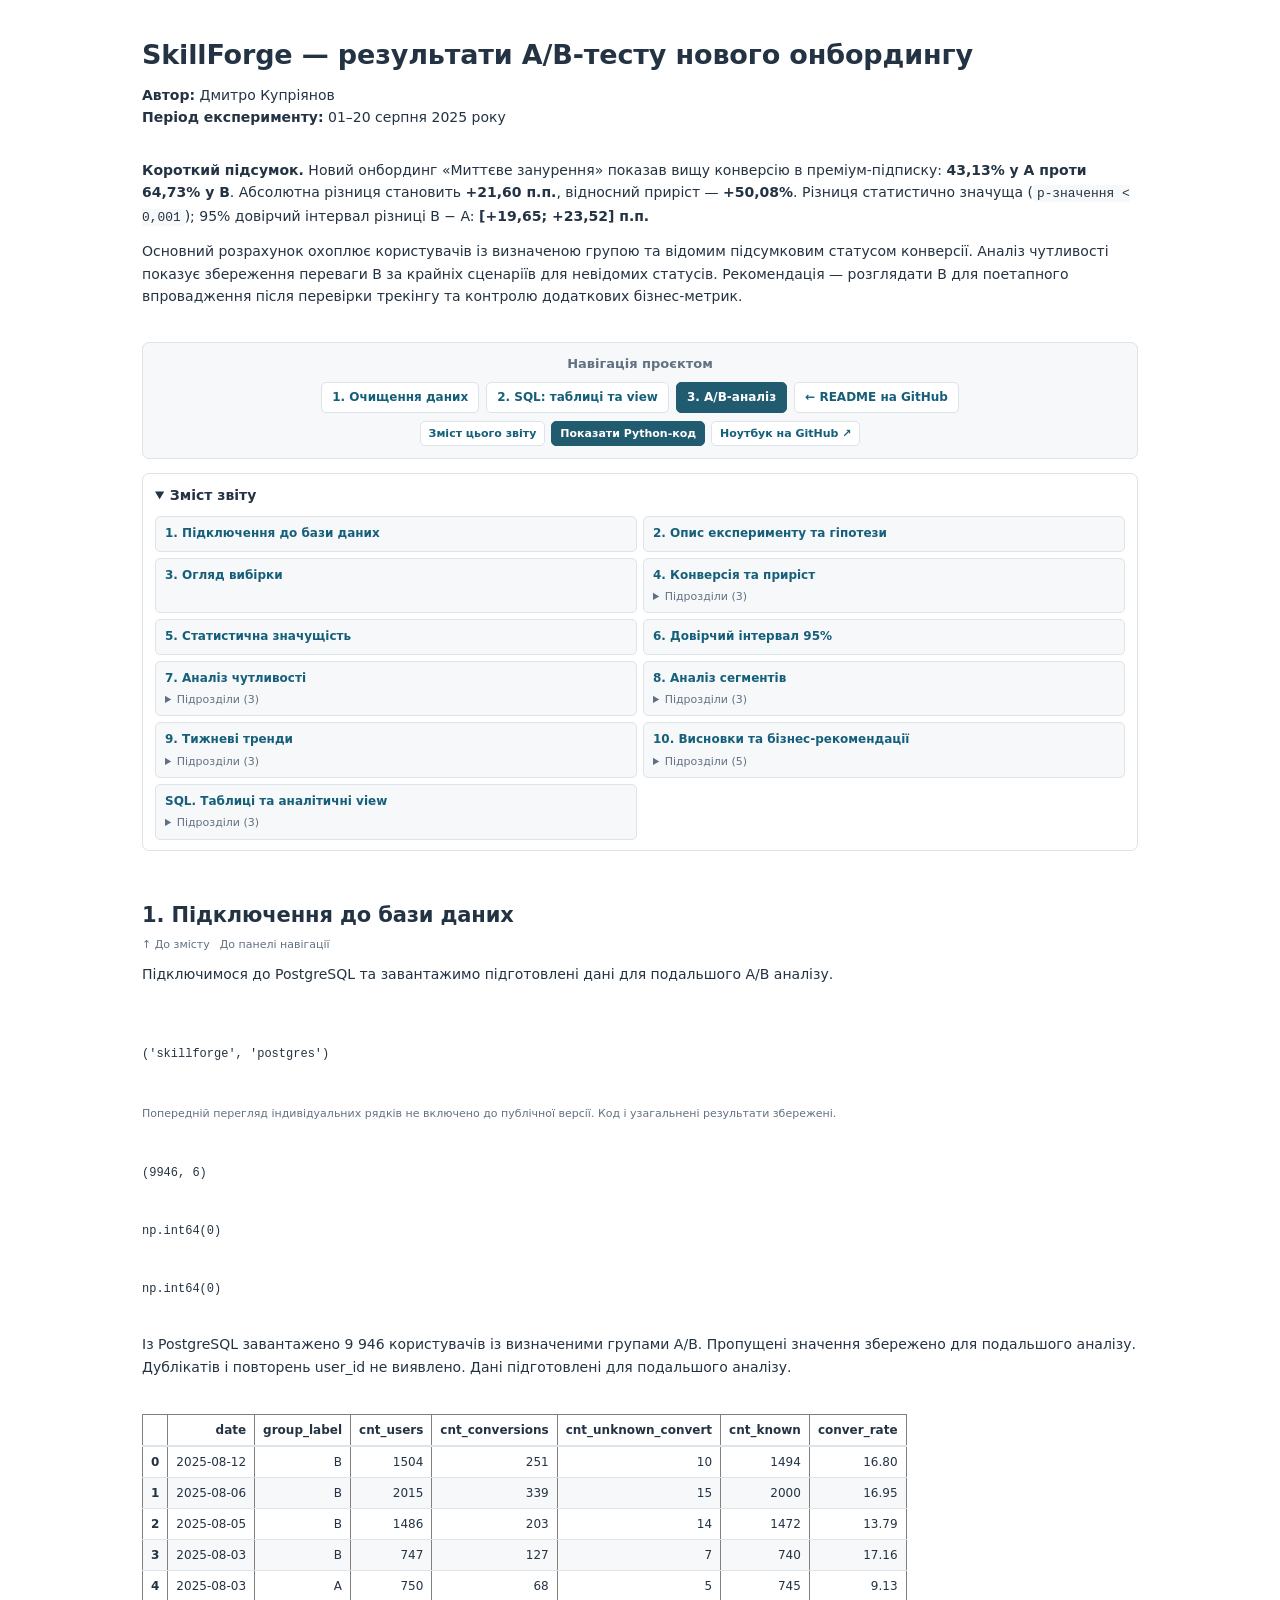
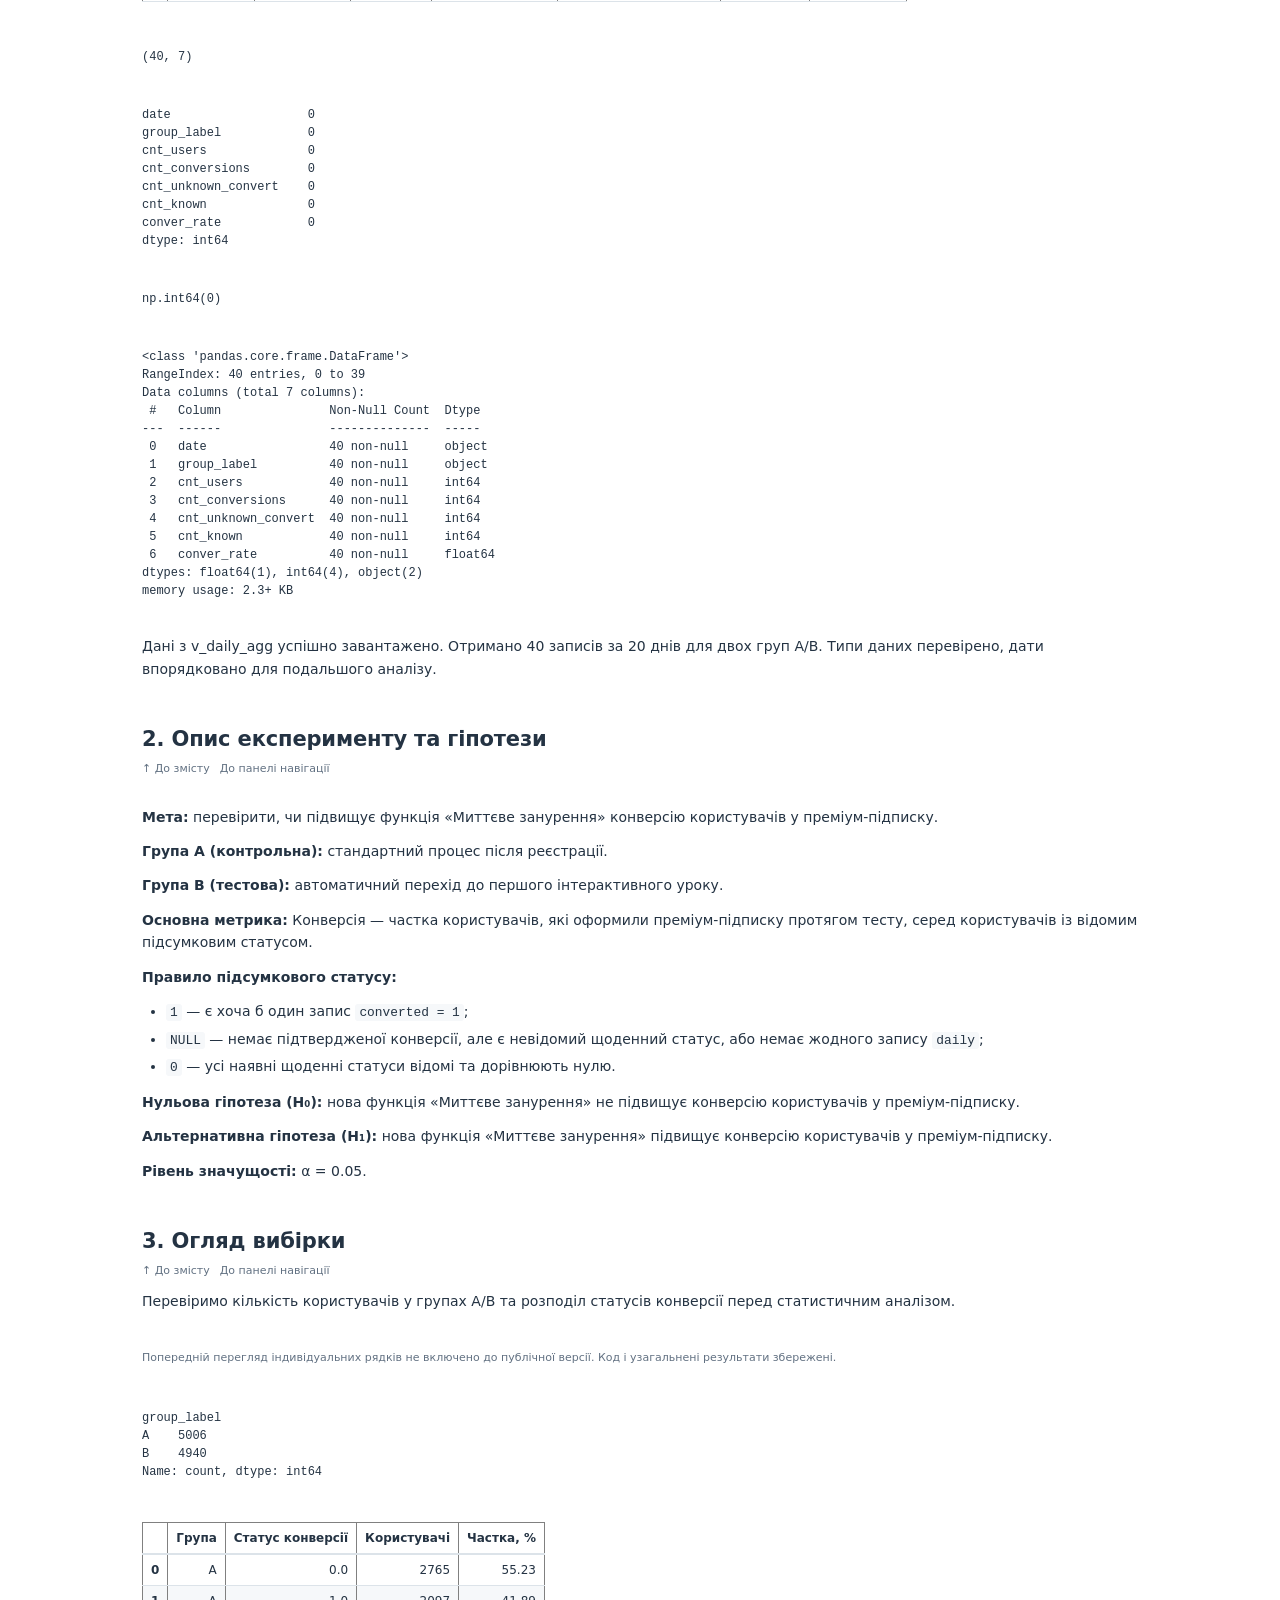
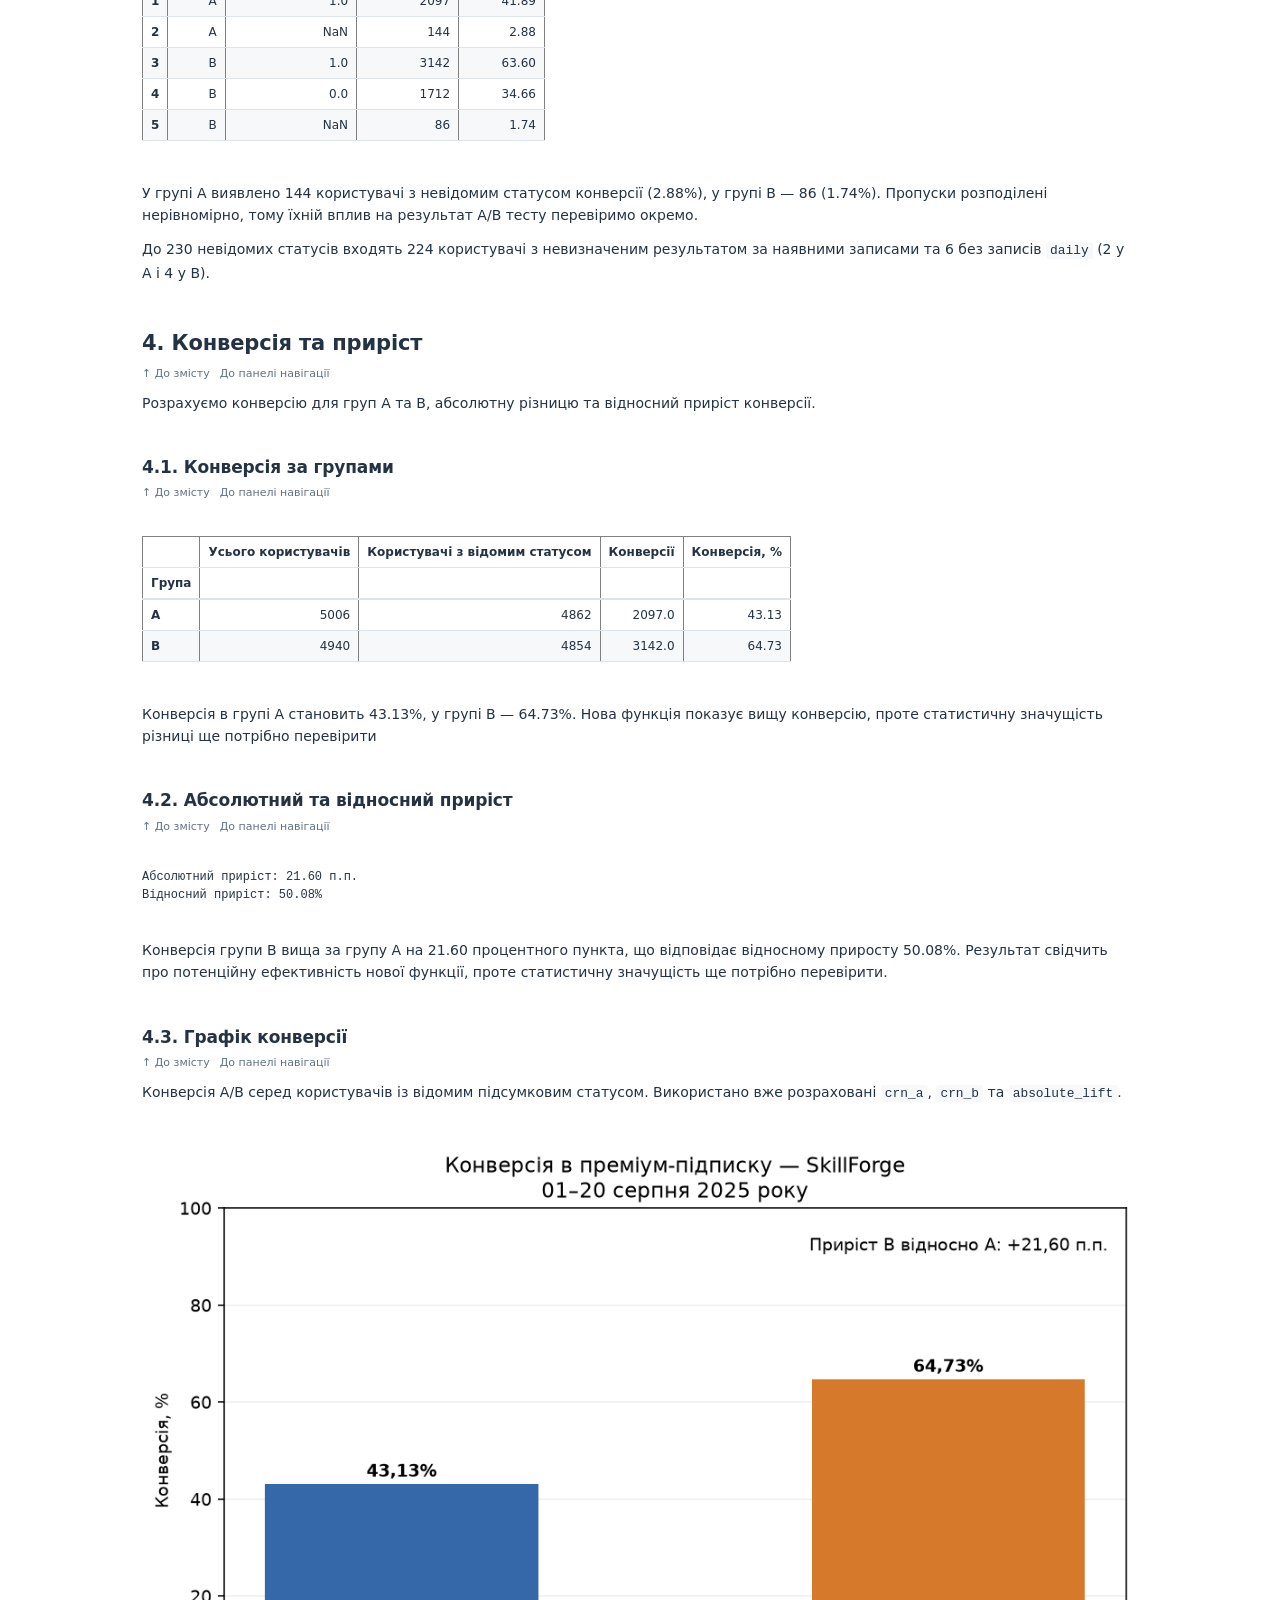
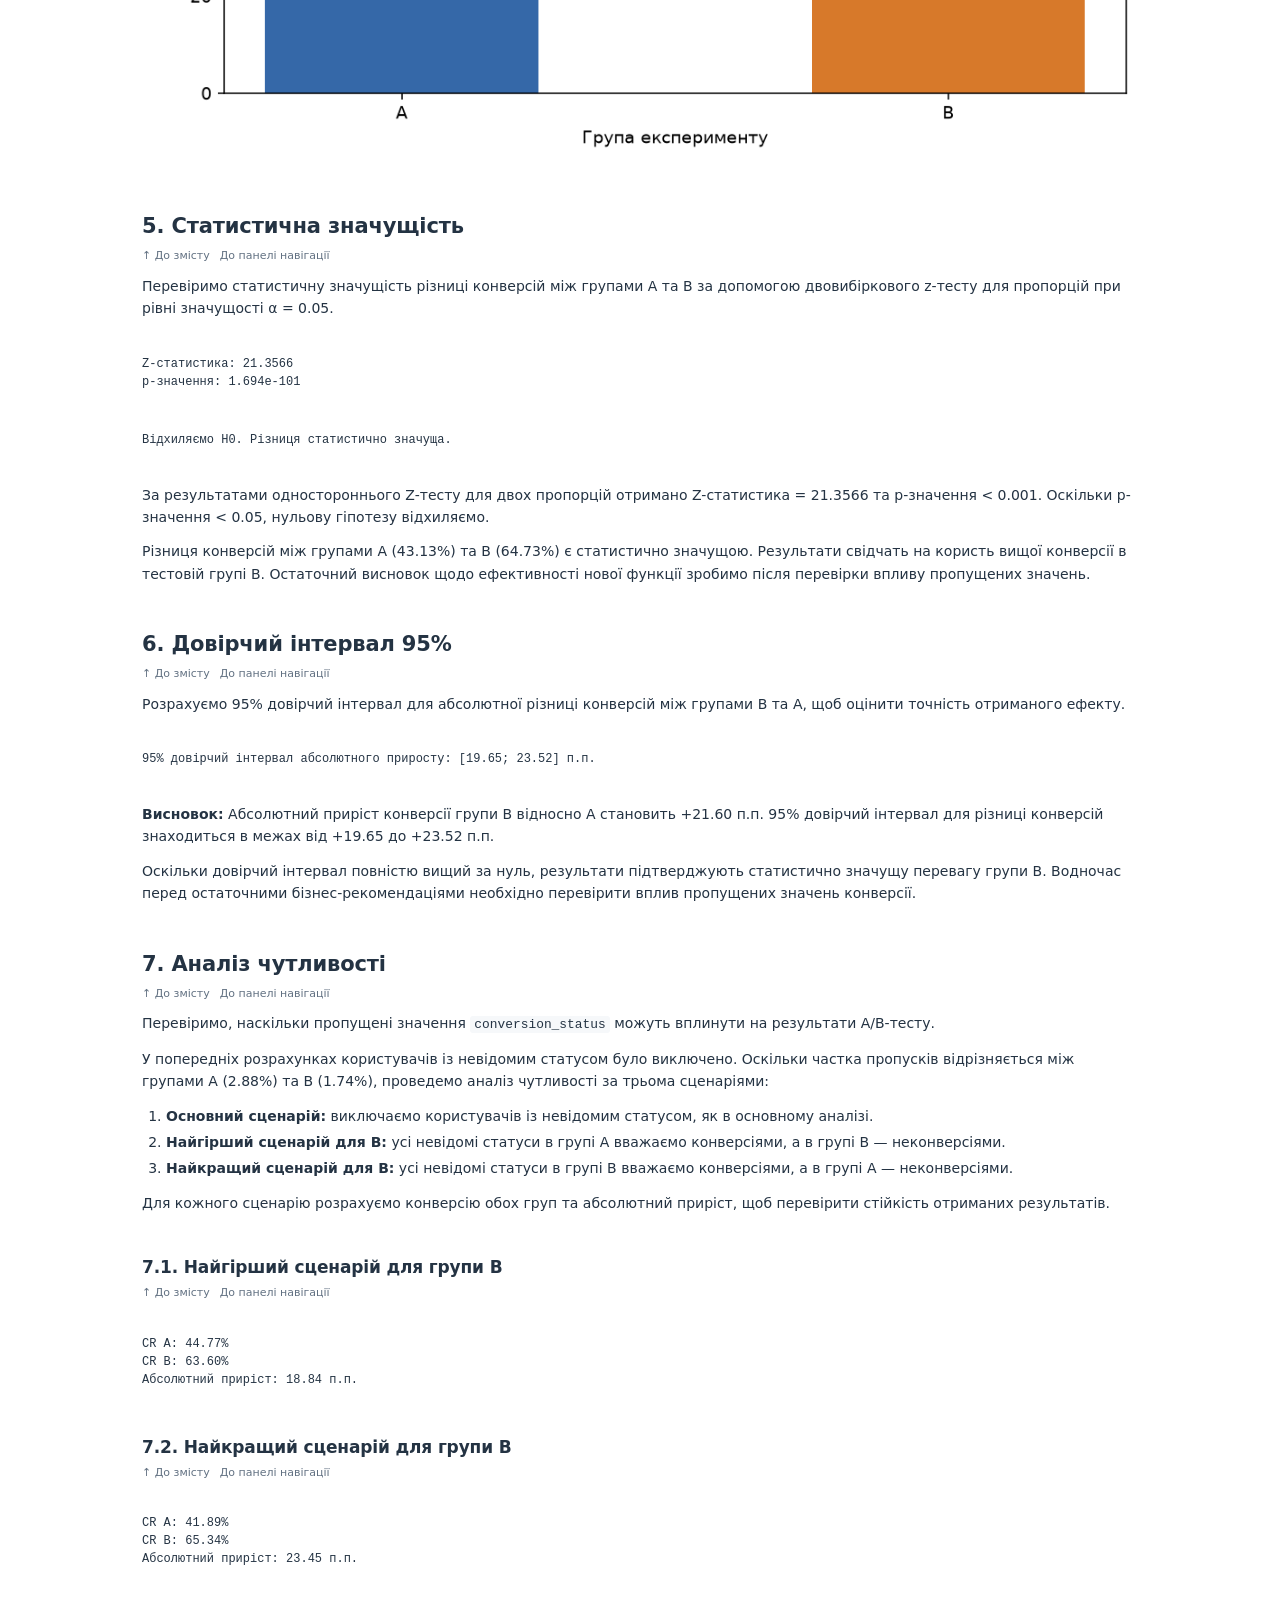
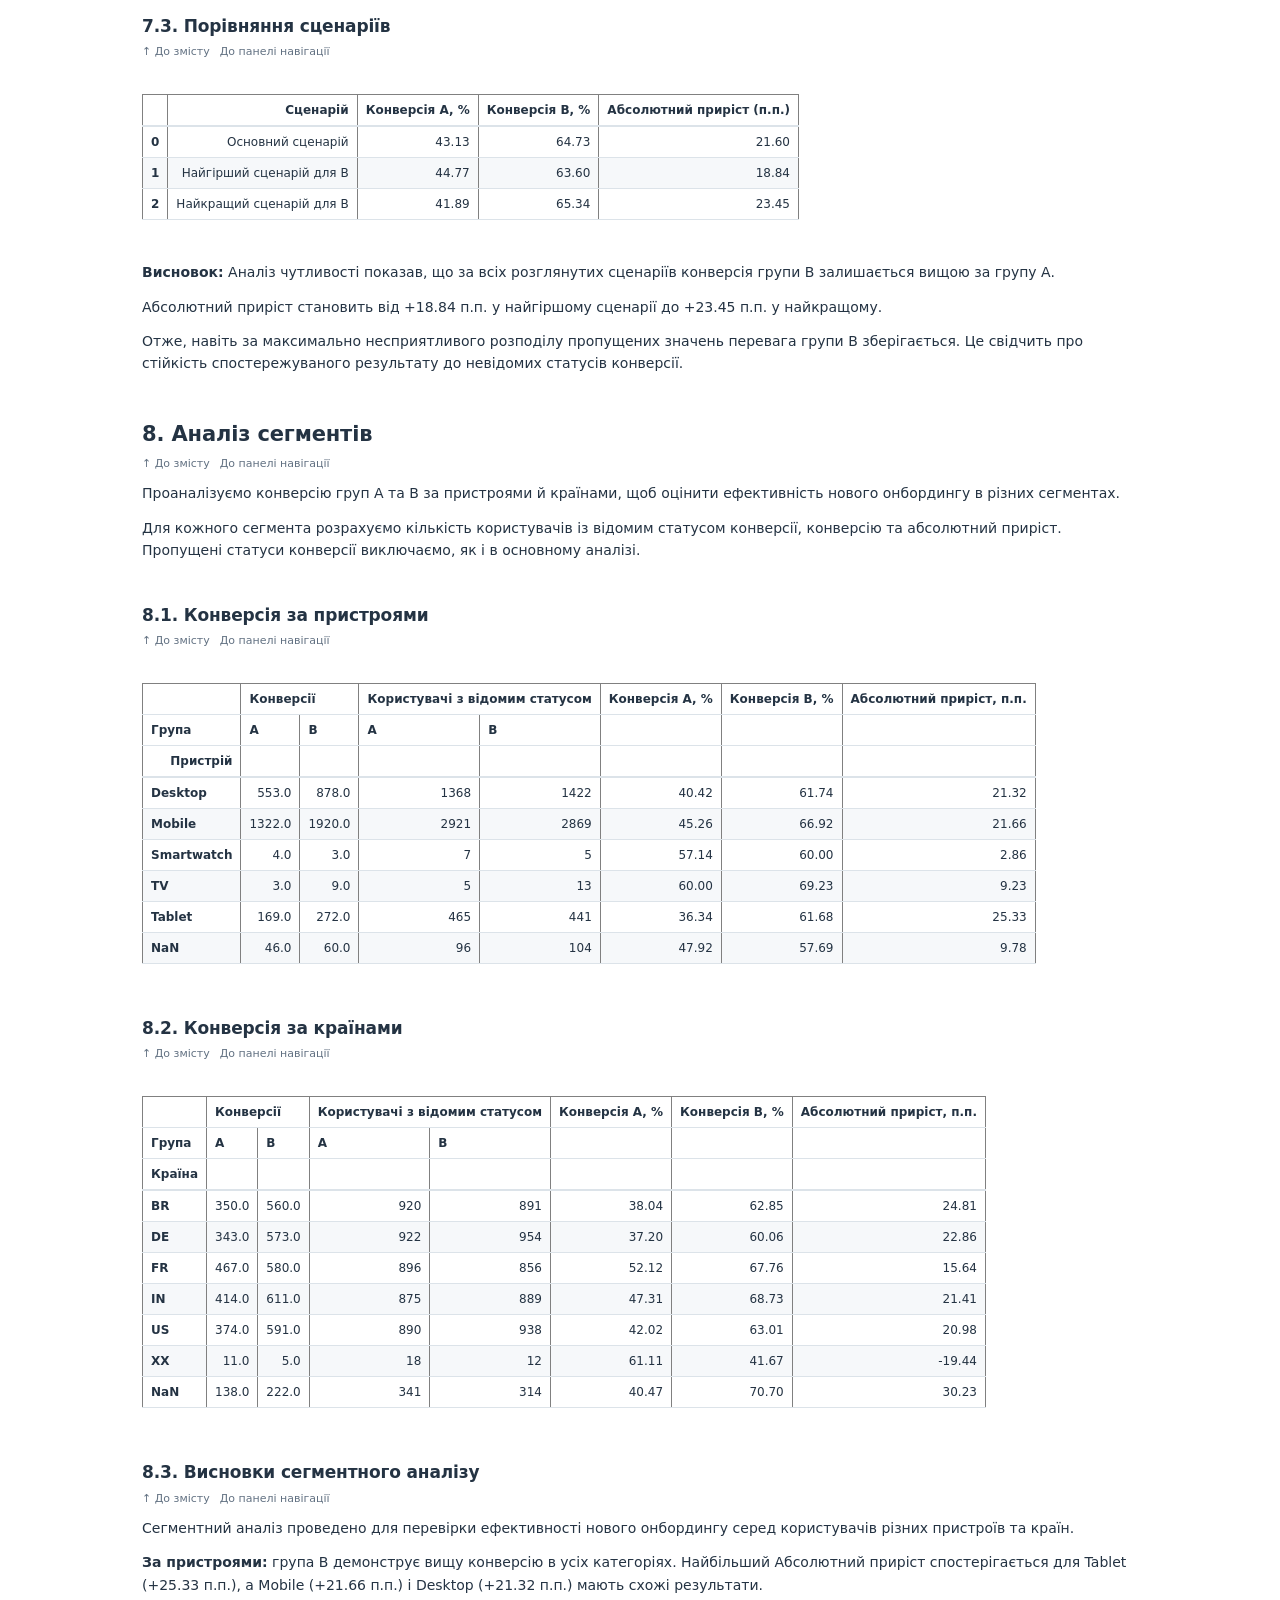
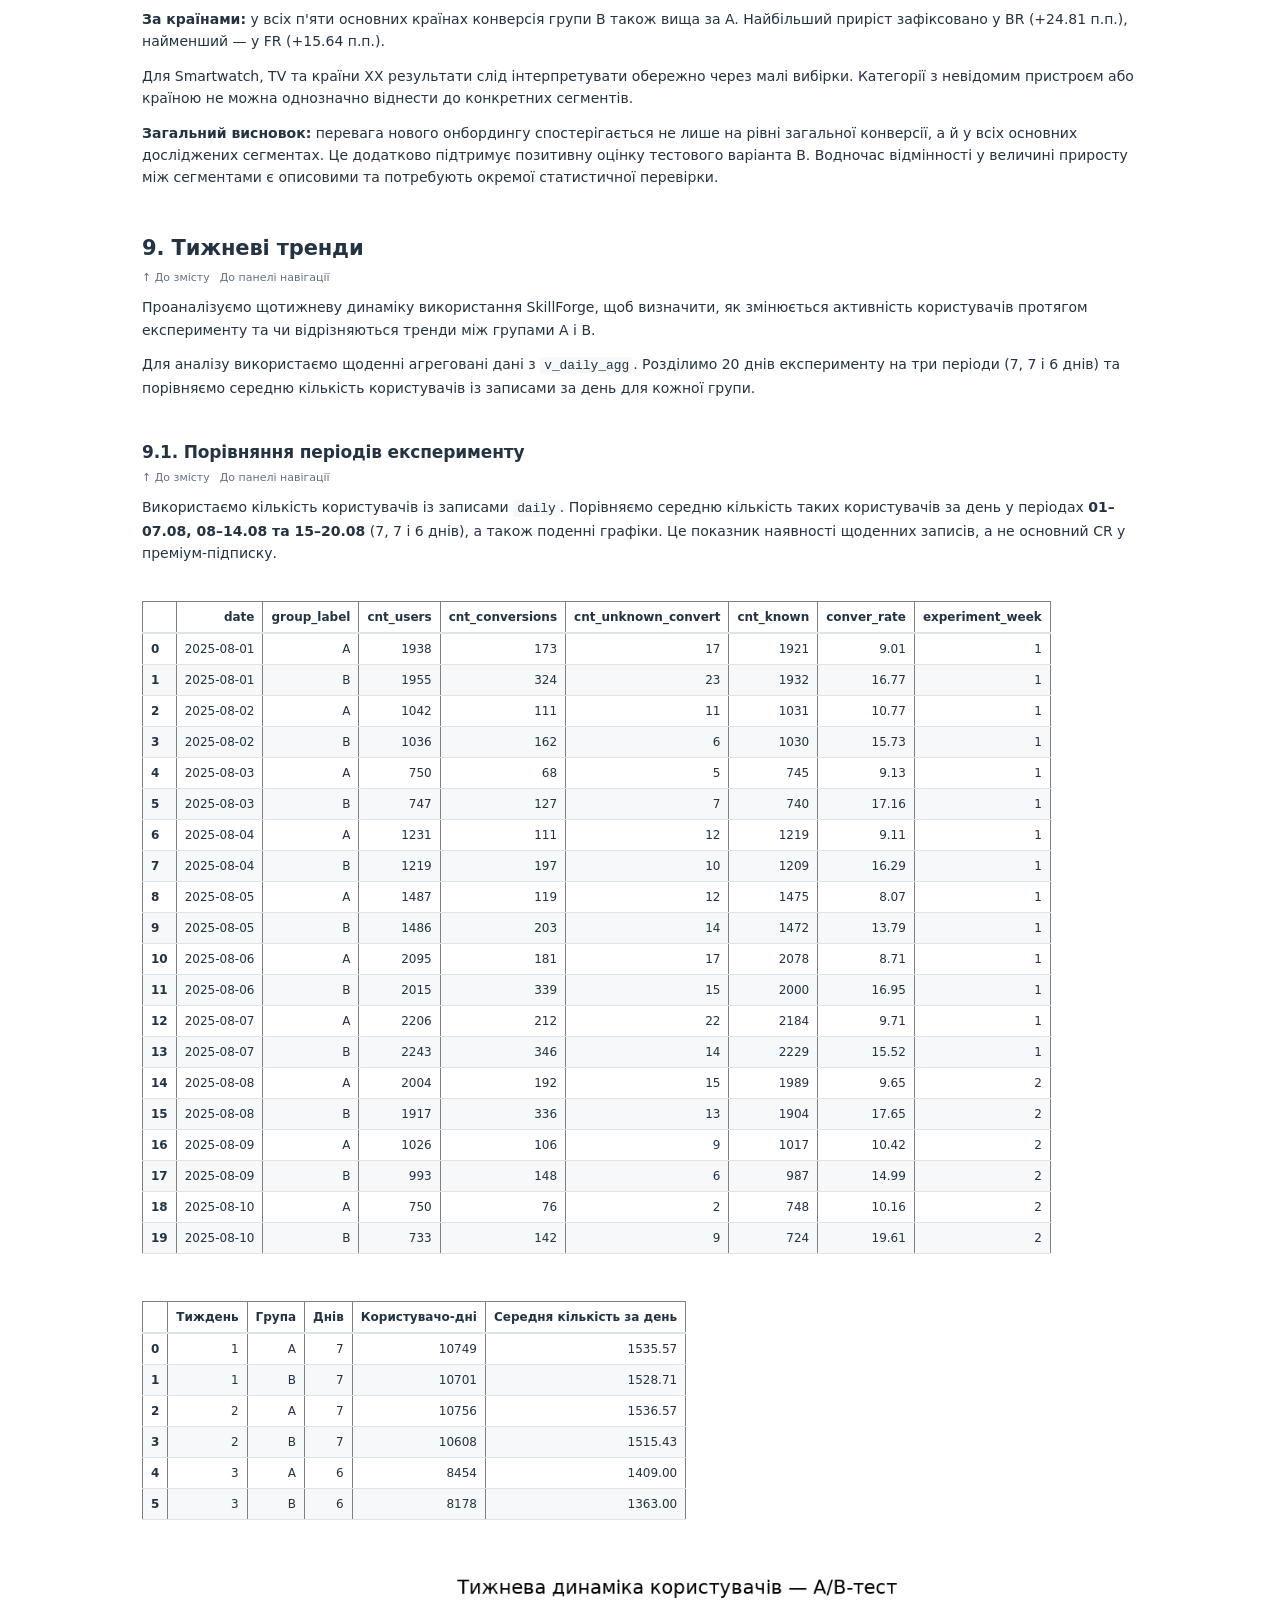
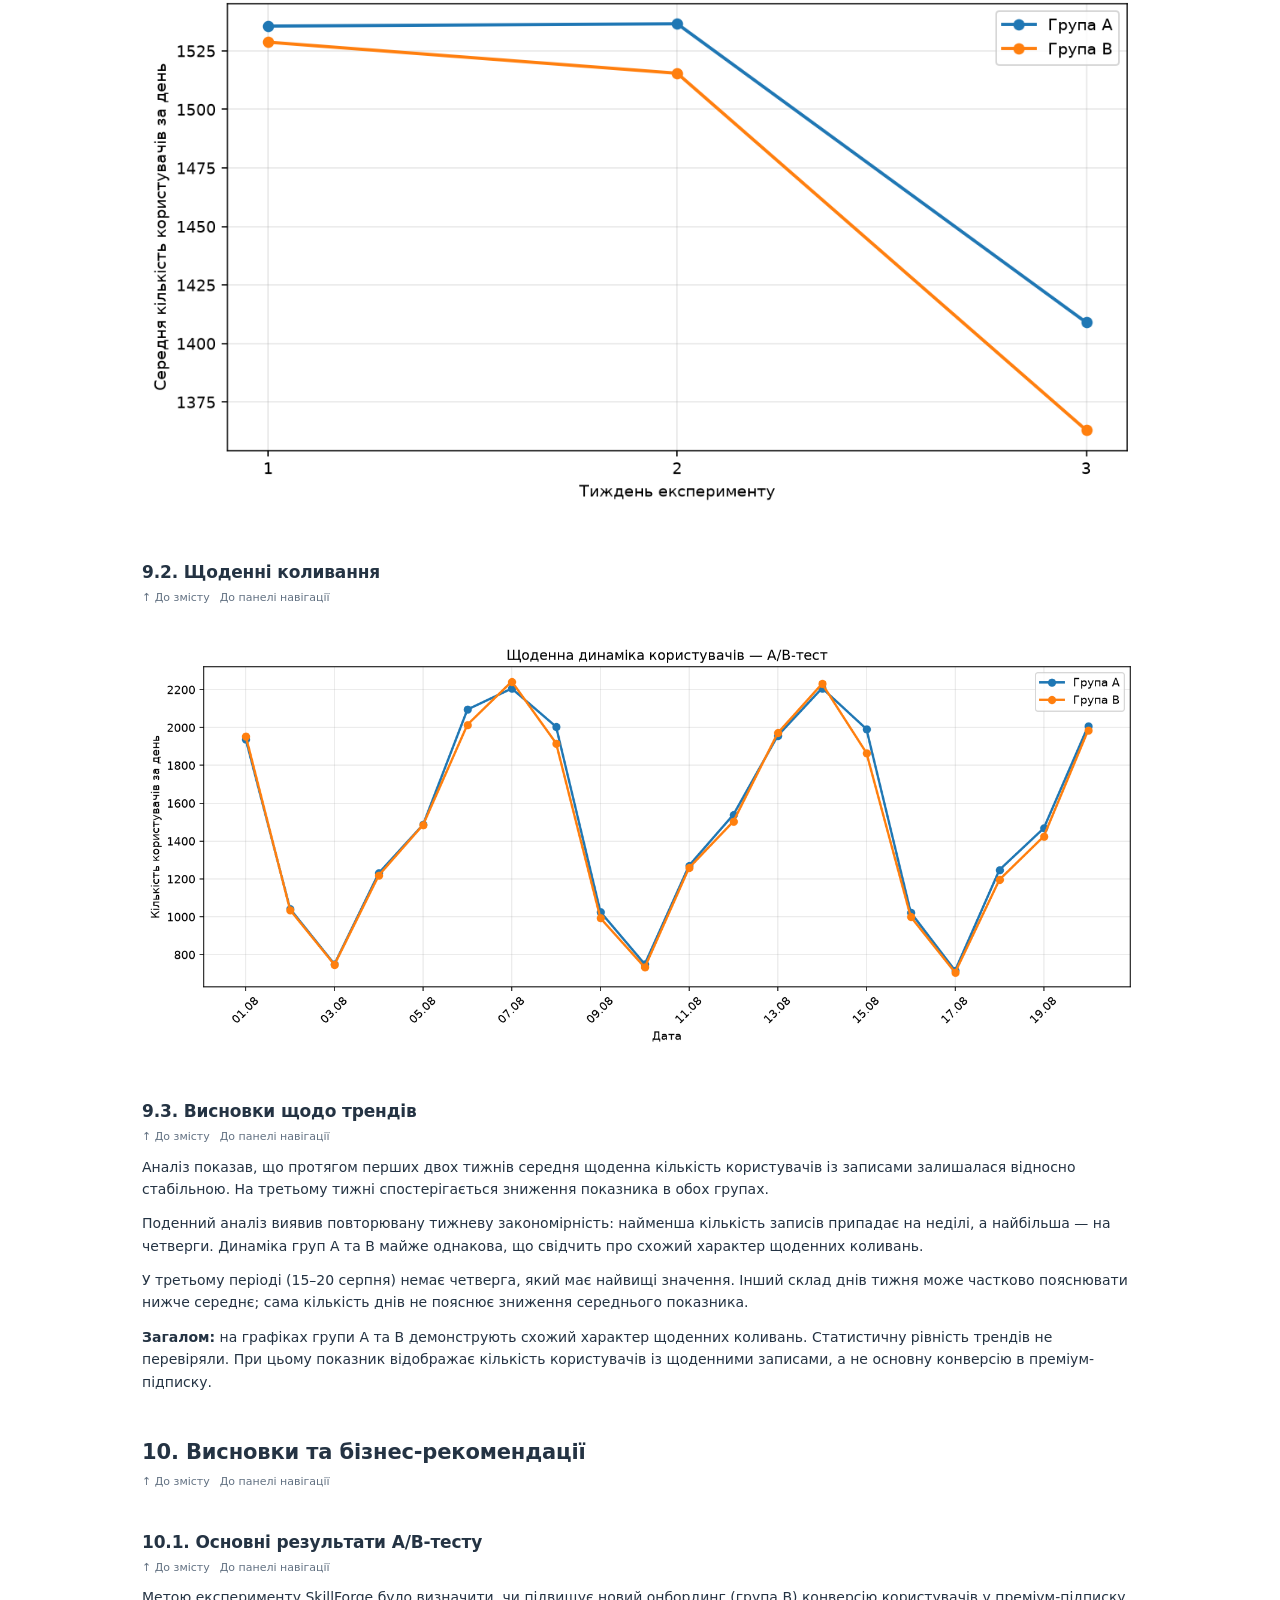
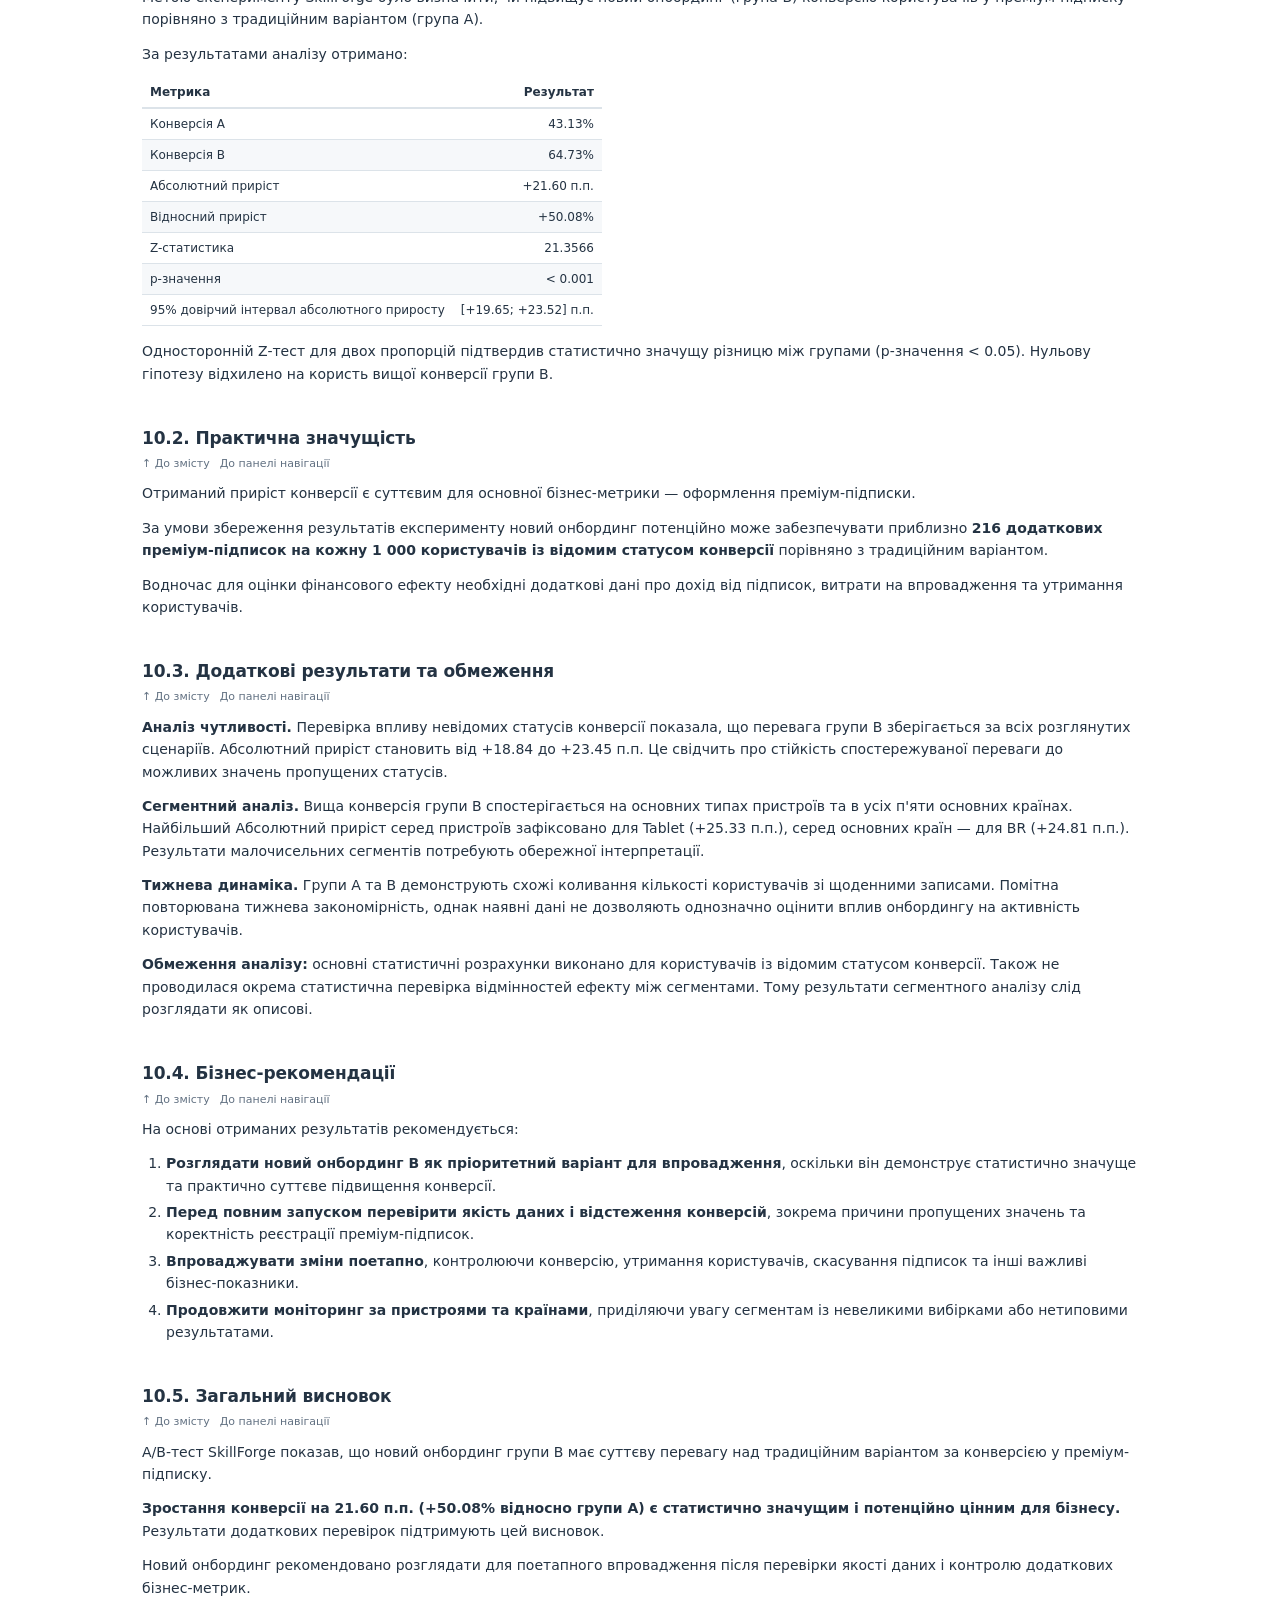
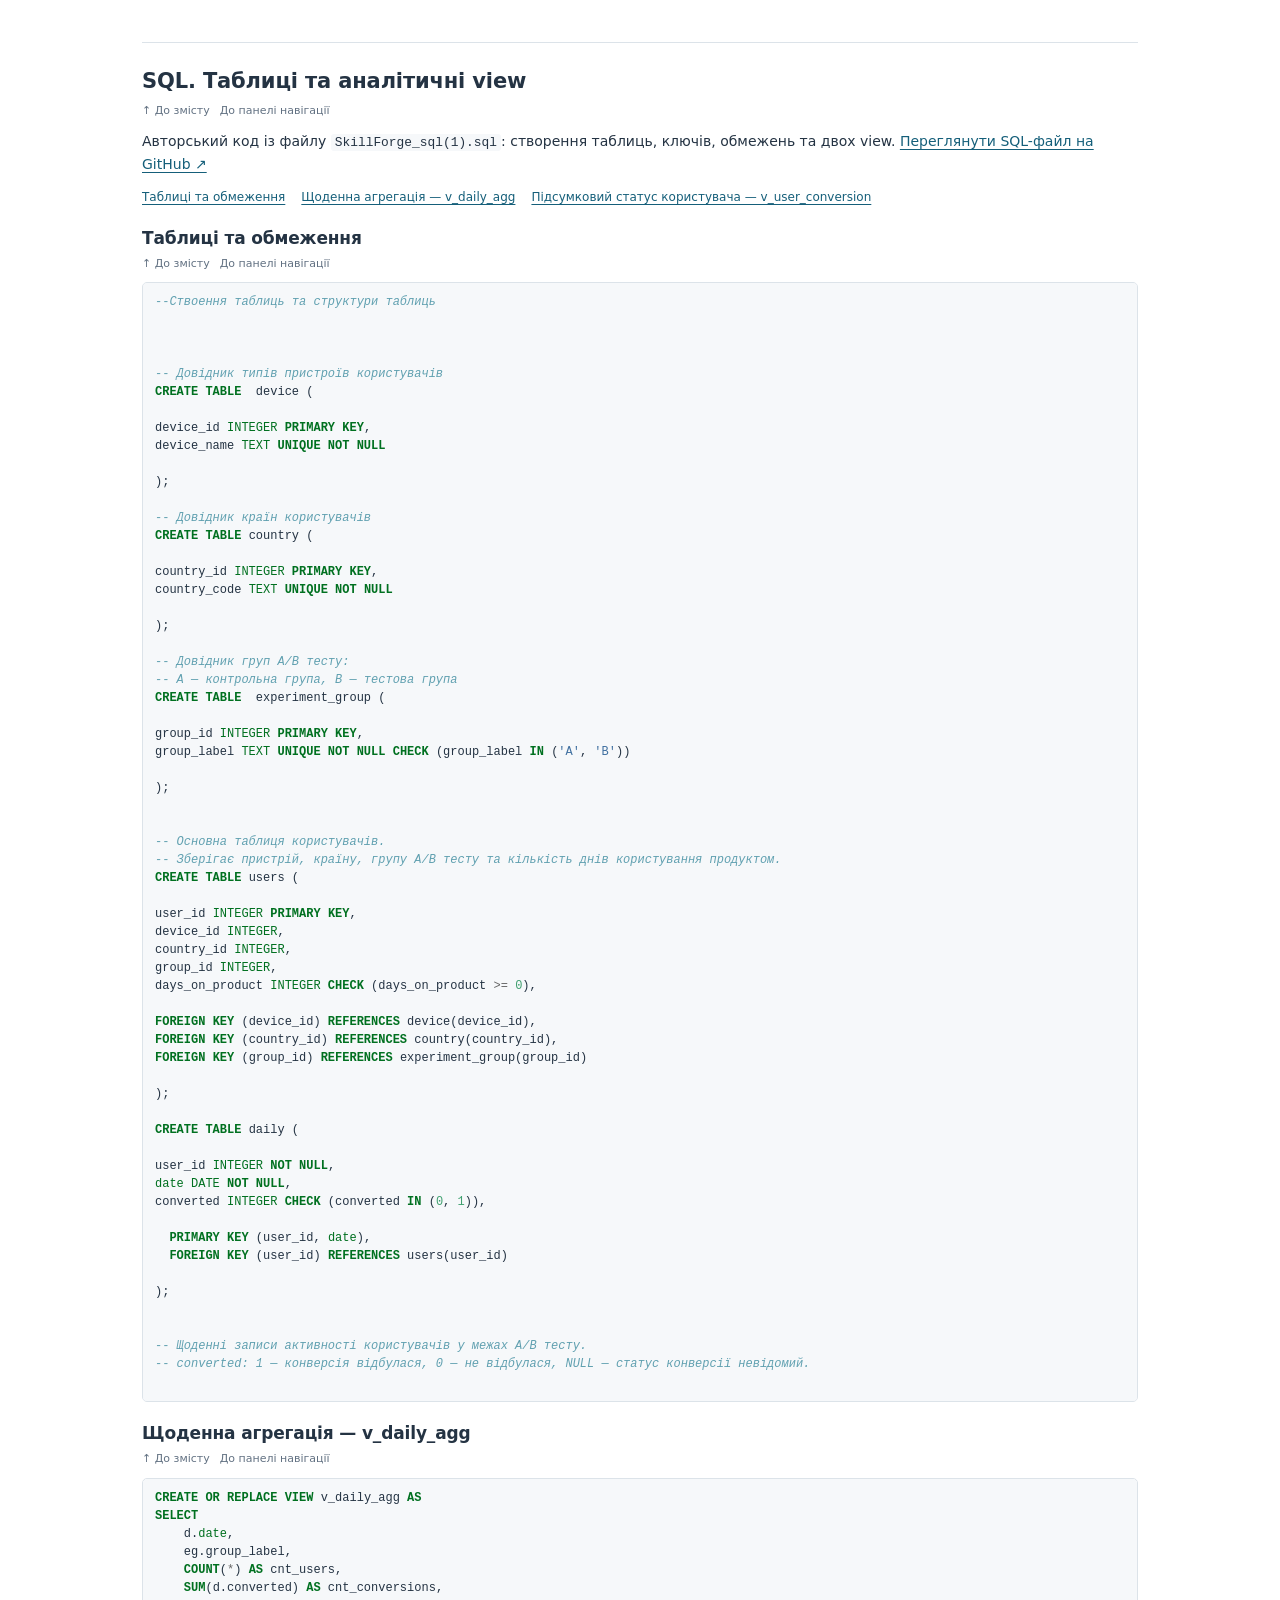
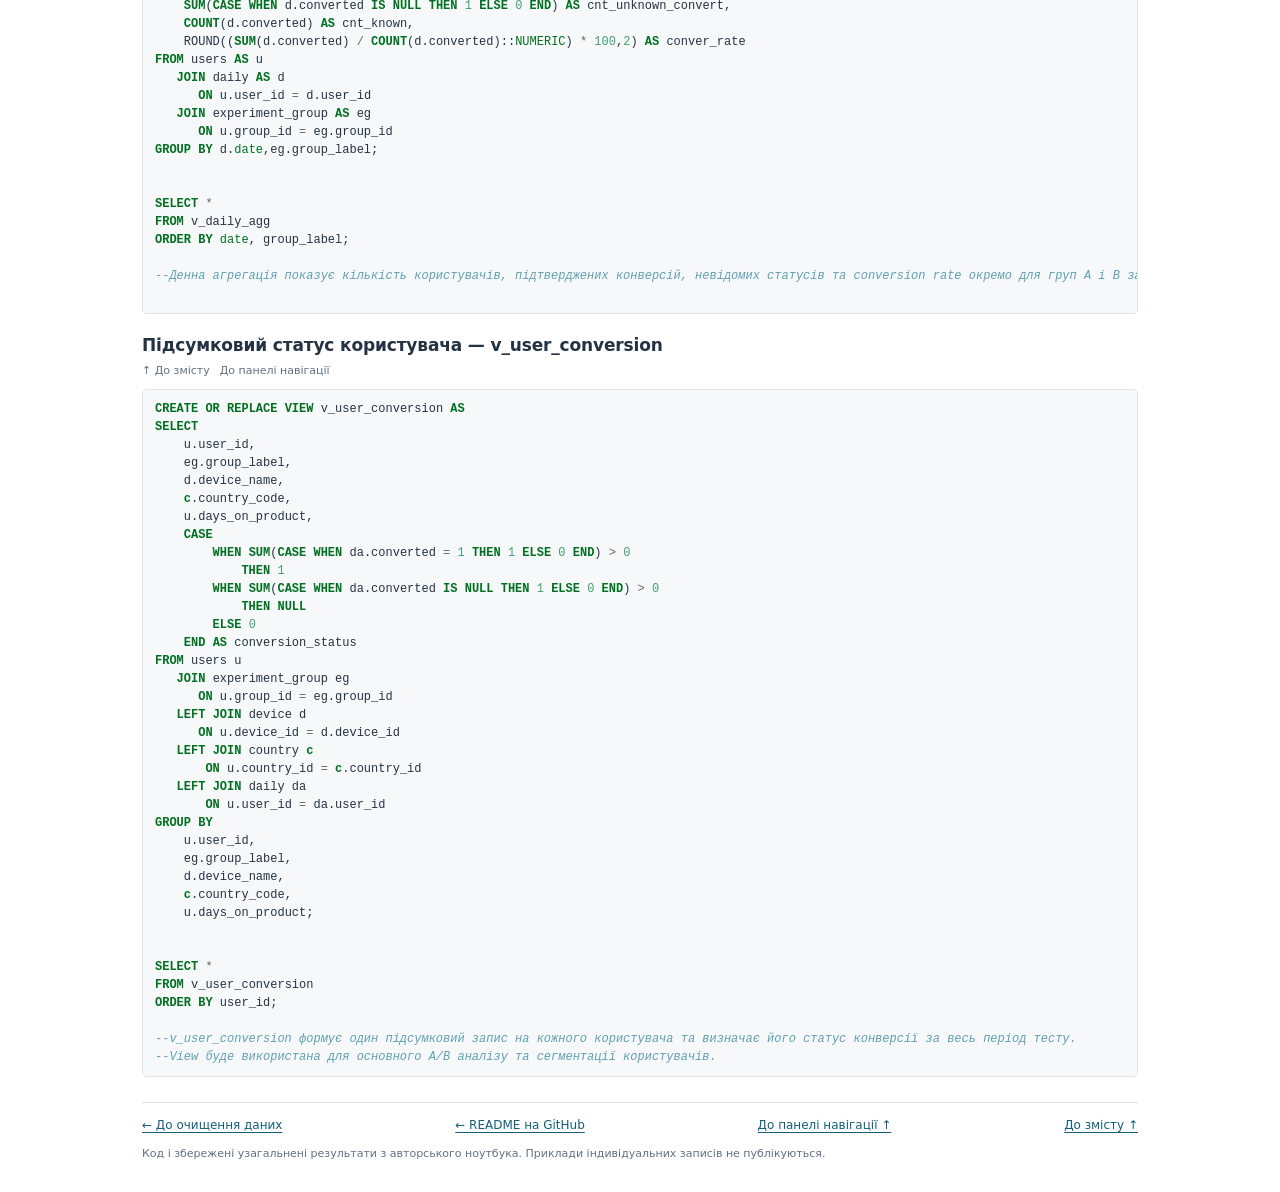
==== docs/index.html @ be25713a "Move HTML reports into docs and restore source folders" ====
<!DOCTYPE html>

<html lang="uk"><head><meta charset="utf-8"/><meta content="width=device-width,initial-scale=1" name="viewport"/><meta content="SkillForge — результати A/B-тесту нового онбордингу ¶. HTML-версія авторського ноутбука зі змістом та переходами між етапами." name="description"/><title>SkillForge — результати A/B-тесту нового онбордингу ¶ · Дмитро Купріянов</title><style>pre { line-height: 125%; }
td.linenos .normal { color: #666666; background-color: transparent; padding-left: 5px; padding-right: 5px; }
span.linenos { color: #666666; background-color: transparent; padding-left: 5px; padding-right: 5px; }
td.linenos .special { color: #000000; background-color: #ffffc0; padding-left: 5px; padding-right: 5px; }
span.linenos.special { color: #000000; background-color: #ffffc0; padding-left: 5px; padding-right: 5px; }
.highlight .hll { background-color: #ffffcc }
.highlight { background: #f0f0f0; }
.highlight .c { color: #60A0B0; font-style: italic } /* Comment */
.highlight .err { border: 1px solid #F00 } /* Error */
.highlight .k { color: #007020; font-weight: bold } /* Keyword */
.highlight .o { color: #666 } /* Operator */
.highlight .ch { color: #60A0B0; font-style: italic } /* Comment.Hashbang */
.highlight .cm { color: #60A0B0; font-style: italic } /* Comment.Multiline */
.highlight .cp { color: #007020 } /* Comment.Preproc */
.highlight .cpf { color: #60A0B0; font-style: italic } /* Comment.PreprocFile */
.highlight .c1 { color: #60A0B0; font-style: italic } /* Comment.Single */
.highlight .cs { color: #60A0B0; background-color: #FFF0F0 } /* Comment.Special */
.highlight .gd { color: #A00000 } /* Generic.Deleted */
.highlight .ge { font-style: italic } /* Generic.Emph */
.highlight .ges { font-weight: bold; font-style: italic } /* Generic.EmphStrong */
.highlight .gr { color: #F00 } /* Generic.Error */
.highlight .gh { color: #000080; font-weight: bold } /* Generic.Heading */
.highlight .gi { color: #00A000 } /* Generic.Inserted */
.highlight .go { color: #888 } /* Generic.Output */
.highlight .gp { color: #C65D09; font-weight: bold } /* Generic.Prompt */
.highlight .gs { font-weight: bold } /* Generic.Strong */
.highlight .gu { color: #800080; font-weight: bold } /* Generic.Subheading */
.highlight .gt { color: #04D } /* Generic.Traceback */
.highlight .kc { color: #007020; font-weight: bold } /* Keyword.Constant */
.highlight .kd { color: #007020; font-weight: bold } /* Keyword.Declaration */
.highlight .kn { color: #007020; font-weight: bold } /* Keyword.Namespace */
.highlight .kp { color: #007020 } /* Keyword.Pseudo */
.highlight .kr { color: #007020; font-weight: bold } /* Keyword.Reserved */
.highlight .kt { color: #902000 } /* Keyword.Type */
.highlight .m { color: #40A070 } /* Literal.Number */
.highlight .s { color: #4070A0 } /* Literal.String */
.highlight .na { color: #4070A0 } /* Name.Attribute */
.highlight .nb { color: #007020 } /* Name.Builtin */
.highlight .nc { color: #0E84B5; font-weight: bold } /* Name.Class */
.highlight .no { color: #60ADD5 } /* Name.Constant */
.highlight .nd { color: #555; font-weight: bold } /* Name.Decorator */
.highlight .ni { color: #D55537; font-weight: bold } /* Name.Entity */
.highlight .ne { color: #007020 } /* Name.Exception */
.highlight .nf { color: #06287E } /* Name.Function */
.highlight .nl { color: #002070; font-weight: bold } /* Name.Label */
.highlight .nn { color: #0E84B5; font-weight: bold } /* Name.Namespace */
.highlight .nt { color: #062873; font-weight: bold } /* Name.Tag */
.highlight .nv { color: #BB60D5 } /* Name.Variable */
.highlight .ow { color: #007020; font-weight: bold } /* Operator.Word */
.highlight .w { color: #BBB } /* Text.Whitespace */
.highlight .mb { color: #40A070 } /* Literal.Number.Bin */
.highlight .mf { color: #40A070 } /* Literal.Number.Float */
.highlight .mh { color: #40A070 } /* Literal.Number.Hex */
.highlight .mi { color: #40A070 } /* Literal.Number.Integer */
.highlight .mo { color: #40A070 } /* Literal.Number.Oct */
.highlight .sa { color: #4070A0 } /* Literal.String.Affix */
.highlight .sb { color: #4070A0 } /* Literal.String.Backtick */
.highlight .sc { color: #4070A0 } /* Literal.String.Char */
.highlight .dl { color: #4070A0 } /* Literal.String.Delimiter */
.highlight .sd { color: #4070A0; font-style: italic } /* Literal.String.Doc */
.highlight .s2 { color: #4070A0 } /* Literal.String.Double */
.highlight .se { color: #4070A0; font-weight: bold } /* Literal.String.Escape */
.highlight .sh { color: #4070A0 } /* Literal.String.Heredoc */
.highlight .si { color: #70A0D0; font-style: italic } /* Literal.String.Interpol */
.highlight .sx { color: #C65D09 } /* Literal.String.Other */
.highlight .sr { color: #235388 } /* Literal.String.Regex */
.highlight .s1 { color: #4070A0 } /* Literal.String.Single */
.highlight .ss { color: #517918 } /* Literal.String.Symbol */
.highlight .bp { color: #007020 } /* Name.Builtin.Pseudo */
.highlight .fm { color: #06287E } /* Name.Function.Magic */
.highlight .vc { color: #BB60D5 } /* Name.Variable.Class */
.highlight .vg { color: #BB60D5 } /* Name.Variable.Global */
.highlight .vi { color: #BB60D5 } /* Name.Variable.Instance */
.highlight .vm { color: #BB60D5 } /* Name.Variable.Magic */
.highlight .il { color: #40A070 } /* Literal.Number.Integer.Long */

:root{color-scheme:light;--bg:#fff;--text:#243343;--muted:#627182;--line:#dce3e9;--panel:#f6f8fa;--link:#155f7a;--code:#f6f8fa;--toolbar-h:72px}
*{box-sizing:border-box}html{scroll-padding-top:0}body{margin:0;background:var(--bg);color:var(--text);font:14px/1.6 system-ui,-apple-system,BlinkMacSystemFont,"Segoe UI",sans-serif}
a{color:var(--link);text-underline-offset:3px}a:hover{text-decoration:underline}a:focus-visible,button:focus-visible,summary:focus-visible{outline:3px solid #c2822d;outline-offset:3px}
[id]{scroll-margin-top:calc(var(--toolbar-h) + 14px)}
.toolbar{position:sticky;top:0;z-index:100;background:var(--bg);border-bottom:1px solid var(--line)}
.toolbar-inner{max-width:1040px;margin:auto;padding:9px 22px;display:flex;align-items:center;justify-content:space-between;gap:8px 20px;flex-wrap:wrap;font-size:12px;line-height:1.4}
.report-switch,.report-tools{display:flex;gap:5px 12px;align-items:center;flex-wrap:wrap}.toolbar a{text-decoration:none;white-space:nowrap}.report-switch a{padding:5px 8px;border-radius:5px;font-weight:600}.report-switch a[aria-current=page]{background:var(--link);color:#fff}.report-tools button{background:var(--link);color:#fff;border:0;border-radius:5px;padding:6px 10px;font:600 12px/1.4 inherit;cursor:pointer}
main{max-width:1040px;margin:18px auto 40px;padding:0 22px;min-width:0}.cell{margin:0;padding:5px 0;min-width:0}.text_cell_render{padding:0;overflow-wrap:anywhere}
h1,h2,h3,h4{line-height:1.3;letter-spacing:-.15px;color:var(--text)}h1{font-size:27px;margin:8px 0 12px;font-weight:700}h2{font-size:21px;margin:24px 0 9px;font-weight:650}h3{font-size:17px;margin:20px 0 8px;font-weight:650}h4{font-size:15px;margin:16px 0 7px}p{margin:8px 0 12px}ul,ol{margin:8px 0 12px;padding-left:24px}li+li{margin-top:4px}blockquote{border-left:3px solid var(--line);margin:14px 0;padding:2px 14px;color:var(--muted)}
.anchor-link{display:none}.back-to-contents{font-size:11px;line-height:1.3;margin:2px 0 11px}.back-to-contents a{color:var(--muted);text-decoration:none}
.report-toc{margin:17px 0 22px;border:1px solid var(--line);border-radius:7px;padding:10px 12px;background:var(--bg)}.report-toc>details>summary{font-size:14px;font-weight:650;cursor:pointer}.toc-grid{display:grid;grid-template-columns:repeat(2,minmax(0,1fr));gap:6px;margin-top:10px}.toc-group{border:1px solid var(--line);border-radius:5px;padding:7px 9px;background:var(--panel);min-width:0}.toc-main{font-size:12px;font-weight:600;display:block;text-decoration:none}.toc-group details{font-size:11px;margin-top:3px}.toc-group summary{color:var(--muted);cursor:pointer}.toc-group ul{margin:5px 0 1px;padding-left:17px}.toc-group li{line-height:1.45;margin:4px 0}.toc-group a{overflow-wrap:anywhere}
.prompt{display:none}.input_area{border:1px solid var(--line);border-radius:5px;background:var(--code);overflow-x:auto;margin:2px 0 5px}.highlight{padding:9px 11px;background:var(--code)!important}.highlight pre{margin:0;white-space:pre;font:12px/1.5 ui-monospace,SFMono-Regular,Consolas,monospace;tab-size:4}.output_area{min-width:0;max-width:100%;overflow-x:auto;margin:5px 0 9px}.output_text pre{font:12px/1.5 ui-monospace,SFMono-Regular,Consolas,monospace;white-space:pre;margin:3px 0;padding:5px 0}.output_png img,.output_jpeg img{max-width:100%;height:auto;display:block;margin:10px 0}.output_html{overflow-x:auto;max-width:100%}table{border-collapse:collapse;margin:9px 0 14px;font-size:12px;line-height:1.5;max-width:100%;font-variant-numeric:tabular-nums}thead{border-bottom:2px solid var(--line)}th,td{padding:6px 8px;white-space:nowrap;border-bottom:1px solid var(--line);text-align:right}th:first-child,td:first-child{text-align:left}tbody tr:nth-child(even){background:var(--panel)}code{font-size:.92em}p code,li code{background:var(--panel);padding:1px 4px;border-radius:3px}.code-hidden .code_cell>.input,.code-hidden .code_cell.no-output{display:none}
.report-footer{border-top:1px solid var(--line);margin-top:25px;padding-top:13px;font-size:12px;color:var(--muted);display:flex;justify-content:space-between;gap:12px;flex-wrap:wrap}.scope-note{font-size:11px;color:var(--muted);margin:10px 0}.skip-link{position:absolute;left:8px;top:-80px}.skip-link:focus{top:8px;background:var(--bg);padding:8px;z-index:200}
@media(max-width:650px){.toolbar-inner{padding:8px 14px;gap:6px 12px}.report-switch,.report-tools{gap:5px 9px}main{padding:0 14px;margin-top:14px}h1{font-size:23px}h2{font-size:19px}h3{font-size:16px}.toc-grid{grid-template-columns:1fr}.report-toc{padding:9px 10px}.toc-group{padding:6px 8px}.toc-main{font-size:12px}.highlight pre,.output_text pre{font-size:11px}th,td{padding:5px 7px}.text_cell_render{overflow-x:auto}}
@media(prefers-color-scheme:dark){:root{color-scheme:dark;--bg:#15191e;--text:#e0e6ec;--muted:#a6b2bf;--line:#39434e;--panel:#20262d;--link:#79bed8;--code:#1d232a}.report-switch a[aria-current=page],.report-tools button{background:#205b70;color:#fff}.highlight,.highlight *{color:var(--text)!important}.highlight .c,.highlight .c1{color:#a6b2bf!important}.highlight .k,.highlight .kn{color:#94c9eb!important}.highlight .s,.highlight .s1,.highlight .s2{color:#b4d8ad!important}}
@media print{.toolbar,.back-to-contents,.report-footer,.report-toc{display:none}main{max-width:none;padding:0}body{font-size:11px}.code_cell{break-inside:avoid}}
</style><style>
[id]{scroll-margin-top:18px}
main{margin-top:24px}
.project-navigation{margin:17px auto 14px;padding:12px 14px;border:1px solid var(--line);border-radius:7px;background:var(--panel);text-align:center;position:static}
.project-navigation h2{font-size:13px;line-height:1.4;margin:0 0 9px;letter-spacing:0;font-weight:600;color:var(--muted)}
.project-links,.panel-tools{display:flex;justify-content:center;align-items:center;flex-wrap:wrap;gap:7px}
.project-links a,.panel-tools a,.panel-tools button{display:inline-block;border:1px solid var(--line);border-radius:5px;padding:6px 10px;text-decoration:none;background:var(--bg);color:var(--link);font:600 12px/1.4 system-ui,-apple-system,BlinkMacSystemFont,"Segoe UI",sans-serif;cursor:pointer}
.project-links a[aria-current=page],.panel-tools button{background:#205b70;border-color:#205b70;color:#fff}
.panel-tools{margin-top:8px;gap:6px}.panel-tools a,.panel-tools button{padding:4px 8px;font-size:11px}.project-links a:hover,.panel-tools a:hover{text-decoration:underline}
.report-toc{margin-top:12px}.back-to-contents{display:flex;gap:10px;flex-wrap:wrap}
.sql-section{border-top:1px solid var(--line);margin-top:26px;padding-top:6px}.sql-section h2{margin-top:19px}
.sql-shortcuts{display:flex;gap:8px 16px;flex-wrap:wrap;font-size:12px;margin:12px 0 17px}
.sql-code{max-width:100%;overflow-x:auto;border:1px solid var(--line);border-radius:5px;background:var(--code);margin:9px 0 20px}.sql-code .highlight{padding:10px 12px}.sql-code pre{margin:0;white-space:pre;font:12px/1.5 ui-monospace,SFMono-Regular,Consolas,monospace}
.report-footer a{font-size:12px}
@media(max-width:650px){main{margin-top:16px}.project-navigation{padding:10px 8px}.project-links{gap:6px}.project-links a{padding:6px 8px;font-size:11px}.panel-tools a,.panel-tools button{font-size:10px}.sql-code pre{font-size:11px}}
@media print{.project-navigation,.sql-shortcuts{display:none}}
</style></head><body data-report="ab"><a class="skip-link" href="#notebook">Перейти до аналізу</a><main id="notebook"><div class="cell border-box-sizing text_cell rendered" id="cell-id=2ec47da9"><div class="inner_cell">
<div class="text_cell_render border-box-sizing rendered_html">
<h1 id="SkillForge-%E2%80%94-%D1%80%D0%B5%D0%B7%D1%83%D0%BB%D1%8C%D1%82%D0%B0%D1%82%D0%B8-A/B-%D1%82%D0%B5%D1%81%D1%82%D1%83-%D0%BD%D0%BE%D0%B2%D0%BE%D0%B3%D0%BE-%D0%BE%D0%BD%D0%B1%D0%BE%D1%80%D0%B4%D0%B8%D0%BD%D0%B3%D1%83">SkillForge — результати A/B-тесту нового онбордингу<a class="anchor-link" href="#SkillForge-%E2%80%94-%D1%80%D0%B5%D0%B7%D1%83%D0%BB%D1%8C%D1%82%D0%B0%D1%82%D0%B8-A/B-%D1%82%D0%B5%D1%81%D1%82%D1%83-%D0%BD%D0%BE%D0%B2%D0%BE%D0%B3%D0%BE-%D0%BE%D0%BD%D0%B1%D0%BE%D1%80%D0%B4%D0%B8%D0%BD%D0%B3%D1%83">¶</a></h1><p><strong>Автор:</strong> Дмитро Купріянов<br/>
<strong>Період експерименту:</strong> 01–20 серпня 2025 року</p>
</div>
</div>
</div>
<div class="cell border-box-sizing text_cell rendered" id="cell-id=d3343f44"><div class="inner_cell">
<div class="text_cell_render border-box-sizing rendered_html">
<p><strong>Короткий підсумок.</strong> Новий онбординг «Миттєве занурення» показав вищу конверсію в преміум-підписку: <strong>43,13% у A проти 64,73% у B</strong>. Абсолютна різниця становить <strong>+21,60 п.п.</strong>, відносний приріст — <strong>+50,08%</strong>. Різниця статистично значуща (<code>p-значення &lt; 0,001</code>); 95% довірчий інтервал різниці B − A: <strong>[+19,65; +23,52] п.п.</strong></p>
<p>Основний розрахунок охоплює користувачів із визначеною групою та відомим підсумковим статусом конверсії. Аналіз чутливості показує збереження переваги B за крайніх сценаріїв для невідомих статусів. Рекомендація — розглядати B для поетапного впровадження після перевірки трекінгу та контролю додаткових бізнес-метрик.</p>
</div>
</div>
</div>
<nav aria-labelledby="project-navigation-title" class="project-navigation" id="project-navigation"><h2 id="project-navigation-title">Навігація проєктом</h2><div class="project-links"><a data-stage="eda" href="eda.html">1. Очищення даних</a><a data-stage="sql" href="index.html#sql">2. SQL: таблиці та view</a><a aria-current="page" data-stage="ab" href="index.html">3. A/B-аналіз</a><a class="readme-link" href="https://github.com/djon-sql/skillforge-ab-test-analysis">← README на GitHub</a></div><div class="panel-tools"><a href="#report-contents">Зміст цього звіту</a><button aria-pressed="false" hidden="" id="code-toggle" type="button">Показати Python-код</button><a href="https://github.com/djon-sql/skillforge-ab-test-analysis/blob/main/notebooks/SkillForge_Kupriyanov_ab_test_analysis.ipynb">Ноутбук на GitHub ↗</a></div></nav><nav aria-label="Зміст звіту" class="report-toc" id="report-contents"><details open=""><summary>Зміст звіту</summary><div class="toc-grid"><div class="toc-group"><a class="toc-main" href="#database">1. Підключення до бази даних</a></div><div class="toc-group"><a class="toc-main" href="#experiment">2. Опис експерименту та гіпотези</a></div><div class="toc-group"><a class="toc-main" href="#sample">3. Огляд вибірки</a></div><div class="toc-group"><a class="toc-main" href="#conversion">4. Конверсія та приріст</a><details><summary>Підрозділи (3)</summary><ul><li><a href="#section-4-1">4.1. Конверсія за групами</a></li><li><a href="#section-4-2">4.2. Абсолютний та відносний приріст</a></li><li><a href="#section-4-3">4.3. Графік конверсії</a></li></ul></details></div><div class="toc-group"><a class="toc-main" href="#significance">5. Статистична значущість</a></div><div class="toc-group"><a class="toc-main" href="#confidence-interval">6. Довірчий інтервал 95%</a></div><div class="toc-group"><a class="toc-main" href="#sensitivity">7. Аналіз чутливості</a><details><summary>Підрозділи (3)</summary><ul><li><a href="#section-7-1">7.1. Найгірший сценарій для групи B</a></li><li><a href="#section-7-2">7.2. Найкращий сценарій для групи B</a></li><li><a href="#section-7-3">7.3. Порівняння сценаріїв</a></li></ul></details></div><div class="toc-group"><a class="toc-main" href="#segments">8. Аналіз сегментів</a><details><summary>Підрозділи (3)</summary><ul><li><a href="#section-8-1">8.1. Конверсія за пристроями</a></li><li><a href="#section-8-2">8.2. Конверсія за країнами</a></li><li><a href="#section-8-3">8.3. Висновки сегментного аналізу</a></li></ul></details></div><div class="toc-group"><a class="toc-main" href="#weekly-trends">9. Тижневі тренди</a><details><summary>Підрозділи (3)</summary><ul><li><a href="#section-9-1">9.1. Порівняння періодів експерименту</a></li><li><a href="#section-9-2">9.2. Щоденні коливання</a></li><li><a href="#section-9-3">9.3. Висновки щодо трендів</a></li></ul></details></div><div class="toc-group"><a class="toc-main" href="#conclusions">10. Висновки та бізнес-рекомендації</a><details><summary>Підрозділи (5)</summary><ul><li><a href="#section-10-1">10.1. Основні результати A/B-тесту</a></li><li><a href="#section-10-2">10.2. Практична значущість</a></li><li><a href="#methodology-notes">10.3. Додаткові результати та обмеження</a></li><li><a href="#recommendations">10.4. Бізнес-рекомендації</a></li><li><a href="#section-10-5">10.5. Загальний висновок</a></li></ul></details></div><div class="toc-group"><a class="toc-main" href="#sql">SQL. Таблиці та аналітичні view</a><details><summary>Підрозділи (3)</summary><ul><li><a href="#sql-schema">Таблиці та обмеження</a></li><li><a href="#sql-daily">Щоденна агрегація — v_daily_agg</a></li><li><a href="#sql-users">Підсумковий статус — v_user_conversion</a></li></ul></details></div></div></details></nav><div class="cell border-box-sizing text_cell rendered" id="cell-id=sf-ab-section-1"><div class="inner_cell">
<div class="text_cell_render border-box-sizing rendered_html">
<h2 id="database">1. Підключення до бази даних</h2><p class="back-to-contents"><a href="#report-contents">↑ До змісту</a><a href="#project-navigation">До панелі навігації</a></p><p>Підключимося до PostgreSQL та завантажимо підготовлені дані для подальшого A/B аналізу.</p>
</div>
</div>
</div>
<div class="cell border-box-sizing code_cell rendered no-output" id="cell-id=eb7d374e-cc26-427a-8fbd-bd7a37c79811">
<div class="input">
<div class="inner_cell">
<div class="input_area">
<div class="highlight hl-ipython3"><pre><span></span><span class="kn">import</span><span class="w"> </span><span class="nn">pandas</span><span class="w"> </span><span class="k">as</span><span class="w"> </span><span class="nn">pd</span>
<span class="kn">from</span><span class="w"> </span><span class="nn">sqlalchemy</span><span class="w"> </span><span class="kn">import</span> <span class="n">create_engine</span><span class="p">,</span> <span class="n">text</span>
<span class="kn">from</span><span class="w"> </span><span class="nn">sqlalchemy.engine</span><span class="w"> </span><span class="kn">import</span> <span class="n">URL</span>
<span class="kn">from</span><span class="w"> </span><span class="nn">getpass</span><span class="w"> </span><span class="kn">import</span> <span class="n">getpass</span>
</pre></div>
</div>
</div>
</div>
</div>
<div class="cell border-box-sizing code_cell rendered" id="cell-id=c293715f-199d-4a14-8a8a-3f22ea49d86d">
<div class="input">
<div class="inner_cell">
<div class="input_area">
<div class="highlight hl-ipython3"><pre><span></span><span class="n">password</span> <span class="o">=</span> <span class="n">getpass</span><span class="p">(</span><span class="s2">"Пароль PostgreSQL: "</span><span class="p">)</span>

<span class="n">db_url</span> <span class="o">=</span> <span class="n">URL</span><span class="o">.</span><span class="n">create</span><span class="p">(</span>
    <span class="n">drivername</span><span class="o">=</span><span class="s2">"postgresql+psycopg2"</span><span class="p">,</span>
    <span class="n">username</span><span class="o">=</span><span class="s2">"postgres"</span><span class="p">,</span>
    <span class="n">password</span><span class="o">=</span><span class="n">password</span><span class="p">,</span>
    <span class="n">host</span><span class="o">=</span><span class="s2">"localhost"</span><span class="p">,</span>
    <span class="n">port</span><span class="o">=</span><span class="mi">5432</span><span class="p">,</span>
    <span class="n">database</span><span class="o">=</span><span class="s2">"skillforge"</span><span class="p">)</span>

<span class="n">engine</span> <span class="o">=</span> <span class="n">create_engine</span><span class="p">(</span><span class="n">db_url</span><span class="p">)</span>
</pre></div>
</div>
</div>
</div>
<div class="output_wrapper">
<div class="output">
<div class="output_area">
</div>
</div>
</div>
</div>
<div class="cell border-box-sizing code_cell rendered" id="cell-id=5aacc5e2-a79f-4b2b-81f1-78577da53909">
<div class="input">
<div class="inner_cell">
<div class="input_area">
<div class="highlight hl-ipython3"><pre><span></span><span class="k">with</span> <span class="n">engine</span><span class="o">.</span><span class="n">connect</span><span class="p">()</span> <span class="k">as</span> <span class="n">conn</span><span class="p">:</span>
    <span class="n">result</span> <span class="o">=</span> <span class="n">conn</span><span class="o">.</span><span class="n">execute</span><span class="p">(</span><span class="n">text</span><span class="p">(</span><span class="s2">"SELECT current_database(), current_user"</span><span class="p">))</span>
    <span class="nb">print</span><span class="p">(</span><span class="n">result</span><span class="o">.</span><span class="n">fetchone</span><span class="p">())</span>
</pre></div>
</div>
</div>
</div>
<div class="output_wrapper">
<div class="output">
<div class="output_area">
<div class="output_subarea output_stream output_stdout output_text">
<pre>('skillforge', 'postgres')
</pre>
</div>
</div>
</div>
</div>
</div>
<div class="cell border-box-sizing code_cell rendered no-output" id="cell-id=4b6d1814-1a5f-4e57-ad07-6c066ab5b689">
<div class="input">
<div class="inner_cell">
<div class="input_area">
<div class="highlight hl-ipython3"><pre><span></span><span class="k">with</span> <span class="n">engine</span><span class="o">.</span><span class="n">connect</span><span class="p">()</span> <span class="k">as</span> <span class="n">conn</span><span class="p">:</span>
    <span class="n">df_users</span> <span class="o">=</span> <span class="n">pd</span><span class="o">.</span><span class="n">read_sql</span><span class="p">(</span>
        <span class="n">text</span><span class="p">(</span><span class="s2">"SELECT * FROM v_user_conversion"</span><span class="p">),</span><span class="n">conn</span><span class="p">)</span>
</pre></div>
</div>
</div>
</div>
</div>
<div class="cell border-box-sizing code_cell rendered" id="cell-id=42657ba3-95c3-46cc-8dce-45145b4dae00">
<div class="input">
<div class="inner_cell">
<div class="input_area">
<div class="highlight hl-ipython3"><pre><span></span><span class="n">df_users</span><span class="o">.</span><span class="n">head</span><span class="p">()</span>
</pre></div>
</div>
</div>
</div>
<div class="output_wrapper">
<div class="output">
<div class="output_area">
<div class="output_html rendered_html output_subarea"><p class="scope-note">Попередній перегляд індивідуальних рядків не включено до публічної версії. Код і узагальнені результати збережені.</p></div>
</div>
</div>
</div>
</div>
<div class="cell border-box-sizing code_cell rendered" id="cell-id=e64b71c8-7b1e-486b-ba7c-2744212d31ba">
<div class="input">
<div class="inner_cell">
<div class="input_area">
<div class="highlight hl-ipython3"><pre><span></span><span class="n">df_users</span><span class="o">.</span><span class="n">shape</span>
</pre></div>
</div>
</div>
</div>
<div class="output_wrapper">
<div class="output">
<div class="output_area">
<div class="output_text output_subarea output_execute_result">
<pre>(9946, 6)</pre>
</div>
</div>
</div>
</div>
</div>
<div class="cell border-box-sizing code_cell rendered no-output" id="cell-id=f5ea415a-855c-4a94-9577-ef6edc7a4823">
<div class="input">
<div class="inner_cell">
<div class="input_area">
<div class="highlight hl-ipython3"><pre><span></span><span class="n">df_users</span><span class="o">.</span><span class="n">info</span><span class="p">()</span>
</pre></div>
</div>
</div>
</div>
</div>
<div class="cell border-box-sizing code_cell rendered" id="cell-id=13f272e9-be88-457f-a54b-edfad10ed6d7">
<div class="input">
<div class="inner_cell">
<div class="input_area">
<div class="highlight hl-ipython3"><pre><span></span><span class="n">df_users</span><span class="o">.</span><span class="n">duplicated</span><span class="p">()</span><span class="o">.</span><span class="n">sum</span><span class="p">()</span>
</pre></div>
</div>
</div>
</div>
<div class="output_wrapper">
<div class="output">
<div class="output_area">
<div class="output_text output_subarea output_execute_result">
<pre>np.int64(0)</pre>
</div>
</div>
</div>
</div>
</div>
<div class="cell border-box-sizing code_cell rendered no-output" id="cell-id=830c925b-95a1-4530-acda-efada66e660f">
<div class="input">
<div class="inner_cell">
<div class="input_area">
<div class="highlight hl-ipython3"><pre><span></span><span class="n">df_users</span><span class="o">.</span><span class="n">isna</span><span class="p">()</span><span class="o">.</span><span class="n">sum</span><span class="p">()</span>
</pre></div>
</div>
</div>
</div>
</div>
<div class="cell border-box-sizing code_cell rendered" id="cell-id=81fb9e0d-65cb-4d5d-bb2b-1c011a9df04b">
<div class="input">
<div class="inner_cell">
<div class="input_area">
<div class="highlight hl-ipython3"><pre><span></span><span class="n">df_users</span><span class="p">[</span><span class="s1">'user_id'</span><span class="p">]</span><span class="o">.</span><span class="n">duplicated</span><span class="p">()</span><span class="o">.</span><span class="n">sum</span><span class="p">()</span>
</pre></div>
</div>
</div>
</div>
<div class="output_wrapper">
<div class="output">
<div class="output_area">
<div class="output_text output_subarea output_execute_result">
<pre>np.int64(0)</pre>
</div>
</div>
</div>
</div>
</div>
<div class="cell border-box-sizing text_cell rendered" id="cell-id=32770157"><div class="inner_cell">
<div class="text_cell_render border-box-sizing rendered_html">
<p>Із PostgreSQL завантажено 9 946 користувачів із визначеними групами A/B. Пропущені значення збережено для подальшого аналізу. Дублікатів і повторень user_id не виявлено. Дані підготовлені для подальшого аналізу.</p>
</div>
</div>
</div>
<div class="cell border-box-sizing code_cell rendered no-output" id="cell-id=463efd5c-1a3e-4afd-9c3b-9fe995c224dc">
<div class="input">
<div class="inner_cell">
<div class="input_area">
<div class="highlight hl-ipython3"><pre><span></span><span class="k">with</span> <span class="n">engine</span><span class="o">.</span><span class="n">connect</span><span class="p">()</span> <span class="k">as</span> <span class="n">conn</span><span class="p">:</span>
    <span class="n">df_daily</span> <span class="o">=</span> <span class="n">pd</span><span class="o">.</span><span class="n">read_sql</span><span class="p">(</span>
        <span class="n">text</span><span class="p">(</span><span class="s2">"SELECT * FROM v_daily_agg"</span><span class="p">),</span><span class="n">conn</span><span class="p">)</span>
</pre></div>
</div>
</div>
</div>
</div>
<div class="cell border-box-sizing code_cell rendered" id="cell-id=a5106005-eedf-4373-af38-a75bb344be75">
<div class="input">
<div class="inner_cell">
<div class="input_area">
<div class="highlight hl-ipython3"><pre><span></span><span class="n">df_daily</span><span class="o">.</span><span class="n">head</span><span class="p">()</span>
</pre></div>
</div>
</div>
</div>
<div class="output_wrapper">
<div class="output">
<div class="output_area">
<div class="output_html rendered_html output_subarea output_execute_result"><div>
<style scoped="">
    .dataframe tbody tr th:only-of-type {
        vertical-align: middle;
    }

    .dataframe tbody tr th {
        vertical-align: top;
    }

    .dataframe thead th {
        text-align: right;
    }
</style>
<table border="1" class="dataframe">
<thead>
<tr style="text-align: right;">
<th></th>
<th>date</th>
<th>group_label</th>
<th>cnt_users</th>
<th>cnt_conversions</th>
<th>cnt_unknown_convert</th>
<th>cnt_known</th>
<th>conver_rate</th>
</tr>
</thead>
<tbody>
<tr>
<th>0</th>
<td>2025-08-12</td>
<td>B</td>
<td>1504</td>
<td>251</td>
<td>10</td>
<td>1494</td>
<td>16.80</td>
</tr>
<tr>
<th>1</th>
<td>2025-08-06</td>
<td>B</td>
<td>2015</td>
<td>339</td>
<td>15</td>
<td>2000</td>
<td>16.95</td>
</tr>
<tr>
<th>2</th>
<td>2025-08-05</td>
<td>B</td>
<td>1486</td>
<td>203</td>
<td>14</td>
<td>1472</td>
<td>13.79</td>
</tr>
<tr>
<th>3</th>
<td>2025-08-03</td>
<td>B</td>
<td>747</td>
<td>127</td>
<td>7</td>
<td>740</td>
<td>17.16</td>
</tr>
<tr>
<th>4</th>
<td>2025-08-03</td>
<td>A</td>
<td>750</td>
<td>68</td>
<td>5</td>
<td>745</td>
<td>9.13</td>
</tr>
</tbody>
</table>
</div></div>
</div>
</div>
</div>
</div>
<div class="cell border-box-sizing code_cell rendered" id="cell-id=480d41a2-58ab-45c9-8583-c15a57abc1af">
<div class="input">
<div class="inner_cell">
<div class="input_area">
<div class="highlight hl-ipython3"><pre><span></span><span class="n">df_daily</span><span class="o">.</span><span class="n">shape</span>
</pre></div>
</div>
</div>
</div>
<div class="output_wrapper">
<div class="output">
<div class="output_area">
<div class="output_text output_subarea output_execute_result">
<pre>(40, 7)</pre>
</div>
</div>
</div>
</div>
</div>
<div class="cell border-box-sizing code_cell rendered" id="cell-id=41a9c76c-2e62-4d03-97f2-ef9dccf762a5">
<div class="input">
<div class="inner_cell">
<div class="input_area">
<div class="highlight hl-ipython3"><pre><span></span><span class="n">df_daily</span><span class="o">.</span><span class="n">isna</span><span class="p">()</span><span class="o">.</span><span class="n">sum</span><span class="p">()</span>
</pre></div>
</div>
</div>
</div>
<div class="output_wrapper">
<div class="output">
<div class="output_area">
<div class="output_text output_subarea output_execute_result">
<pre>date                   0
group_label            0
cnt_users              0
cnt_conversions        0
cnt_unknown_convert    0
cnt_known              0
conver_rate            0
dtype: int64</pre>
</div>
</div>
</div>
</div>
</div>
<div class="cell border-box-sizing code_cell rendered" id="cell-id=5e1b4d47-ba33-4107-a9bd-2caaab64e3c2">
<div class="input">
<div class="inner_cell">
<div class="input_area">
<div class="highlight hl-ipython3"><pre><span></span><span class="n">df_daily</span><span class="o">.</span><span class="n">duplicated</span><span class="p">()</span><span class="o">.</span><span class="n">sum</span><span class="p">()</span>
</pre></div>
</div>
</div>
</div>
<div class="output_wrapper">
<div class="output">
<div class="output_area">
<div class="output_text output_subarea output_execute_result">
<pre>np.int64(0)</pre>
</div>
</div>
</div>
</div>
</div>
<div class="cell border-box-sizing code_cell rendered" id="cell-id=b66f3305-a066-4575-8361-7873fe5b01b7">
<div class="input">
<div class="inner_cell">
<div class="input_area">
<div class="highlight hl-ipython3"><pre><span></span><span class="n">df_daily</span><span class="o">.</span><span class="n">info</span><span class="p">()</span>
</pre></div>
</div>
</div>
</div>
<div class="output_wrapper">
<div class="output">
<div class="output_area">
<div class="output_subarea output_stream output_stdout output_text">
<pre>&lt;class 'pandas.core.frame.DataFrame'&gt;
RangeIndex: 40 entries, 0 to 39
Data columns (total 7 columns):
 #   Column               Non-Null Count  Dtype  
---  ------               --------------  -----  
 0   date                 40 non-null     object 
 1   group_label          40 non-null     object 
 2   cnt_users            40 non-null     int64  
 3   cnt_conversions      40 non-null     int64  
 4   cnt_unknown_convert  40 non-null     int64  
 5   cnt_known            40 non-null     int64  
 6   conver_rate          40 non-null     float64
dtypes: float64(1), int64(4), object(2)
memory usage: 2.3+ KB
</pre>
</div>
</div>
</div>
</div>
</div>
<div class="cell border-box-sizing code_cell rendered no-output" id="cell-id=72a01d38-8df2-4c6a-8bd4-098ab1e1585c">
<div class="input">
<div class="inner_cell">
<div class="input_area">
<div class="highlight hl-ipython3"><pre><span></span><span class="n">df_daily</span><span class="p">[</span><span class="s1">'date'</span><span class="p">]</span> <span class="o">=</span>  <span class="n">pd</span><span class="o">.</span><span class="n">to_datetime</span><span class="p">(</span><span class="n">df_daily</span><span class="p">[</span><span class="s1">'date'</span><span class="p">])</span>

<span class="n">df_daily</span> <span class="o">=</span> <span class="n">df_daily</span><span class="o">.</span><span class="n">sort_values</span><span class="p">(</span><span class="n">by</span> <span class="o">=</span> <span class="p">[</span><span class="s1">'date'</span><span class="p">,</span><span class="s1">'group_label'</span><span class="p">])</span><span class="o">.</span><span class="n">reset_index</span><span class="p">(</span><span class="n">drop</span> <span class="o">=</span> <span class="kc">True</span><span class="p">)</span>
</pre></div>
</div>
</div>
</div>
</div>
<div class="cell border-box-sizing text_cell rendered" id="cell-id=b164fed5"><div class="inner_cell">
<div class="text_cell_render border-box-sizing rendered_html">
<p>Дані з v_daily_agg успішно завантажено. Отримано 40 записів за 20 днів для двох груп A/B. Типи даних перевірено, дати впорядковано для подальшого аналізу.</p>
</div>
</div>
</div>
<div class="cell border-box-sizing text_cell rendered" id="cell-id=sf-ab-section-2"><div class="inner_cell">
<div class="text_cell_render border-box-sizing rendered_html">
<h2 id="experiment">2. Опис експерименту та гіпотези</h2><p class="back-to-contents"><a href="#report-contents">↑ До змісту</a><a href="#project-navigation">До панелі навігації</a></p>
</div>
</div>
</div>
<div class="cell border-box-sizing text_cell rendered" id="cell-id=793590c0"><div class="inner_cell">
<div class="text_cell_render border-box-sizing rendered_html">
<p><strong>Мета:</strong> перевірити, чи підвищує функція «Миттєве занурення»
конверсію користувачів у преміум-підписку.</p>
<p><strong>Група A (контрольна):</strong> стандартний процес після реєстрації.</p>
<p><strong>Група B (тестова):</strong> автоматичний перехід до першого інтерактивного уроку.</p>
<p><strong>Основна метрика:</strong> Конверсія — частка користувачів,
які оформили преміум-підписку протягом тесту, серед користувачів із відомим підсумковим статусом.</p>
<p><strong>Правило підсумкового статусу:</strong></p>
<ul>
<li><code>1</code> — є хоча б один запис <code>converted = 1</code>;</li>
<li><code>NULL</code> — немає підтвердженої конверсії, але є невідомий щоденний статус, або немає жодного запису <code>daily</code>;</li>
<li><code>0</code> — усі наявні щоденні статуси відомі та дорівнюють нулю.</li>
</ul>
<p><strong>Нульова гіпотеза (H₀):</strong> нова функція «Миттєве занурення» не підвищує конверсію користувачів у преміум-підписку.</p>
<p><strong>Альтернативна гіпотеза (H₁):</strong> нова функція «Миттєве занурення» підвищує конверсію користувачів у преміум-підписку.</p>
<p><strong>Рівень значущості:</strong> α = 0.05.</p>
</div>
</div>
</div>
<div class="cell border-box-sizing text_cell rendered" id="cell-id=sf-ab-section-3"><div class="inner_cell">
<div class="text_cell_render border-box-sizing rendered_html">
<h2 id="sample">3. Огляд вибірки</h2><p class="back-to-contents"><a href="#report-contents">↑ До змісту</a><a href="#project-navigation">До панелі навігації</a></p><p>Перевіримо кількість користувачів у групах A/B та розподіл статусів конверсії перед статистичним аналізом.</p>
</div>
</div>
</div>
<div class="cell border-box-sizing code_cell rendered" id="cell-id=4f7e871b-89e5-4da5-b78b-0219b1ca69e4">
<div class="input">
<div class="inner_cell">
<div class="input_area">
<div class="highlight hl-ipython3"><pre><span></span><span class="n">df_users</span>
</pre></div>
</div>
</div>
</div>
<div class="output_wrapper">
<div class="output">
<div class="output_area">
<div class="output_html rendered_html output_subarea"><p class="scope-note">Попередній перегляд індивідуальних рядків не включено до публічної версії. Код і узагальнені результати збережені.</p></div>
</div>
</div>
</div>
</div>
<div class="cell border-box-sizing code_cell rendered" id="cell-id=dc91d721-2ee7-41d8-bb0a-d2fdb12209df">
<div class="input">
<div class="inner_cell">
<div class="input_area">
<div class="highlight hl-ipython3"><pre><span></span><span class="n">df_users</span><span class="p">[</span><span class="s1">'group_label'</span><span class="p">]</span><span class="o">.</span><span class="n">value_counts</span><span class="p">()</span>
</pre></div>
</div>
</div>
</div>
<div class="output_wrapper">
<div class="output">
<div class="output_area">
<div class="output_text output_subarea output_execute_result">
<pre>group_label
A    5006
B    4940
Name: count, dtype: int64</pre>
</div>
</div>
</div>
</div>
</div>
<div class="cell border-box-sizing code_cell rendered" id="cell-id=37463def-a3bb-431b-ae79-1109fa4a8bec">
<div class="input">
<div class="inner_cell">
<div class="input_area">
<div class="highlight hl-ipython3"><pre><span></span><span class="n">group_stats</span> <span class="o">=</span> <span class="n">df_users</span><span class="o">.</span><span class="n">groupby</span><span class="p">(</span><span class="s1">'group_label'</span><span class="p">)[</span><span class="s1">'conversion_status'</span><span class="p">]</span><span class="o">.</span><span class="n">value_counts</span><span class="p">(</span><span class="n">dropna</span> <span class="o">=</span> <span class="kc">False</span><span class="p">)</span><span class="o">.</span><span class="n">reset_index</span><span class="p">()</span>

<span class="n">group_stats</span><span class="p">[</span><span class="s1">'percent'</span><span class="p">]</span> <span class="o">=</span> <span class="p">(</span><span class="n">group_stats</span><span class="p">[</span><span class="s1">'count'</span><span class="p">]</span> <span class="o">/</span> <span class="n">group_stats</span><span class="o">.</span><span class="n">groupby</span><span class="p">(</span><span class="s1">'group_label'</span><span class="p">)[</span><span class="s1">'count'</span><span class="p">]</span><span class="o">.</span><span class="n">transform</span><span class="p">(</span><span class="s1">'sum'</span><span class="p">)</span> <span class="o">*</span> <span class="mi">100</span><span class="p">)</span><span class="o">.</span><span class="n">round</span><span class="p">(</span><span class="mi">2</span><span class="p">)</span>

<span class="n">group_stats</span><span class="o">.</span><span class="n">rename</span><span class="p">(</span><span class="n">columns</span><span class="o">=</span><span class="p">{</span><span class="s1">'group_label'</span><span class="p">:</span><span class="s1">'Група'</span><span class="p">,</span> <span class="s1">'conversion_status'</span><span class="p">:</span><span class="s1">'Статус конверсії'</span><span class="p">,</span> <span class="s1">'count'</span><span class="p">:</span><span class="s1">'Користувачі'</span><span class="p">,</span> <span class="s1">'percent'</span><span class="p">:</span><span class="s1">'Частка, %'</span><span class="p">})</span>
</pre></div>
</div>
</div>
</div>
<div class="output_wrapper">
<div class="output">
<div class="output_area">
<div class="output_html rendered_html output_subarea output_execute_result"><div>
<style scoped="">
    .dataframe tbody tr th:only-of-type {
        vertical-align: middle;
    }

    .dataframe tbody tr th {
        vertical-align: top;
    }

    .dataframe thead th {
        text-align: right;
    }
</style>
<table border="1" class="dataframe">
<thead>
<tr style="text-align: right;">
<th></th>
<th>Група</th>
<th>Статус конверсії</th>
<th>Користувачі</th>
<th>Частка, %</th>
</tr>
</thead>
<tbody>
<tr>
<th>0</th>
<td>A</td>
<td>0.0</td>
<td>2765</td>
<td>55.23</td>
</tr>
<tr>
<th>1</th>
<td>A</td>
<td>1.0</td>
<td>2097</td>
<td>41.89</td>
</tr>
<tr>
<th>2</th>
<td>A</td>
<td>NaN</td>
<td>144</td>
<td>2.88</td>
</tr>
<tr>
<th>3</th>
<td>B</td>
<td>1.0</td>
<td>3142</td>
<td>63.60</td>
</tr>
<tr>
<th>4</th>
<td>B</td>
<td>0.0</td>
<td>1712</td>
<td>34.66</td>
</tr>
<tr>
<th>5</th>
<td>B</td>
<td>NaN</td>
<td>86</td>
<td>1.74</td>
</tr>
</tbody>
</table>
</div></div>
</div>
</div>
</div>
</div>
<div class="cell border-box-sizing text_cell rendered" id="cell-id=d3cb16ae"><div class="inner_cell">
<div class="text_cell_render border-box-sizing rendered_html">
<p>У групі A виявлено 144 користувачі з невідомим статусом конверсії (2.88%), у групі B — 86 (1.74%). Пропуски розподілені нерівномірно, тому їхній вплив на результат A/B тесту перевіримо окремо.</p>
<p>До 230 невідомих статусів входять 224 користувачі з невизначеним результатом за наявними записами та 6 без записів <code>daily</code> (2 у A і 4 у B).</p>
</div>
</div>
</div>
<div class="cell border-box-sizing text_cell rendered" id="cell-id=sf-ab-section-4"><div class="inner_cell">
<div class="text_cell_render border-box-sizing rendered_html">
<h2 id="conversion">4. Конверсія та приріст</h2><p class="back-to-contents"><a href="#report-contents">↑ До змісту</a><a href="#project-navigation">До панелі навігації</a></p><p>Розрахуємо конверсію для груп A та B, абсолютну різницю та відносний приріст конверсії.</p>
</div>
</div>
</div>
<div class="cell border-box-sizing text_cell rendered" id="cell-id=sf-ab-section-4-1"><div class="inner_cell">
<div class="text_cell_render border-box-sizing rendered_html">
<h3 id="section-4-1">4.1. Конверсія за групами</h3><p class="back-to-contents"><a href="#report-contents">↑ До змісту</a><a href="#project-navigation">До панелі навігації</a></p>
</div>
</div>
</div>
<div class="cell border-box-sizing code_cell rendered" id="cell-id=7ee23efe-02b9-4903-b710-461f0e091eab">
<div class="input">
<div class="inner_cell">
<div class="input_area">
<div class="highlight hl-ipython3"><pre><span></span><span class="n">df_users_conver</span> <span class="o">=</span> <span class="n">df_users</span><span class="o">.</span><span class="n">groupby</span><span class="p">(</span><span class="s1">'group_label'</span><span class="p">)</span><span class="o">.</span><span class="n">agg</span><span class="p">(</span><span class="n">total_users</span><span class="o">=</span><span class="p">(</span><span class="s1">'user_id'</span><span class="p">,</span> <span class="s1">'size'</span><span class="p">),</span><span class="n">known_users</span> <span class="o">=</span> <span class="p">(</span><span class="s1">'conversion_status'</span><span class="p">,</span><span class="s1">'count'</span><span class="p">),</span>
                                                      <span class="n">conversion_count</span> <span class="o">=</span> <span class="p">(</span><span class="s1">'conversion_status'</span><span class="p">,</span><span class="s1">'sum'</span><span class="p">))</span>

<span class="n">df_users_conver</span><span class="p">[</span><span class="s1">'conversion_rate'</span><span class="p">]</span> <span class="o">=</span> <span class="p">(</span><span class="n">df_users_conver</span><span class="p">[</span><span class="s1">'conversion_count'</span><span class="p">]</span> <span class="o">/</span> <span class="n">df_users_conver</span><span class="p">[</span><span class="s1">'known_users'</span><span class="p">]</span> <span class="o">*</span> <span class="mi">100</span><span class="p">)</span><span class="o">.</span><span class="n">round</span><span class="p">(</span><span class="mi">2</span><span class="p">)</span>

<span class="n">df_users_conver</span><span class="o">.</span><span class="n">rename</span><span class="p">(</span><span class="n">columns</span><span class="o">=</span><span class="p">{</span><span class="s1">'total_users'</span><span class="p">:</span><span class="s1">'Усього користувачів'</span><span class="p">,</span> <span class="s1">'known_users'</span><span class="p">:</span><span class="s1">'Користувачі з відомим статусом'</span><span class="p">,</span><span class="s1">'conversion_count'</span><span class="p">:</span><span class="s1">'Конверсії'</span><span class="p">,</span>
                                <span class="s1">'conversion_rate'</span><span class="p">:</span><span class="s1">'Конверсія, %'</span><span class="p">})</span><span class="o">.</span><span class="n">rename_axis</span><span class="p">(</span><span class="s1">'Група'</span><span class="p">)</span>
</pre></div>
</div>
</div>
</div>
<div class="output_wrapper">
<div class="output">
<div class="output_area">
<div class="output_html rendered_html output_subarea output_execute_result"><div>
<style scoped="">
    .dataframe tbody tr th:only-of-type {
        vertical-align: middle;
    }

    .dataframe tbody tr th {
        vertical-align: top;
    }

    .dataframe thead th {
        text-align: right;
    }
</style>
<table border="1" class="dataframe">
<thead>
<tr style="text-align: right;">
<th></th>
<th>Усього користувачів</th>
<th>Користувачі з відомим статусом</th>
<th>Конверсії</th>
<th>Конверсія, %</th>
</tr>
<tr>
<th>Група</th>
<th></th>
<th></th>
<th></th>
<th></th>
</tr>
</thead>
<tbody>
<tr>
<th>A</th>
<td>5006</td>
<td>4862</td>
<td>2097.0</td>
<td>43.13</td>
</tr>
<tr>
<th>B</th>
<td>4940</td>
<td>4854</td>
<td>3142.0</td>
<td>64.73</td>
</tr>
</tbody>
</table>
</div></div>
</div>
</div>
</div>
</div>
<div class="cell border-box-sizing text_cell rendered" id="cell-id=810fd06f"><div class="inner_cell">
<div class="text_cell_render border-box-sizing rendered_html">
<p>Конверсія в групі A становить 43.13%, у групі B — 64.73%. Нова функція показує вищу конверсію, проте статистичну значущість різниці ще потрібно перевірити</p>
</div>
</div>
</div>
<div class="cell border-box-sizing text_cell rendered" id="cell-id=sf-ab-section-4-2"><div class="inner_cell">
<div class="text_cell_render border-box-sizing rendered_html">
<h3 id="section-4-2">4.2. Абсолютний та відносний приріст</h3><p class="back-to-contents"><a href="#report-contents">↑ До змісту</a><a href="#project-navigation">До панелі навігації</a></p>
</div>
</div>
</div>
<div class="cell border-box-sizing code_cell rendered" id="cell-id=0f10ac91-9f28-4186-9290-24ae0d84bf2c">
<div class="input">
<div class="inner_cell">
<div class="input_area">
<div class="highlight hl-ipython3"><pre><span></span><span class="n">crn_a</span> <span class="o">=</span> <span class="n">df_users_conver</span><span class="o">.</span><span class="n">loc</span><span class="p">[</span><span class="s1">'A'</span><span class="p">,</span><span class="s1">'conversion_count'</span><span class="p">]</span> <span class="o">/</span> <span class="n">df_users_conver</span><span class="o">.</span><span class="n">loc</span><span class="p">[</span><span class="s1">'A'</span><span class="p">,</span><span class="s1">'known_users'</span><span class="p">]</span>

<span class="n">crn_b</span> <span class="o">=</span> <span class="n">df_users_conver</span><span class="o">.</span><span class="n">loc</span><span class="p">[</span><span class="s1">'B'</span><span class="p">,</span><span class="s1">'conversion_count'</span><span class="p">]</span> <span class="o">/</span> <span class="n">df_users_conver</span><span class="o">.</span><span class="n">loc</span><span class="p">[</span><span class="s1">'B'</span><span class="p">,</span><span class="s1">'known_users'</span><span class="p">]</span>

<span class="n">absolute_lift</span> <span class="o">=</span> <span class="p">(</span><span class="n">crn_b</span> <span class="o">-</span> <span class="n">crn_a</span><span class="p">)</span> <span class="o">*</span> <span class="mi">100</span>

<span class="n">relative_lift</span> <span class="o">=</span> <span class="p">((</span><span class="n">crn_b</span> <span class="o">-</span> <span class="n">crn_a</span><span class="p">)</span> <span class="o">/</span> <span class="n">crn_a</span><span class="p">)</span> <span class="o">*</span> <span class="mi">100</span>

<span class="nb">print</span><span class="p">(</span><span class="sa">f</span><span class="s1">'Абсолютний приріст: </span><span class="si">{</span><span class="n">absolute_lift</span><span class="si">:</span><span class="s1">.2f</span><span class="si">}</span><span class="s1"> п.п.'</span><span class="p">)</span>
<span class="nb">print</span><span class="p">(</span><span class="sa">f</span><span class="s1">'Відносний приріст: </span><span class="si">{</span><span class="n">relative_lift</span><span class="si">:</span><span class="s1">.2f</span><span class="si">}</span><span class="s1">%'</span><span class="p">)</span>
</pre></div>
</div>
</div>
</div>
<div class="output_wrapper">
<div class="output">
<div class="output_area">
<div class="output_subarea output_stream output_stdout output_text">
<pre>Абсолютний приріст: 21.60 п.п.
Відносний приріст: 50.08%
</pre>
</div>
</div>
</div>
</div>
</div>
<div class="cell border-box-sizing text_cell rendered" id="cell-id=2ff81274"><div class="inner_cell">
<div class="text_cell_render border-box-sizing rendered_html">
<p>Конверсія групи B вища за групу A на 21.60 процентного пункта, що відповідає відносному приросту 50.08%. Результат свідчить про потенційну ефективність нової функції, проте статистичну значущість ще потрібно перевірити.</p>
</div>
</div>
</div>
<div class="cell border-box-sizing text_cell rendered" id="cell-id=sf-ab-section-4-3"><div class="inner_cell">
<div class="text_cell_render border-box-sizing rendered_html">
<h3 id="section-4-3">4.3. Графік конверсії</h3><p class="back-to-contents"><a href="#report-contents">↑ До змісту</a><a href="#project-navigation">До панелі навігації</a></p><p>Конверсія A/B серед користувачів із відомим підсумковим статусом. Використано вже розраховані <code>crn_a</code>, <code>crn_b</code> та <code>absolute_lift</code>.</p>
</div>
</div>
</div>
<div class="cell border-box-sizing code_cell rendered" id="cell-id=34b10f09">
<div class="input">
<div class="inner_cell">
<div class="input_area">
<div class="highlight hl-ipython3"><pre><span></span><span class="kn">import</span><span class="w"> </span><span class="nn">matplotlib.pyplot</span><span class="w"> </span><span class="k">as</span><span class="w"> </span><span class="nn">plt</span>

<span class="n">fig</span><span class="p">,</span> <span class="n">ax</span> <span class="o">=</span> <span class="n">plt</span><span class="o">.</span><span class="n">subplots</span><span class="p">(</span><span class="n">figsize</span><span class="o">=</span><span class="p">(</span><span class="mi">8</span><span class="p">,</span> <span class="mi">5</span><span class="p">))</span>
<span class="n">rates</span> <span class="o">=</span> <span class="p">[</span><span class="n">crn_a</span> <span class="o">*</span> <span class="mi">100</span><span class="p">,</span> <span class="n">crn_b</span> <span class="o">*</span> <span class="mi">100</span><span class="p">]</span>
<span class="n">bars</span> <span class="o">=</span> <span class="n">ax</span><span class="o">.</span><span class="n">bar</span><span class="p">([</span><span class="s1">'A'</span><span class="p">,</span> <span class="s1">'B'</span><span class="p">],</span> <span class="n">rates</span><span class="p">,</span> <span class="n">color</span><span class="o">=</span><span class="p">[</span><span class="s1">'#3568A8'</span><span class="p">,</span> <span class="s1">'#D7792A'</span><span class="p">],</span> <span class="n">width</span><span class="o">=</span><span class="mf">0.5</span><span class="p">)</span>
<span class="k">for</span> <span class="n">bar</span><span class="p">,</span> <span class="n">rate</span> <span class="ow">in</span> <span class="nb">zip</span><span class="p">(</span><span class="n">bars</span><span class="p">,</span> <span class="n">rates</span><span class="p">):</span>
    <span class="n">ax</span><span class="o">.</span><span class="n">text</span><span class="p">(</span><span class="n">bar</span><span class="o">.</span><span class="n">get_x</span><span class="p">()</span> <span class="o">+</span> <span class="n">bar</span><span class="o">.</span><span class="n">get_width</span><span class="p">()</span> <span class="o">/</span> <span class="mi">2</span><span class="p">,</span> <span class="n">rate</span> <span class="o">+</span> <span class="mf">1.5</span><span class="p">,</span>
            <span class="sa">f</span><span class="s1">'</span><span class="si">{</span><span class="n">rate</span><span class="si">:</span><span class="s1">.2f</span><span class="si">}</span><span class="s1">%'</span><span class="o">.</span><span class="n">replace</span><span class="p">(</span><span class="s1">'.'</span><span class="p">,</span> <span class="s1">','</span><span class="p">),</span> <span class="n">ha</span><span class="o">=</span><span class="s1">'center'</span><span class="p">,</span> <span class="n">fontweight</span><span class="o">=</span><span class="s1">'bold'</span><span class="p">)</span>
<span class="n">ax</span><span class="o">.</span><span class="n">set_ylim</span><span class="p">(</span><span class="mi">0</span><span class="p">,</span> <span class="mi">100</span><span class="p">)</span>
<span class="n">ax</span><span class="o">.</span><span class="n">set_title</span><span class="p">(</span><span class="s1">'Конверсія в преміум-підписку — SkillForge</span><span class="se">\n</span><span class="s1">01–20 серпня 2025 року'</span><span class="p">)</span>
<span class="n">ax</span><span class="o">.</span><span class="n">set_xlabel</span><span class="p">(</span><span class="s1">'Група експерименту'</span><span class="p">)</span>
<span class="n">ax</span><span class="o">.</span><span class="n">set_ylabel</span><span class="p">(</span><span class="s1">'Конверсія, %'</span><span class="p">)</span>
<span class="n">ax</span><span class="o">.</span><span class="n">text</span><span class="p">(</span><span class="mf">0.98</span><span class="p">,</span> <span class="mf">0.94</span><span class="p">,</span> <span class="sa">f</span><span class="s1">'Приріст B відносно A: +</span><span class="si">{</span><span class="n">absolute_lift</span><span class="si">:</span><span class="s1">.2f</span><span class="si">}</span><span class="s1"> п.п.'</span><span class="o">.</span><span class="n">replace</span><span class="p">(</span><span class="s1">'.'</span><span class="p">,</span> <span class="s1">','</span><span class="p">,</span> <span class="mi">1</span><span class="p">),</span>
        <span class="n">transform</span><span class="o">=</span><span class="n">ax</span><span class="o">.</span><span class="n">transAxes</span><span class="p">,</span> <span class="n">ha</span><span class="o">=</span><span class="s1">'right'</span><span class="p">,</span> <span class="n">va</span><span class="o">=</span><span class="s1">'top'</span><span class="p">)</span>
<span class="n">ax</span><span class="o">.</span><span class="n">grid</span><span class="p">(</span><span class="n">axis</span><span class="o">=</span><span class="s1">'y'</span><span class="p">,</span> <span class="n">alpha</span><span class="o">=</span><span class="mf">0.2</span><span class="p">)</span>
<span class="n">ax</span><span class="o">.</span><span class="n">set_axisbelow</span><span class="p">(</span><span class="kc">True</span><span class="p">)</span>
<span class="n">fig</span><span class="o">.</span><span class="n">tight_layout</span><span class="p">()</span>
<span class="n">plt</span><span class="o">.</span><span class="n">show</span><span class="p">()</span>
</pre></div>
</div>
</div>
</div>
<div class="output_wrapper">
<div class="output">
<div class="output_area">
<div class="output_png output_subarea">
<img alt="No description has been provided for this image" src="[data-uri]"/>
</div>
</div>
</div>
</div>
</div>
<div class="cell border-box-sizing text_cell rendered" id="cell-id=sf-ab-section-5"><div class="inner_cell">
<div class="text_cell_render border-box-sizing rendered_html">
<h2 id="significance">5. Статистична значущість</h2><p class="back-to-contents"><a href="#report-contents">↑ До змісту</a><a href="#project-navigation">До панелі навігації</a></p><p>Перевіримо статистичну значущість різниці конверсій між групами A та B за допомогою двовибіркового z-тесту для пропорцій при рівні значущості α = 0.05.</p>
</div>
</div>
</div>
<div class="cell border-box-sizing code_cell rendered no-output" id="cell-id=1f714e16-7896-4e5e-8541-d144ea217512">
<div class="input">
<div class="inner_cell">
<div class="input_area">
<div class="highlight hl-ipython3"><pre><span></span><span class="kn">from</span><span class="w"> </span><span class="nn">statsmodels.stats.proportion</span><span class="w"> </span><span class="kn">import</span> <span class="n">proportions_ztest</span>

<span class="n">count</span> <span class="o">=</span> <span class="p">[</span><span class="n">df_users_conver</span><span class="o">.</span><span class="n">loc</span><span class="p">[</span><span class="s1">'B'</span><span class="p">,</span> <span class="s1">'conversion_count'</span><span class="p">],</span>
         <span class="n">df_users_conver</span><span class="o">.</span><span class="n">loc</span><span class="p">[</span><span class="s1">'A'</span><span class="p">,</span> <span class="s1">'conversion_count'</span><span class="p">]]</span>

<span class="n">nobs</span> <span class="o">=</span> <span class="p">[</span><span class="n">df_users_conver</span><span class="o">.</span><span class="n">loc</span><span class="p">[</span><span class="s1">'B'</span><span class="p">,</span> <span class="s1">'known_users'</span><span class="p">],</span>
        <span class="n">df_users_conver</span><span class="o">.</span><span class="n">loc</span><span class="p">[</span><span class="s1">'A'</span><span class="p">,</span> <span class="s1">'known_users'</span><span class="p">]]</span>
</pre></div>
</div>
</div>
</div>
</div>
<div class="cell border-box-sizing code_cell rendered" id="cell-id=8b3b9395-3ef3-449b-a1b1-084aee3eac21">
<div class="input">
<div class="inner_cell">
<div class="input_area">
<div class="highlight hl-ipython3"><pre><span></span><span class="n">z_stat</span><span class="p">,</span> <span class="n">p_value</span> <span class="o">=</span> <span class="n">proportions_ztest</span><span class="p">(</span>
    <span class="n">count</span><span class="o">=</span><span class="n">count</span><span class="p">,</span>
    <span class="n">nobs</span><span class="o">=</span><span class="n">nobs</span><span class="p">,</span>
    <span class="n">alternative</span><span class="o">=</span><span class="s1">'larger'</span><span class="p">)</span>

<span class="nb">print</span><span class="p">(</span><span class="sa">f</span><span class="s1">'Z-статистика: </span><span class="si">{</span><span class="n">z_stat</span><span class="si">:</span><span class="s1">.4f</span><span class="si">}</span><span class="s1">'</span><span class="p">)</span>
<span class="nb">print</span><span class="p">(</span><span class="sa">f</span><span class="s1">'p-значення: </span><span class="si">{</span><span class="n">p_value</span><span class="si">:</span><span class="s1">.3e</span><span class="si">}</span><span class="s1">'</span><span class="p">)</span>
</pre></div>
</div>
</div>
</div>
<div class="output_wrapper">
<div class="output">
<div class="output_area">
<div class="output_subarea output_stream output_stdout output_text">
<pre>Z-статистика: 21.3566
p-значення: 1.694e-101
</pre>
</div>
</div>
</div>
</div>
</div>
<div class="cell border-box-sizing code_cell rendered" id="cell-id=a361bcaf-922b-4158-b088-0726d88eaa15">
<div class="input">
<div class="inner_cell">
<div class="input_area">
<div class="highlight hl-ipython3"><pre><span></span><span class="n">alpha</span> <span class="o">=</span> <span class="mf">0.05</span>

<span class="k">if</span> <span class="n">p_value</span> <span class="o">&lt;</span> <span class="n">alpha</span><span class="p">:</span>
    <span class="nb">print</span><span class="p">(</span><span class="s1">'Відхиляємо H0. Різниця статистично значуща.'</span><span class="p">)</span>
<span class="k">else</span><span class="p">:</span>
    <span class="nb">print</span><span class="p">(</span><span class="s1">'Не відхиляємо H0. Статистичних доказів недостатньо.'</span><span class="p">)</span>
</pre></div>
</div>
</div>
</div>
<div class="output_wrapper">
<div class="output">
<div class="output_area">
<div class="output_subarea output_stream output_stdout output_text">
<pre>Відхиляємо H0. Різниця статистично значуща.
</pre>
</div>
</div>
</div>
</div>
</div>
<div class="cell border-box-sizing text_cell rendered" id="cell-id=b736dd03"><div class="inner_cell">
<div class="text_cell_render border-box-sizing rendered_html">
<p>За результатами одностороннього Z-тесту для двох пропорцій отримано Z-статистика = 21.3566 та p-значення &lt; 0.001. Оскільки p-значення &lt; 0.05, нульову гіпотезу відхиляємо.</p>
<p>Різниця конверсій між групами A (43.13%) та B (64.73%) є статистично значущою. Результати свідчать на користь вищої конверсії в тестовій групі B. Остаточний висновок щодо ефективності нової функції зробимо після перевірки впливу пропущених значень.</p>
</div>
</div>
</div>
<div class="cell border-box-sizing text_cell rendered" id="cell-id=sf-ab-section-6"><div class="inner_cell">
<div class="text_cell_render border-box-sizing rendered_html">
<h2 id="confidence-interval">6. Довірчий інтервал 95%</h2><p class="back-to-contents"><a href="#report-contents">↑ До змісту</a><a href="#project-navigation">До панелі навігації</a></p><p>Розрахуємо 95% довірчий інтервал для абсолютної різниці конверсій між групами B та A, щоб оцінити точність отриманого ефекту.</p>
</div>
</div>
</div>
<div class="cell border-box-sizing code_cell rendered no-output" id="cell-id=901c74e0-66f7-4d89-99a0-9581e6eb2e43">
<div class="input">
<div class="inner_cell">
<div class="input_area">
<div class="highlight hl-ipython3"><pre><span></span><span class="kn">from</span><span class="w"> </span><span class="nn">statsmodels.stats.proportion</span><span class="w"> </span><span class="kn">import</span> <span class="n">confint_proportions_2indep</span>
</pre></div>
</div>
</div>
</div>
</div>
<div class="cell border-box-sizing code_cell rendered no-output" id="cell-id=1f3245a9-6e58-4ccb-bb07-933f31177b13">
<div class="input">
<div class="inner_cell">
<div class="input_area">
<div class="highlight hl-ipython3"><pre><span></span><span class="n">ci_low</span><span class="p">,</span> <span class="n">ci_high</span> <span class="o">=</span> <span class="n">confint_proportions_2indep</span><span class="p">(</span>
    <span class="n">count1</span><span class="o">=</span><span class="n">count</span><span class="p">[</span><span class="mi">0</span><span class="p">],</span>
    <span class="n">nobs1</span><span class="o">=</span><span class="n">nobs</span><span class="p">[</span><span class="mi">0</span><span class="p">],</span>
    <span class="n">count2</span><span class="o">=</span><span class="n">count</span><span class="p">[</span><span class="mi">1</span><span class="p">],</span>
    <span class="n">nobs2</span><span class="o">=</span><span class="n">nobs</span><span class="p">[</span><span class="mi">1</span><span class="p">],</span>
    <span class="n">compare</span><span class="o">=</span><span class="s1">'diff'</span><span class="p">,</span>
    <span class="n">method</span><span class="o">=</span><span class="s1">'newcomb'</span><span class="p">,</span>
    <span class="n">alpha</span><span class="o">=</span><span class="mf">0.05</span><span class="p">)</span>
</pre></div>
</div>
</div>
</div>
</div>
<div class="cell border-box-sizing code_cell rendered" id="cell-id=f92068ee-8927-4401-8e1b-b09ab91fe1f7">
<div class="input">
<div class="inner_cell">
<div class="input_area">
<div class="highlight hl-ipython3"><pre><span></span><span class="nb">print</span><span class="p">(</span><span class="sa">f</span><span class="s1">'95% довірчий інтервал абсолютного приросту: [</span><span class="si">{</span><span class="n">ci_low</span><span class="w"> </span><span class="o">*</span><span class="w"> </span><span class="mi">100</span><span class="si">:</span><span class="s1">.2f</span><span class="si">}</span><span class="s1">; </span><span class="si">{</span><span class="n">ci_high</span><span class="w"> </span><span class="o">*</span><span class="w"> </span><span class="mi">100</span><span class="si">:</span><span class="s1">.2f</span><span class="si">}</span><span class="s1">] п.п.'</span><span class="p">)</span>
</pre></div>
</div>
</div>
</div>
<div class="output_wrapper">
<div class="output">
<div class="output_area">
<div class="output_subarea output_stream output_stdout output_text">
<pre>95% довірчий інтервал абсолютного приросту: [19.65; 23.52] п.п.
</pre>
</div>
</div>
</div>
</div>
</div>
<div class="cell border-box-sizing text_cell rendered" id="cell-id=6fe424fb"><div class="inner_cell">
<div class="text_cell_render border-box-sizing rendered_html">
<p><strong>Висновок:</strong> Абсолютний приріст конверсії групи B відносно A становить +21.60 п.п. 95% довірчий інтервал для різниці конверсій знаходиться в межах від +19.65 до +23.52 п.п.</p>
<p>Оскільки довірчий інтервал повністю вищий за нуль, результати підтверджують статистично значущу перевагу групи B. Водночас перед остаточними бізнес-рекомендаціями необхідно перевірити вплив пропущених значень конверсії.</p>
</div>
</div>
</div>
<div class="cell border-box-sizing text_cell rendered" id="cell-id=sf-ab-section-7"><div class="inner_cell">
<div class="text_cell_render border-box-sizing rendered_html">
<h2 id="sensitivity">7. Аналіз чутливості</h2><p class="back-to-contents"><a href="#report-contents">↑ До змісту</a><a href="#project-navigation">До панелі навігації</a></p><p>Перевіримо, наскільки пропущені значення <code>conversion_status</code> можуть вплинути на результати A/B-тесту.</p>
<p>У попередніх розрахунках користувачів із невідомим статусом було виключено. Оскільки частка пропусків відрізняється між групами A (2.88%) та B (1.74%), проведемо аналіз чутливості за трьома сценаріями:</p>
<ol>
<li><strong>Основний сценарій:</strong> виключаємо користувачів із невідомим статусом, як в основному аналізі.</li>
<li><strong>Найгірший сценарій для B:</strong> усі невідомі статуси в групі A вважаємо конверсіями, а в групі B — неконверсіями.</li>
<li><strong>Найкращий сценарій для B:</strong> усі невідомі статуси в групі B вважаємо конверсіями, а в групі A — неконверсіями.</li>
</ol>
<p>Для кожного сценарію розрахуємо конверсію обох груп та абсолютний приріст, щоб перевірити стійкість отриманих результатів.</p>
</div>
</div>
</div>
<div class="cell border-box-sizing text_cell rendered" id="cell-id=sf-ab-section-7-1"><div class="inner_cell">
<div class="text_cell_render border-box-sizing rendered_html">
<h3 id="section-7-1">7.1. Найгірший сценарій для групи B</h3><p class="back-to-contents"><a href="#report-contents">↑ До змісту</a><a href="#project-navigation">До панелі навігації</a></p>
</div>
</div>
</div>
<div class="cell border-box-sizing code_cell rendered" id="cell-id=38056fcd-59a7-486c-9e69-bc8728a17ebb">
<div class="input">
<div class="inner_cell">
<div class="input_area">
<div class="highlight hl-ipython3"><pre><span></span><span class="c1"># Загальна кількість користувачів у кожній групі</span>
<span class="n">total_users</span> <span class="o">=</span> <span class="n">group_stats</span><span class="o">.</span><span class="n">groupby</span><span class="p">(</span><span class="s1">'group_label'</span><span class="p">)[</span><span class="s1">'count'</span><span class="p">]</span><span class="o">.</span><span class="n">sum</span><span class="p">()</span>

<span class="c1"># Кількість користувачів із невідомим статусом</span>
<span class="n">missing</span> <span class="o">=</span> <span class="p">(</span><span class="n">group_stats</span><span class="p">[</span><span class="n">group_stats</span><span class="p">[</span><span class="s1">'conversion_status'</span><span class="p">]</span><span class="o">.</span><span class="n">isna</span><span class="p">()]</span><span class="o">.</span><span class="n">set_index</span><span class="p">(</span><span class="s1">'group_label'</span><span class="p">)[</span><span class="s1">'count'</span><span class="p">])</span>

<span class="c1"># Підтверджені конверсії</span>
<span class="n">conversions</span> <span class="o">=</span> <span class="n">df_users_conver</span><span class="p">[</span><span class="s1">'conversion_count'</span><span class="p">]</span>

<span class="c1"># Найгірший сценарій для B</span>
<span class="n">crn_a_worst</span> <span class="o">=</span> <span class="p">(</span><span class="n">conversions</span><span class="p">[</span><span class="s1">'A'</span><span class="p">]</span> <span class="o">+</span> <span class="n">missing</span><span class="p">[</span><span class="s1">'A'</span><span class="p">])</span> <span class="o">/</span> <span class="n">total_users</span><span class="p">[</span><span class="s1">'A'</span><span class="p">]</span> <span class="o">*</span> <span class="mi">100</span>
<span class="n">crn_b_worst</span> <span class="o">=</span> <span class="n">conversions</span><span class="p">[</span><span class="s1">'B'</span><span class="p">]</span> <span class="o">/</span> <span class="n">total_users</span><span class="p">[</span><span class="s1">'B'</span><span class="p">]</span> <span class="o">*</span> <span class="mi">100</span>

<span class="n">absolute_lift_worst</span> <span class="o">=</span> <span class="n">crn_b_worst</span> <span class="o">-</span> <span class="n">crn_a_worst</span>

<span class="nb">print</span><span class="p">(</span><span class="sa">f</span><span class="s1">'CR A: </span><span class="si">{</span><span class="n">crn_a_worst</span><span class="si">:</span><span class="s1">.2f</span><span class="si">}</span><span class="s1">%'</span><span class="p">)</span>
<span class="nb">print</span><span class="p">(</span><span class="sa">f</span><span class="s1">'CR B: </span><span class="si">{</span><span class="n">crn_b_worst</span><span class="si">:</span><span class="s1">.2f</span><span class="si">}</span><span class="s1">%'</span><span class="p">)</span>
<span class="nb">print</span><span class="p">(</span><span class="sa">f</span><span class="s1">'Абсолютний приріст: </span><span class="si">{</span><span class="n">absolute_lift_worst</span><span class="si">:</span><span class="s1">.2f</span><span class="si">}</span><span class="s1"> п.п.'</span><span class="p">)</span>
</pre></div>
</div>
</div>
</div>
<div class="output_wrapper">
<div class="output">
<div class="output_area">
<div class="output_subarea output_stream output_stdout output_text">
<pre>CR A: 44.77%
CR B: 63.60%
Абсолютний приріст: 18.84 п.п.
</pre>
</div>
</div>
</div>
</div>
</div>
<div class="cell border-box-sizing text_cell rendered" id="cell-id=sf-ab-section-7-2"><div class="inner_cell">
<div class="text_cell_render border-box-sizing rendered_html">
<h3 id="section-7-2">7.2. Найкращий сценарій для групи B</h3><p class="back-to-contents"><a href="#report-contents">↑ До змісту</a><a href="#project-navigation">До панелі навігації</a></p>
</div>
</div>
</div>
<div class="cell border-box-sizing code_cell rendered" id="cell-id=8c85e30b-0cd8-48df-9cab-83595787e4ed">
<div class="input">
<div class="inner_cell">
<div class="input_area">
<div class="highlight hl-ipython3"><pre><span></span><span class="c1"># Найкращий сценарій для B</span>

<span class="n">crn_a_case</span> <span class="o">=</span> <span class="n">conversions</span><span class="p">[</span><span class="s1">'A'</span><span class="p">]</span>  <span class="o">/</span> <span class="n">total_users</span><span class="p">[</span><span class="s1">'A'</span><span class="p">]</span> <span class="o">*</span> <span class="mi">100</span>
<span class="n">crn_b_case</span> <span class="o">=</span> <span class="p">(</span><span class="n">conversions</span><span class="p">[</span><span class="s1">'B'</span><span class="p">]</span> <span class="o">+</span> <span class="n">missing</span><span class="p">[</span><span class="s1">'B'</span><span class="p">])</span> <span class="o">/</span> <span class="n">total_users</span><span class="p">[</span><span class="s1">'B'</span><span class="p">]</span> <span class="o">*</span> <span class="mi">100</span>


<span class="n">absolute_lift_case</span> <span class="o">=</span> <span class="n">crn_b_case</span> <span class="o">-</span> <span class="n">crn_a_case</span>


<span class="nb">print</span><span class="p">(</span><span class="sa">f</span><span class="s1">'CR A: </span><span class="si">{</span><span class="n">crn_a_case</span><span class="si">:</span><span class="s1">.2f</span><span class="si">}</span><span class="s1">%'</span><span class="p">)</span>
<span class="nb">print</span><span class="p">(</span><span class="sa">f</span><span class="s1">'CR B: </span><span class="si">{</span><span class="n">crn_b_case</span><span class="si">:</span><span class="s1">.2f</span><span class="si">}</span><span class="s1">%'</span><span class="p">)</span>
<span class="nb">print</span><span class="p">(</span><span class="sa">f</span><span class="s1">'Абсолютний приріст: </span><span class="si">{</span><span class="n">absolute_lift_case</span><span class="si">:</span><span class="s1">.2f</span><span class="si">}</span><span class="s1"> п.п.'</span><span class="p">)</span>
</pre></div>
</div>
</div>
</div>
<div class="output_wrapper">
<div class="output">
<div class="output_area">
<div class="output_subarea output_stream output_stdout output_text">
<pre>CR A: 41.89%
CR B: 65.34%
Абсолютний приріст: 23.45 п.п.
</pre>
</div>
</div>
</div>
</div>
</div>
<div class="cell border-box-sizing text_cell rendered" id="cell-id=sf-ab-section-7-3"><div class="inner_cell">
<div class="text_cell_render border-box-sizing rendered_html">
<h3 id="section-7-3">7.3. Порівняння сценаріїв</h3><p class="back-to-contents"><a href="#report-contents">↑ До змісту</a><a href="#project-navigation">До панелі навігації</a></p>
</div>
</div>
</div>
<div class="cell border-box-sizing code_cell rendered" id="cell-id=86bd516f-e8ee-4207-9156-fa88a3c6768d">
<div class="input">
<div class="inner_cell">
<div class="input_area">
<div class="highlight hl-ipython3"><pre><span></span><span class="n">table_scenario</span> <span class="o">=</span> <span class="n">pd</span><span class="o">.</span><span class="n">DataFrame</span><span class="p">({</span>
    <span class="s1">'Сценарій'</span><span class="p">:</span> <span class="p">[</span><span class="s1">'Основний сценарій'</span><span class="p">,</span> <span class="s1">'Найгірший сценарій для B'</span><span class="p">,</span> <span class="s1">'Найкращий сценарій для B'</span><span class="p">],</span>
    <span class="s1">'Конверсія A, %'</span><span class="p">:</span> <span class="p">[</span><span class="n">crn_a</span> <span class="o">*</span> <span class="mi">100</span><span class="p">,</span> <span class="n">crn_a_worst</span><span class="p">,</span> <span class="n">crn_a_case</span><span class="p">],</span>
    <span class="s1">'Конверсія B, %'</span><span class="p">:</span> <span class="p">[</span><span class="n">crn_b</span> <span class="o">*</span> <span class="mi">100</span><span class="p">,</span> <span class="n">crn_b_worst</span><span class="p">,</span> <span class="n">crn_b_case</span><span class="p">],</span>
    <span class="s1">'Абсолютний приріст (п.п.)'</span><span class="p">:</span> <span class="p">[</span>
        <span class="n">absolute_lift</span><span class="p">,</span>
        <span class="n">absolute_lift_worst</span><span class="p">,</span>
        <span class="n">absolute_lift_case</span><span class="p">]})</span><span class="o">.</span><span class="n">round</span><span class="p">(</span><span class="mi">2</span><span class="p">)</span>

<span class="n">table_scenario</span>
</pre></div>
</div>
</div>
</div>
<div class="output_wrapper">
<div class="output">
<div class="output_area">
<div class="output_html rendered_html output_subarea"><div>
<style scoped="">
    .dataframe tbody tr th:only-of-type {
        vertical-align: middle;
    }

    .dataframe tbody tr th {
        vertical-align: top;
    }

    .dataframe thead th {
        text-align: right;
    }
</style>
<table border="1" class="dataframe">
<thead>
<tr style="text-align: right;">
<th></th>
<th>Сценарій</th>
<th>Конверсія A, %</th>
<th>Конверсія B, %</th>
<th>Абсолютний приріст (п.п.)</th>
</tr>
</thead>
<tbody>
<tr>
<th>0</th>
<td>Основний сценарій</td>
<td>43.13</td>
<td>64.73</td>
<td>21.60</td>
</tr>
<tr>
<th>1</th>
<td>Найгірший сценарій для B</td>
<td>44.77</td>
<td>63.60</td>
<td>18.84</td>
</tr>
<tr>
<th>2</th>
<td>Найкращий сценарій для B</td>
<td>41.89</td>
<td>65.34</td>
<td>23.45</td>
</tr>
</tbody>
</table>
</div></div>
</div>
</div>
</div>
</div>
<div class="cell border-box-sizing text_cell rendered" id="cell-id=09c58788"><div class="inner_cell">
<div class="text_cell_render border-box-sizing rendered_html">
<p><strong>Висновок:</strong> Аналіз чутливості показав, що за всіх розглянутих сценаріїв конверсія групи B залишається вищою за групу A.</p>
<p>Абсолютний приріст становить від +18.84 п.п. у найгіршому сценарії до +23.45 п.п. у найкращому.</p>
<p>Отже, навіть за максимально несприятливого розподілу пропущених значень перевага групи B зберігається. Це свідчить про стійкість спостережуваного результату до невідомих статусів конверсії.</p>
</div>
</div>
</div>
<div class="cell border-box-sizing text_cell rendered" id="cell-id=sf-ab-section-8"><div class="inner_cell">
<div class="text_cell_render border-box-sizing rendered_html">
<h2 id="segments">8. Аналіз сегментів</h2><p class="back-to-contents"><a href="#report-contents">↑ До змісту</a><a href="#project-navigation">До панелі навігації</a></p><p>Проаналізуємо конверсію груп A та B за пристроями й країнами, щоб оцінити ефективність нового онбордингу в різних сегментах.</p>
<p>Для кожного сегмента розрахуємо кількість користувачів із відомим статусом конверсії, конверсію та абсолютний приріст. Пропущені статуси конверсії виключаємо, як і в основному аналізі.</p>
</div>
</div>
</div>
<div class="cell border-box-sizing text_cell rendered" id="cell-id=sf-ab-section-8-1"><div class="inner_cell">
<div class="text_cell_render border-box-sizing rendered_html">
<h3 id="section-8-1">8.1. Конверсія за пристроями</h3><p class="back-to-contents"><a href="#report-contents">↑ До змісту</a><a href="#project-navigation">До панелі навігації</a></p>
</div>
</div>
</div>
<div class="cell border-box-sizing code_cell rendered" id="cell-id=9c1fb52e-b70f-4c66-9b31-cd20242c8fb7">
<div class="input">
<div class="inner_cell">
<div class="input_area">
<div class="highlight hl-ipython3"><pre><span></span><span class="n">df_users_con_dev</span> <span class="o">=</span> <span class="n">df_users</span><span class="o">.</span><span class="n">groupby</span><span class="p">([</span><span class="s1">'device_name'</span><span class="p">,</span><span class="s1">'group_label'</span><span class="p">],</span> <span class="n">dropna</span> <span class="o">=</span> <span class="kc">False</span><span class="p">)</span><span class="o">.</span><span class="n">agg</span><span class="p">(</span><span class="n">conversion_count</span> <span class="o">=</span> <span class="p">(</span><span class="s1">'conversion_status'</span><span class="p">,</span><span class="s1">'sum'</span><span class="p">),</span>
                                                      <span class="n">known_users</span> <span class="o">=</span> <span class="p">(</span><span class="s1">'conversion_status'</span><span class="p">,</span><span class="s1">'count'</span><span class="p">))</span>

<span class="n">df_users_con_dev</span> <span class="o">=</span> <span class="n">df_users_con_dev</span><span class="o">.</span><span class="n">unstack</span><span class="p">(</span><span class="s1">'group_label'</span><span class="p">)</span>

<span class="n">df_users_con_dev</span><span class="p">[</span><span class="s1">'crn_a'</span><span class="p">]</span> <span class="o">=</span> <span class="n">df_users_con_dev</span><span class="p">[(</span><span class="s1">'conversion_count'</span><span class="p">,</span> <span class="s1">'A'</span><span class="p">)]</span> <span class="o">/</span> <span class="n">df_users_con_dev</span><span class="p">[(</span><span class="s1">'known_users'</span><span class="p">,</span> <span class="s1">'A'</span><span class="p">)]</span> <span class="o">*</span> <span class="mi">100</span>

<span class="n">df_users_con_dev</span><span class="p">[</span><span class="s1">'crn_b'</span><span class="p">]</span> <span class="o">=</span> <span class="n">df_users_con_dev</span><span class="p">[(</span><span class="s1">'conversion_count'</span><span class="p">,</span> <span class="s1">'B'</span><span class="p">)]</span> <span class="o">/</span> <span class="n">df_users_con_dev</span><span class="p">[(</span><span class="s1">'known_users'</span><span class="p">,</span> <span class="s1">'B'</span><span class="p">)]</span> <span class="o">*</span> <span class="mi">100</span>

<span class="n">df_users_con_dev</span><span class="p">[</span><span class="s1">'absolute_lift'</span><span class="p">]</span> <span class="o">=</span> <span class="n">df_users_con_dev</span><span class="p">[</span><span class="s1">'crn_b'</span><span class="p">]</span> <span class="o">-</span> <span class="n">df_users_con_dev</span><span class="p">[</span><span class="s1">'crn_a'</span><span class="p">]</span>

<span class="p">(</span>
    <span class="n">df_users_con_dev</span><span class="o">.</span><span class="n">round</span><span class="p">(</span><span class="mi">2</span><span class="p">)</span>
    <span class="o">.</span><span class="n">rename</span><span class="p">(</span><span class="n">columns</span><span class="o">=</span><span class="p">{</span>
        <span class="s1">'conversion_count'</span><span class="p">:</span> <span class="s1">'Конверсії'</span><span class="p">,</span>
        <span class="s1">'known_users'</span><span class="p">:</span> <span class="s1">'Користувачі з відомим статусом'</span><span class="p">,</span>
        <span class="s1">'crn_a'</span><span class="p">:</span> <span class="s1">'Конверсія A, %'</span><span class="p">,</span>
        <span class="s1">'crn_b'</span><span class="p">:</span> <span class="s1">'Конверсія B, %'</span><span class="p">,</span>
        <span class="s1">'absolute_lift'</span><span class="p">:</span> <span class="s1">'Абсолютний приріст, п.п.'</span>
    <span class="p">},</span> <span class="n">level</span><span class="o">=</span><span class="mi">0</span><span class="p">)</span>
    <span class="o">.</span><span class="n">rename_axis</span><span class="p">(</span><span class="n">index</span><span class="o">=</span><span class="s1">'Пристрій'</span><span class="p">,</span> <span class="n">columns</span><span class="o">=</span><span class="p">[</span><span class="kc">None</span><span class="p">,</span> <span class="s1">'Група'</span><span class="p">])</span>
<span class="p">)</span>
</pre></div>
</div>
</div>
</div>
<div class="output_wrapper">
<div class="output">
<div class="output_area">
<div class="output_html rendered_html output_subarea"><div>
<style scoped="">
    .dataframe tbody tr th:only-of-type {
        vertical-align: middle;
    }

    .dataframe tbody tr th {
        vertical-align: top;
    }

    .dataframe thead tr th {
        text-align: left;
    }

    .dataframe thead tr:last-of-type th {
        text-align: right;
    }
</style>
<table border="1" class="dataframe">
<thead>
<tr>
<th></th>
<th colspan="2" halign="left">Конверсії</th>
<th colspan="2" halign="left">Користувачі з відомим статусом</th>
<th>Конверсія A, %</th>
<th>Конверсія B, %</th>
<th>Абсолютний приріст, п.п.</th>
</tr>
<tr>
<th>Група</th>
<th>A</th>
<th>B</th>
<th>A</th>
<th>B</th>
<th></th>
<th></th>
<th></th>
</tr>
<tr>
<th>Пристрій</th>
<th></th>
<th></th>
<th></th>
<th></th>
<th></th>
<th></th>
<th></th>
</tr>
</thead>
<tbody>
<tr>
<th>Desktop</th>
<td>553.0</td>
<td>878.0</td>
<td>1368</td>
<td>1422</td>
<td>40.42</td>
<td>61.74</td>
<td>21.32</td>
</tr>
<tr>
<th>Mobile</th>
<td>1322.0</td>
<td>1920.0</td>
<td>2921</td>
<td>2869</td>
<td>45.26</td>
<td>66.92</td>
<td>21.66</td>
</tr>
<tr>
<th>Smartwatch</th>
<td>4.0</td>
<td>3.0</td>
<td>7</td>
<td>5</td>
<td>57.14</td>
<td>60.00</td>
<td>2.86</td>
</tr>
<tr>
<th>TV</th>
<td>3.0</td>
<td>9.0</td>
<td>5</td>
<td>13</td>
<td>60.00</td>
<td>69.23</td>
<td>9.23</td>
</tr>
<tr>
<th>Tablet</th>
<td>169.0</td>
<td>272.0</td>
<td>465</td>
<td>441</td>
<td>36.34</td>
<td>61.68</td>
<td>25.33</td>
</tr>
<tr>
<th>NaN</th>
<td>46.0</td>
<td>60.0</td>
<td>96</td>
<td>104</td>
<td>47.92</td>
<td>57.69</td>
<td>9.78</td>
</tr>
</tbody>
</table>
</div></div>
</div>
</div>
</div>
</div>
<div class="cell border-box-sizing text_cell rendered" id="cell-id=sf-ab-section-8-2"><div class="inner_cell">
<div class="text_cell_render border-box-sizing rendered_html">
<h3 id="section-8-2">8.2. Конверсія за країнами</h3><p class="back-to-contents"><a href="#report-contents">↑ До змісту</a><a href="#project-navigation">До панелі навігації</a></p>
</div>
</div>
</div>
<div class="cell border-box-sizing code_cell rendered" id="cell-id=63744e42-ebc7-4277-8145-a5ce33f1210b">
<div class="input">
<div class="inner_cell">
<div class="input_area">
<div class="highlight hl-ipython3"><pre><span></span><span class="n">df_users_con_cont</span> <span class="o">=</span> <span class="n">df_users</span><span class="o">.</span><span class="n">groupby</span><span class="p">([</span><span class="s1">'country_code'</span><span class="p">,</span><span class="s1">'group_label'</span><span class="p">],</span> <span class="n">dropna</span> <span class="o">=</span> <span class="kc">False</span><span class="p">)</span><span class="o">.</span><span class="n">agg</span><span class="p">(</span><span class="n">conversion_count</span> <span class="o">=</span> <span class="p">(</span><span class="s1">'conversion_status'</span><span class="p">,</span><span class="s1">'sum'</span><span class="p">),</span>
                                                      <span class="n">known_users</span> <span class="o">=</span> <span class="p">(</span><span class="s1">'conversion_status'</span><span class="p">,</span><span class="s1">'count'</span><span class="p">))</span>

<span class="n">df_users_con_cont</span> <span class="o">=</span> <span class="n">df_users_con_cont</span><span class="o">.</span><span class="n">unstack</span><span class="p">(</span><span class="s1">'group_label'</span><span class="p">)</span>

<span class="n">df_users_con_cont</span><span class="p">[</span><span class="s1">'crn_a'</span><span class="p">]</span> <span class="o">=</span> <span class="n">df_users_con_cont</span><span class="p">[(</span><span class="s1">'conversion_count'</span><span class="p">,</span> <span class="s1">'A'</span><span class="p">)]</span> <span class="o">/</span> <span class="n">df_users_con_cont</span><span class="p">[(</span><span class="s1">'known_users'</span><span class="p">,</span> <span class="s1">'A'</span><span class="p">)]</span> <span class="o">*</span> <span class="mi">100</span>

<span class="n">df_users_con_cont</span><span class="p">[</span><span class="s1">'crn_b'</span><span class="p">]</span> <span class="o">=</span> <span class="n">df_users_con_cont</span><span class="p">[(</span><span class="s1">'conversion_count'</span><span class="p">,</span> <span class="s1">'B'</span><span class="p">)]</span> <span class="o">/</span> <span class="n">df_users_con_cont</span><span class="p">[(</span><span class="s1">'known_users'</span><span class="p">,</span> <span class="s1">'B'</span><span class="p">)]</span> <span class="o">*</span> <span class="mi">100</span>

<span class="n">df_users_con_cont</span><span class="p">[</span><span class="s1">'absolute_lift'</span><span class="p">]</span> <span class="o">=</span> <span class="n">df_users_con_cont</span><span class="p">[</span><span class="s1">'crn_b'</span><span class="p">]</span> <span class="o">-</span> <span class="n">df_users_con_cont</span><span class="p">[</span><span class="s1">'crn_a'</span><span class="p">]</span>

<span class="p">(</span>
    <span class="n">df_users_con_cont</span><span class="o">.</span><span class="n">round</span><span class="p">(</span><span class="mi">2</span><span class="p">)</span>
    <span class="o">.</span><span class="n">rename</span><span class="p">(</span><span class="n">columns</span><span class="o">=</span><span class="p">{</span>
        <span class="s1">'conversion_count'</span><span class="p">:</span> <span class="s1">'Конверсії'</span><span class="p">,</span>
        <span class="s1">'known_users'</span><span class="p">:</span> <span class="s1">'Користувачі з відомим статусом'</span><span class="p">,</span>
        <span class="s1">'crn_a'</span><span class="p">:</span> <span class="s1">'Конверсія A, %'</span><span class="p">,</span>
        <span class="s1">'crn_b'</span><span class="p">:</span> <span class="s1">'Конверсія B, %'</span><span class="p">,</span>
        <span class="s1">'absolute_lift'</span><span class="p">:</span> <span class="s1">'Абсолютний приріст, п.п.'</span>
    <span class="p">},</span> <span class="n">level</span><span class="o">=</span><span class="mi">0</span><span class="p">)</span>
    <span class="o">.</span><span class="n">rename_axis</span><span class="p">(</span><span class="n">index</span><span class="o">=</span><span class="s1">'Країна'</span><span class="p">,</span> <span class="n">columns</span><span class="o">=</span><span class="p">[</span><span class="kc">None</span><span class="p">,</span> <span class="s1">'Група'</span><span class="p">])</span>
<span class="p">)</span>
</pre></div>
</div>
</div>
</div>
<div class="output_wrapper">
<div class="output">
<div class="output_area">
<div class="output_html rendered_html output_subarea"><div>
<style scoped="">
    .dataframe tbody tr th:only-of-type {
        vertical-align: middle;
    }

    .dataframe tbody tr th {
        vertical-align: top;
    }

    .dataframe thead tr th {
        text-align: left;
    }

    .dataframe thead tr:last-of-type th {
        text-align: right;
    }
</style>
<table border="1" class="dataframe">
<thead>
<tr>
<th></th>
<th colspan="2" halign="left">Конверсії</th>
<th colspan="2" halign="left">Користувачі з відомим статусом</th>
<th>Конверсія A, %</th>
<th>Конверсія B, %</th>
<th>Абсолютний приріст, п.п.</th>
</tr>
<tr>
<th>Група</th>
<th>A</th>
<th>B</th>
<th>A</th>
<th>B</th>
<th></th>
<th></th>
<th></th>
</tr>
<tr>
<th>Країна</th>
<th></th>
<th></th>
<th></th>
<th></th>
<th></th>
<th></th>
<th></th>
</tr>
</thead>
<tbody>
<tr>
<th>BR</th>
<td>350.0</td>
<td>560.0</td>
<td>920</td>
<td>891</td>
<td>38.04</td>
<td>62.85</td>
<td>24.81</td>
</tr>
<tr>
<th>DE</th>
<td>343.0</td>
<td>573.0</td>
<td>922</td>
<td>954</td>
<td>37.20</td>
<td>60.06</td>
<td>22.86</td>
</tr>
<tr>
<th>FR</th>
<td>467.0</td>
<td>580.0</td>
<td>896</td>
<td>856</td>
<td>52.12</td>
<td>67.76</td>
<td>15.64</td>
</tr>
<tr>
<th>IN</th>
<td>414.0</td>
<td>611.0</td>
<td>875</td>
<td>889</td>
<td>47.31</td>
<td>68.73</td>
<td>21.41</td>
</tr>
<tr>
<th>US</th>
<td>374.0</td>
<td>591.0</td>
<td>890</td>
<td>938</td>
<td>42.02</td>
<td>63.01</td>
<td>20.98</td>
</tr>
<tr>
<th>XX</th>
<td>11.0</td>
<td>5.0</td>
<td>18</td>
<td>12</td>
<td>61.11</td>
<td>41.67</td>
<td>-19.44</td>
</tr>
<tr>
<th>NaN</th>
<td>138.0</td>
<td>222.0</td>
<td>341</td>
<td>314</td>
<td>40.47</td>
<td>70.70</td>
<td>30.23</td>
</tr>
</tbody>
</table>
</div></div>
</div>
</div>
</div>
</div>
<div class="cell border-box-sizing text_cell rendered" id="cell-id=sf-ab-section-8-3"><div class="inner_cell">
<div class="text_cell_render border-box-sizing rendered_html">
<h3 id="section-8-3">8.3. Висновки сегментного аналізу</h3><p class="back-to-contents"><a href="#report-contents">↑ До змісту</a><a href="#project-navigation">До панелі навігації</a></p><p>Сегментний аналіз проведено для перевірки ефективності нового онбордингу серед користувачів різних пристроїв та країн.</p>
<p><strong>За пристроями:</strong> група B демонструє вищу конверсію в усіх категоріях. Найбільший Абсолютний приріст спостерігається для Tablet (+25.33 п.п.), а Mobile (+21.66 п.п.) і Desktop (+21.32 п.п.) мають схожі результати.</p>
<p><strong>За країнами:</strong> у всіх п'яти основних країнах конверсія групи B також вища за A. Найбільший приріст зафіксовано у BR (+24.81 п.п.), найменший — у FR (+15.64 п.п.).</p>
<p>Для Smartwatch, TV та країни XX результати слід інтерпретувати обережно через малі вибірки. Категорії з невідомим пристроєм або країною не можна однозначно віднести до конкретних сегментів.</p>
<p><strong>Загальний висновок:</strong> перевага нового онбордингу спостерігається не лише на рівні загальної конверсії, а й у всіх основних досліджених сегментах. Це додатково підтримує позитивну оцінку тестового варіанта B. Водночас відмінності у величині приросту між сегментами є описовими та потребують окремої статистичної перевірки.</p>
</div>
</div>
</div>
<div class="cell border-box-sizing text_cell rendered" id="cell-id=sf-ab-section-9"><div class="inner_cell">
<div class="text_cell_render border-box-sizing rendered_html">
<h2 id="weekly-trends">9. Тижневі тренди</h2><p class="back-to-contents"><a href="#report-contents">↑ До змісту</a><a href="#project-navigation">До панелі навігації</a></p><p>Проаналізуємо щотижневу динаміку використання SkillForge, щоб визначити, як змінюється активність користувачів протягом експерименту та чи відрізняються тренди між групами A і B.</p>
<p>Для аналізу використаємо щоденні агреговані дані з <code>v_daily_agg</code>. Розділимо 20 днів експерименту на три періоди (7, 7 і 6 днів) та порівняємо середню кількість користувачів із записами за день для кожної групи.</p>
</div>
</div>
</div>
<div class="cell border-box-sizing text_cell rendered" id="cell-id=sf-ab-section-9-1"><div class="inner_cell">
<div class="text_cell_render border-box-sizing rendered_html">
<h3 id="section-9-1">9.1. Порівняння періодів експерименту</h3><p class="back-to-contents"><a href="#report-contents">↑ До змісту</a><a href="#project-navigation">До панелі навігації</a></p><p>Використаємо кількість користувачів із записами <code>daily</code>. Порівняємо середню кількість таких користувачів за день у періодах <strong>01–07.08, 08–14.08 та 15–20.08</strong> (7, 7 і 6 днів), а також поденні графіки. Це показник наявності щоденних записів, а не основний CR у преміум-підписку.</p>
</div>
</div>
</div>
<div class="cell border-box-sizing code_cell rendered" id="cell-id=a3b28b96-7ef3-4c31-aa7e-5618f0b59bc8">
<div class="input">
<div class="inner_cell">
<div class="input_area">
<div class="highlight hl-ipython3"><pre><span></span><span class="n">start_date</span> <span class="o">=</span> <span class="n">df_daily</span><span class="p">[</span><span class="s1">'date'</span><span class="p">]</span><span class="o">.</span><span class="n">min</span><span class="p">()</span>

<span class="n">df_daily</span><span class="p">[</span><span class="s1">'experiment_week'</span><span class="p">]</span> <span class="o">=</span> <span class="p">((</span><span class="n">df_daily</span><span class="p">[</span><span class="s1">'date'</span><span class="p">]</span> <span class="o">-</span> <span class="n">start_date</span><span class="p">)</span><span class="o">.</span><span class="n">dt</span><span class="o">.</span><span class="n">days</span> <span class="o">//</span> <span class="mi">7</span> <span class="o">+</span> <span class="mi">1</span><span class="p">)</span>

<span class="n">df_daily</span><span class="o">.</span><span class="n">head</span><span class="p">(</span><span class="mi">20</span><span class="p">)</span>
</pre></div>
</div>
</div>
</div>
<div class="output_wrapper">
<div class="output">
<div class="output_area">
<div class="output_html rendered_html output_subarea"><div>
<style scoped="">
    .dataframe tbody tr th:only-of-type {
        vertical-align: middle;
    }

    .dataframe tbody tr th {
        vertical-align: top;
    }

    .dataframe thead th {
        text-align: right;
    }
</style>
<table border="1" class="dataframe">
<thead>
<tr style="text-align: right;">
<th></th>
<th>date</th>
<th>group_label</th>
<th>cnt_users</th>
<th>cnt_conversions</th>
<th>cnt_unknown_convert</th>
<th>cnt_known</th>
<th>conver_rate</th>
<th>experiment_week</th>
</tr>
</thead>
<tbody>
<tr>
<th>0</th>
<td>2025-08-01</td>
<td>A</td>
<td>1938</td>
<td>173</td>
<td>17</td>
<td>1921</td>
<td>9.01</td>
<td>1</td>
</tr>
<tr>
<th>1</th>
<td>2025-08-01</td>
<td>B</td>
<td>1955</td>
<td>324</td>
<td>23</td>
<td>1932</td>
<td>16.77</td>
<td>1</td>
</tr>
<tr>
<th>2</th>
<td>2025-08-02</td>
<td>A</td>
<td>1042</td>
<td>111</td>
<td>11</td>
<td>1031</td>
<td>10.77</td>
<td>1</td>
</tr>
<tr>
<th>3</th>
<td>2025-08-02</td>
<td>B</td>
<td>1036</td>
<td>162</td>
<td>6</td>
<td>1030</td>
<td>15.73</td>
<td>1</td>
</tr>
<tr>
<th>4</th>
<td>2025-08-03</td>
<td>A</td>
<td>750</td>
<td>68</td>
<td>5</td>
<td>745</td>
<td>9.13</td>
<td>1</td>
</tr>
<tr>
<th>5</th>
<td>2025-08-03</td>
<td>B</td>
<td>747</td>
<td>127</td>
<td>7</td>
<td>740</td>
<td>17.16</td>
<td>1</td>
</tr>
<tr>
<th>6</th>
<td>2025-08-04</td>
<td>A</td>
<td>1231</td>
<td>111</td>
<td>12</td>
<td>1219</td>
<td>9.11</td>
<td>1</td>
</tr>
<tr>
<th>7</th>
<td>2025-08-04</td>
<td>B</td>
<td>1219</td>
<td>197</td>
<td>10</td>
<td>1209</td>
<td>16.29</td>
<td>1</td>
</tr>
<tr>
<th>8</th>
<td>2025-08-05</td>
<td>A</td>
<td>1487</td>
<td>119</td>
<td>12</td>
<td>1475</td>
<td>8.07</td>
<td>1</td>
</tr>
<tr>
<th>9</th>
<td>2025-08-05</td>
<td>B</td>
<td>1486</td>
<td>203</td>
<td>14</td>
<td>1472</td>
<td>13.79</td>
<td>1</td>
</tr>
<tr>
<th>10</th>
<td>2025-08-06</td>
<td>A</td>
<td>2095</td>
<td>181</td>
<td>17</td>
<td>2078</td>
<td>8.71</td>
<td>1</td>
</tr>
<tr>
<th>11</th>
<td>2025-08-06</td>
<td>B</td>
<td>2015</td>
<td>339</td>
<td>15</td>
<td>2000</td>
<td>16.95</td>
<td>1</td>
</tr>
<tr>
<th>12</th>
<td>2025-08-07</td>
<td>A</td>
<td>2206</td>
<td>212</td>
<td>22</td>
<td>2184</td>
<td>9.71</td>
<td>1</td>
</tr>
<tr>
<th>13</th>
<td>2025-08-07</td>
<td>B</td>
<td>2243</td>
<td>346</td>
<td>14</td>
<td>2229</td>
<td>15.52</td>
<td>1</td>
</tr>
<tr>
<th>14</th>
<td>2025-08-08</td>
<td>A</td>
<td>2004</td>
<td>192</td>
<td>15</td>
<td>1989</td>
<td>9.65</td>
<td>2</td>
</tr>
<tr>
<th>15</th>
<td>2025-08-08</td>
<td>B</td>
<td>1917</td>
<td>336</td>
<td>13</td>
<td>1904</td>
<td>17.65</td>
<td>2</td>
</tr>
<tr>
<th>16</th>
<td>2025-08-09</td>
<td>A</td>
<td>1026</td>
<td>106</td>
<td>9</td>
<td>1017</td>
<td>10.42</td>
<td>2</td>
</tr>
<tr>
<th>17</th>
<td>2025-08-09</td>
<td>B</td>
<td>993</td>
<td>148</td>
<td>6</td>
<td>987</td>
<td>14.99</td>
<td>2</td>
</tr>
<tr>
<th>18</th>
<td>2025-08-10</td>
<td>A</td>
<td>750</td>
<td>76</td>
<td>2</td>
<td>748</td>
<td>10.16</td>
<td>2</td>
</tr>
<tr>
<th>19</th>
<td>2025-08-10</td>
<td>B</td>
<td>733</td>
<td>142</td>
<td>9</td>
<td>724</td>
<td>19.61</td>
<td>2</td>
</tr>
</tbody>
</table>
</div></div>
</div>
</div>
</div>
</div>
<div class="cell border-box-sizing code_cell rendered" id="cell-id=70dfd4df-2217-4b09-a7fa-05d48072e95e">
<div class="input">
<div class="inner_cell">
<div class="input_area">
<div class="highlight hl-ipython3"><pre><span></span><span class="n">weekly_stats</span> <span class="o">=</span> <span class="p">(</span><span class="n">df_daily</span><span class="o">.</span><span class="n">groupby</span><span class="p">([</span><span class="s1">'experiment_week'</span><span class="p">,</span> <span class="s1">'group_label'</span><span class="p">])</span><span class="o">.</span><span class="n">agg</span><span class="p">(</span><span class="n">days</span> <span class="o">=</span> <span class="p">(</span><span class="s1">'date'</span><span class="p">,</span> <span class="s1">'nunique'</span><span class="p">),</span> 
                                                                         <span class="n">total_user_days</span> <span class="o">=</span> <span class="p">(</span><span class="s1">'cnt_users'</span><span class="p">,</span> <span class="s1">'sum'</span><span class="p">))</span> <span class="o">.</span><span class="n">reset_index</span><span class="p">())</span>

<span class="n">weekly_stats</span><span class="p">[</span><span class="s1">'avg_users_per_day'</span><span class="p">]</span> <span class="o">=</span> <span class="p">(</span><span class="n">weekly_stats</span><span class="p">[</span><span class="s1">'total_user_days'</span><span class="p">]</span> <span class="o">/</span> <span class="n">weekly_stats</span><span class="p">[</span><span class="s1">'days'</span><span class="p">])</span>

<span class="n">weekly_stats</span><span class="o">.</span><span class="n">round</span><span class="p">(</span><span class="mi">2</span><span class="p">)</span><span class="o">.</span><span class="n">rename</span><span class="p">(</span><span class="n">columns</span><span class="o">=</span><span class="p">{</span><span class="s1">'experiment_week'</span><span class="p">:</span><span class="s1">'Тиждень'</span><span class="p">,</span> <span class="s1">'group_label'</span><span class="p">:</span><span class="s1">'Група'</span><span class="p">,</span> <span class="s1">'days'</span><span class="p">:</span><span class="s1">'Днів'</span><span class="p">,</span> <span class="s1">'total_user_days'</span><span class="p">:</span><span class="s1">'Користувачо-дні'</span><span class="p">,</span> <span class="s1">'avg_users_per_day'</span><span class="p">:</span><span class="s1">'Середня кількість за день'</span><span class="p">})</span>
</pre></div>
</div>
</div>
</div>
<div class="output_wrapper">
<div class="output">
<div class="output_area">
<div class="output_html rendered_html output_subarea"><div>
<style scoped="">
    .dataframe tbody tr th:only-of-type {
        vertical-align: middle;
    }

    .dataframe tbody tr th {
        vertical-align: top;
    }

    .dataframe thead th {
        text-align: right;
    }
</style>
<table border="1" class="dataframe">
<thead>
<tr style="text-align: right;">
<th></th>
<th>Тиждень</th>
<th>Група</th>
<th>Днів</th>
<th>Користувачо-дні</th>
<th>Середня кількість за день</th>
</tr>
</thead>
<tbody>
<tr>
<th>0</th>
<td>1</td>
<td>A</td>
<td>7</td>
<td>10749</td>
<td>1535.57</td>
</tr>
<tr>
<th>1</th>
<td>1</td>
<td>B</td>
<td>7</td>
<td>10701</td>
<td>1528.71</td>
</tr>
<tr>
<th>2</th>
<td>2</td>
<td>A</td>
<td>7</td>
<td>10756</td>
<td>1536.57</td>
</tr>
<tr>
<th>3</th>
<td>2</td>
<td>B</td>
<td>7</td>
<td>10608</td>
<td>1515.43</td>
</tr>
<tr>
<th>4</th>
<td>3</td>
<td>A</td>
<td>6</td>
<td>8454</td>
<td>1409.00</td>
</tr>
<tr>
<th>5</th>
<td>3</td>
<td>B</td>
<td>6</td>
<td>8178</td>
<td>1363.00</td>
</tr>
</tbody>
</table>
</div></div>
</div>
</div>
</div>
</div>
<div class="cell border-box-sizing code_cell rendered" id="cell-id=909b0df0-6879-4e6b-ae2c-c0c00a72e766">
<div class="input">
<div class="inner_cell">
<div class="input_area">
<div class="highlight hl-ipython3"><pre><span></span><span class="kn">import</span><span class="w"> </span><span class="nn">matplotlib.pyplot</span><span class="w"> </span><span class="k">as</span><span class="w"> </span><span class="nn">plt</span>

<span class="n">plt</span><span class="o">.</span><span class="n">figure</span><span class="p">(</span><span class="n">figsize</span><span class="o">=</span><span class="p">(</span><span class="mi">10</span><span class="p">,</span> <span class="mi">5</span><span class="p">))</span>

<span class="k">for</span> <span class="n">group</span><span class="p">,</span> <span class="n">data</span> <span class="ow">in</span> <span class="n">weekly_stats</span><span class="o">.</span><span class="n">groupby</span><span class="p">(</span><span class="s1">'group_label'</span><span class="p">):</span>
    <span class="n">plt</span><span class="o">.</span><span class="n">plot</span><span class="p">(</span>
        <span class="n">data</span><span class="p">[</span><span class="s1">'experiment_week'</span><span class="p">],</span>
        <span class="n">data</span><span class="p">[</span><span class="s1">'avg_users_per_day'</span><span class="p">],</span>
        <span class="n">marker</span><span class="o">=</span><span class="s1">'o'</span><span class="p">,</span>
        <span class="n">linewidth</span><span class="o">=</span><span class="mi">2</span><span class="p">,</span>
        <span class="n">label</span><span class="o">=</span><span class="sa">f</span><span class="s1">'Група </span><span class="si">{</span><span class="n">group</span><span class="si">}</span><span class="s1">'</span><span class="p">)</span>

<span class="n">plt</span><span class="o">.</span><span class="n">title</span><span class="p">(</span><span class="s1">'Тижнева динаміка користувачів — A/B-тест'</span><span class="p">)</span>
<span class="n">plt</span><span class="o">.</span><span class="n">xlabel</span><span class="p">(</span><span class="s1">'Тиждень експерименту'</span><span class="p">)</span>
<span class="n">plt</span><span class="o">.</span><span class="n">ylabel</span><span class="p">(</span><span class="s1">'Середня кількість користувачів за день'</span><span class="p">)</span>
<span class="n">plt</span><span class="o">.</span><span class="n">xticks</span><span class="p">([</span><span class="mi">1</span><span class="p">,</span> <span class="mi">2</span><span class="p">,</span> <span class="mi">3</span><span class="p">])</span>
<span class="n">plt</span><span class="o">.</span><span class="n">legend</span><span class="p">()</span>
<span class="n">plt</span><span class="o">.</span><span class="n">grid</span><span class="p">(</span><span class="n">alpha</span><span class="o">=</span><span class="mf">0.3</span><span class="p">)</span>

<span class="n">plt</span><span class="o">.</span><span class="n">show</span><span class="p">()</span>
</pre></div>
</div>
</div>
</div>
<div class="output_wrapper">
<div class="output">
<div class="output_area">
<div class="output_png output_subarea">
<img alt="No description has been provided for this image" src="[data-uri]"/>
</div>
</div>
</div>
</div>
</div>
<div class="cell border-box-sizing text_cell rendered" id="cell-id=sf-ab-section-9-2"><div class="inner_cell">
<div class="text_cell_render border-box-sizing rendered_html">
<h3 id="section-9-2">9.2. Щоденні коливання</h3><p class="back-to-contents"><a href="#report-contents">↑ До змісту</a><a href="#project-navigation">До панелі навігації</a></p>
</div>
</div>
</div>
<div class="cell border-box-sizing code_cell rendered no-output" id="cell-id=10ecd427-9e99-4818-8dd4-e2b1573c8a54">
<div class="input">
<div class="inner_cell">
<div class="input_area">
<div class="highlight hl-ipython3"><pre><span></span><span class="n">days_stats</span> <span class="o">=</span> <span class="n">df_daily</span><span class="p">[[</span><span class="s1">'date'</span><span class="p">,</span> <span class="s1">'group_label'</span><span class="p">,</span> <span class="s1">'cnt_users'</span><span class="p">]]</span><span class="o">.</span><span class="n">copy</span><span class="p">()</span>
</pre></div>
</div>
</div>
</div>
</div>
<div class="cell border-box-sizing code_cell rendered" id="cell-id=ac861767-9a7a-4b12-9970-1d67a18d8080">
<div class="input">
<div class="inner_cell">
<div class="input_area">
<div class="highlight hl-ipython3"><pre><span></span><span class="kn">import</span><span class="w"> </span><span class="nn">matplotlib.pyplot</span><span class="w"> </span><span class="k">as</span><span class="w"> </span><span class="nn">plt</span>
<span class="kn">import</span><span class="w"> </span><span class="nn">matplotlib.dates</span><span class="w"> </span><span class="k">as</span><span class="w"> </span><span class="nn">mdates</span>

<span class="n">plt</span><span class="o">.</span><span class="n">figure</span><span class="p">(</span><span class="n">figsize</span><span class="o">=</span><span class="p">(</span><span class="mi">12</span><span class="p">,</span> <span class="mi">5</span><span class="p">))</span>

<span class="k">for</span> <span class="n">group</span><span class="p">,</span> <span class="n">data</span> <span class="ow">in</span> <span class="n">days_stats</span><span class="o">.</span><span class="n">groupby</span><span class="p">(</span><span class="s1">'group_label'</span><span class="p">):</span>
    <span class="n">plt</span><span class="o">.</span><span class="n">plot</span><span class="p">(</span>
        <span class="n">data</span><span class="p">[</span><span class="s1">'date'</span><span class="p">],</span>
        <span class="n">data</span><span class="p">[</span><span class="s1">'cnt_users'</span><span class="p">],</span>
        <span class="n">marker</span><span class="o">=</span><span class="s1">'o'</span><span class="p">,</span>
        <span class="n">linewidth</span><span class="o">=</span><span class="mi">2</span><span class="p">,</span>
        <span class="n">label</span><span class="o">=</span><span class="sa">f</span><span class="s1">'Група </span><span class="si">{</span><span class="n">group</span><span class="si">}</span><span class="s1">'</span><span class="p">)</span>

<span class="n">plt</span><span class="o">.</span><span class="n">title</span><span class="p">(</span><span class="s1">'Щоденна динаміка користувачів — A/B-тест'</span><span class="p">)</span>
<span class="n">plt</span><span class="o">.</span><span class="n">xlabel</span><span class="p">(</span><span class="s1">'Дата'</span><span class="p">)</span>
<span class="n">plt</span><span class="o">.</span><span class="n">ylabel</span><span class="p">(</span><span class="s1">'Кількість користувачів за день'</span><span class="p">)</span>

<span class="n">plt</span><span class="o">.</span><span class="n">gca</span><span class="p">()</span><span class="o">.</span><span class="n">xaxis</span><span class="o">.</span><span class="n">set_major_locator</span><span class="p">(</span><span class="n">mdates</span><span class="o">.</span><span class="n">DayLocator</span><span class="p">(</span><span class="n">interval</span><span class="o">=</span><span class="mi">2</span><span class="p">))</span>
<span class="n">plt</span><span class="o">.</span><span class="n">gca</span><span class="p">()</span><span class="o">.</span><span class="n">xaxis</span><span class="o">.</span><span class="n">set_major_formatter</span><span class="p">(</span><span class="n">mdates</span><span class="o">.</span><span class="n">DateFormatter</span><span class="p">(</span><span class="s1">'</span><span class="si">%d</span><span class="s1">.%m'</span><span class="p">))</span>

<span class="n">plt</span><span class="o">.</span><span class="n">legend</span><span class="p">()</span>
<span class="n">plt</span><span class="o">.</span><span class="n">grid</span><span class="p">(</span><span class="n">alpha</span><span class="o">=</span><span class="mf">0.3</span><span class="p">)</span>
<span class="n">plt</span><span class="o">.</span><span class="n">xticks</span><span class="p">(</span><span class="n">rotation</span><span class="o">=</span><span class="mi">45</span><span class="p">)</span>
<span class="n">plt</span><span class="o">.</span><span class="n">tight_layout</span><span class="p">()</span>

<span class="n">plt</span><span class="o">.</span><span class="n">show</span><span class="p">()</span>
</pre></div>
</div>
</div>
</div>
<div class="output_wrapper">
<div class="output">
<div class="output_area">
<div class="output_png output_subarea">
<img alt="No description has been provided for this image" src="[data-uri]"/>
</div>
</div>
</div>
</div>
</div>
<div class="cell border-box-sizing text_cell rendered" id="cell-id=sf-ab-section-9-3"><div class="inner_cell">
<div class="text_cell_render border-box-sizing rendered_html">
<h3 id="section-9-3">9.3. Висновки щодо трендів</h3><p class="back-to-contents"><a href="#report-contents">↑ До змісту</a><a href="#project-navigation">До панелі навігації</a></p><p>Аналіз показав, що протягом перших двох тижнів середня щоденна кількість користувачів із записами залишалася відносно стабільною. На третьому тижні спостерігається зниження показника в обох групах.</p>
<p>Поденний аналіз виявив повторювану тижневу закономірність: найменша кількість записів припадає на неділі, а найбільша — на четверги. Динаміка груп A та B майже однакова, що свідчить про схожий характер щоденних коливань.</p>
<p>У третьому періоді (15–20 серпня) немає четверга, який має найвищі значення. Інший склад днів тижня може частково пояснювати нижче середнє; сама кількість днів не пояснює зниження середнього показника.</p>
<p><strong>Загалом:</strong> на графіках групи A та B демонструють схожий характер щоденних коливань. Статистичну рівність трендів не перевіряли. При цьому показник відображає кількість користувачів із щоденними записами, а не основну конверсію в преміум-підписку.</p>
</div>
</div>
</div>
<div class="cell border-box-sizing text_cell rendered" id="cell-id=sf-ab-section-10"><div class="inner_cell">
<div class="text_cell_render border-box-sizing rendered_html">
<h2 id="conclusions">10. Висновки та бізнес-рекомендації</h2><p class="back-to-contents"><a href="#report-contents">↑ До змісту</a><a href="#project-navigation">До панелі навігації</a></p>
</div>
</div>
</div>
<div class="cell border-box-sizing text_cell rendered" id="cell-id=sf-ab-section-10-1"><div class="inner_cell">
<div class="text_cell_render border-box-sizing rendered_html">
<h3 id="section-10-1">10.1. Основні результати A/B-тесту</h3><p class="back-to-contents"><a href="#report-contents">↑ До змісту</a><a href="#project-navigation">До панелі навігації</a></p><p>Метою експерименту SkillForge було визначити, чи підвищує новий онбординг (група B) конверсію користувачів у преміум-підписку порівняно з традиційним варіантом (група A).</p>
<p>За результатами аналізу отримано:</p>
<table>
<thead>
<tr>
<th>Метрика</th>
<th>Результат</th>
</tr>
</thead>
<tbody>
<tr>
<td>Конверсія A</td>
<td>43.13%</td>
</tr>
<tr>
<td>Конверсія B</td>
<td>64.73%</td>
</tr>
<tr>
<td>Абсолютний приріст</td>
<td>+21.60 п.п.</td>
</tr>
<tr>
<td>Відносний приріст</td>
<td>+50.08%</td>
</tr>
<tr>
<td>Z-статистика</td>
<td>21.3566</td>
</tr>
<tr>
<td>p-значення</td>
<td>&lt; 0.001</td>
</tr>
<tr>
<td>95% довірчий інтервал абсолютного приросту</td>
<td>[+19.65; +23.52] п.п.</td>
</tr>
</tbody>
</table>
<p>Односторонній Z-тест для двох пропорцій підтвердив статистично значущу різницю між групами (p-значення &lt; 0.05). Нульову гіпотезу відхилено на користь вищої конверсії групи B.</p>
</div>
</div>
</div>
<div class="cell border-box-sizing text_cell rendered" id="cell-id=sf-ab-section-10-2"><div class="inner_cell">
<div class="text_cell_render border-box-sizing rendered_html">
<h3 id="section-10-2">10.2. Практична значущість</h3><p class="back-to-contents"><a href="#report-contents">↑ До змісту</a><a href="#project-navigation">До панелі навігації</a></p><p>Отриманий приріст конверсії є суттєвим для основної бізнес-метрики — оформлення преміум-підписки.</p>
<p>За умови збереження результатів експерименту новий онбординг потенційно може забезпечувати приблизно <strong>216 додаткових преміум-підписок на кожну 1 000 користувачів із відомим статусом конверсії</strong> порівняно з традиційним варіантом.</p>
<p>Водночас для оцінки фінансового ефекту необхідні додаткові дані про дохід від підписок, витрати на впровадження та утримання користувачів.</p>
</div>
</div>
</div>
<div class="cell border-box-sizing text_cell rendered" id="cell-id=sf-ab-section-10-3"><div class="inner_cell">
<div class="text_cell_render border-box-sizing rendered_html">
<h3 id="methodology-notes">10.3. Додаткові результати та обмеження</h3><p class="back-to-contents"><a href="#report-contents">↑ До змісту</a><a href="#project-navigation">До панелі навігації</a></p><p><strong>Аналіз чутливості.</strong> Перевірка впливу невідомих статусів конверсії показала, що перевага групи B зберігається за всіх розглянутих сценаріїв. Абсолютний приріст становить від +18.84 до +23.45 п.п. Це свідчить про стійкість спостережуваної переваги до можливих значень пропущених статусів.</p>
<p><strong>Сегментний аналіз.</strong> Вища конверсія групи B спостерігається на основних типах пристроїв та в усіх п'яти основних країнах. Найбільший Абсолютний приріст серед пристроїв зафіксовано для Tablet (+25.33 п.п.), серед основних країн — для BR (+24.81 п.п.). Результати малочисельних сегментів потребують обережної інтерпретації.</p>
<p><strong>Тижнева динаміка.</strong> Групи A та B демонструють схожі коливання кількості користувачів зі щоденними записами. Помітна повторювана тижнева закономірність, однак наявні дані не дозволяють однозначно оцінити вплив онбордингу на активність користувачів.</p>
<p><strong>Обмеження аналізу:</strong> основні статистичні розрахунки виконано для користувачів із відомим статусом конверсії. Також не проводилася окрема статистична перевірка відмінностей ефекту між сегментами. Тому результати сегментного аналізу слід розглядати як описові.</p>
</div>
</div>
</div>
<div class="cell border-box-sizing text_cell rendered" id="cell-id=sf-ab-section-10-4"><div class="inner_cell">
<div class="text_cell_render border-box-sizing rendered_html">
<h3 id="recommendations">10.4. Бізнес-рекомендації</h3><p class="back-to-contents"><a href="#report-contents">↑ До змісту</a><a href="#project-navigation">До панелі навігації</a></p><p>На основі отриманих результатів рекомендується:</p>
<ol>
<li><strong>Розглядати новий онбординг B як пріоритетний варіант для впровадження</strong>, оскільки він демонструє статистично значуще та практично суттєве підвищення конверсії.</li>
<li><strong>Перед повним запуском перевірити якість даних і відстеження конверсій</strong>, зокрема причини пропущених значень та коректність реєстрації преміум-підписок.</li>
<li><strong>Впроваджувати зміни поетапно</strong>, контролюючи конверсію, утримання користувачів, скасування підписок та інші важливі бізнес-показники.</li>
<li><strong>Продовжити моніторинг за пристроями та країнами</strong>, приділяючи увагу сегментам із невеликими вибірками або нетиповими результатами.</li>
</ol>
</div>
</div>
</div>
<div class="cell border-box-sizing text_cell rendered" id="cell-id=sf-ab-section-10-5"><div class="inner_cell">
<div class="text_cell_render border-box-sizing rendered_html">
<h3 id="section-10-5">10.5. Загальний висновок</h3><p class="back-to-contents"><a href="#report-contents">↑ До змісту</a><a href="#project-navigation">До панелі навігації</a></p><p>A/B-тест SkillForge показав, що новий онбординг групи B має суттєву перевагу над традиційним варіантом за конверсією у преміум-підписку.</p>
<p><strong>Зростання конверсії на 21.60 п.п. (+50.08% відносно групи A) є статистично значущим і потенційно цінним для бізнесу.</strong> Результати додаткових перевірок підтримують цей висновок.</p>
<p>Новий онбординг рекомендовано розглядати для поетапного впровадження після перевірки якості даних і контролю додаткових бізнес-метрик.</p>
</div>
</div>
</div>
<section class="sql-section"><h2 id="sql">SQL. Таблиці та аналітичні view</h2><p class="back-to-contents"><a href="#report-contents">↑ До змісту</a><a href="#project-navigation">До панелі навігації</a></p><p>Авторський код із файлу <code>SkillForge_sql(1).sql</code>: створення таблиць, ключів, обмежень та двох view. <a href="https://github.com/djon-sql/skillforge-ab-test-analysis/blob/main/sql/01_schema_and_views.sql">Переглянути SQL-файл на GitHub ↗</a></p><nav aria-label="Розділи SQL" class="sql-shortcuts"><a href="#sql-schema">Таблиці та обмеження</a><a href="#sql-daily">Щоденна агрегація — v_daily_agg</a><a href="#sql-users">Підсумковий статус користувача — v_user_conversion</a></nav><h3 id="sql-schema">Таблиці та обмеження</h3><p class="back-to-contents"><a href="#report-contents">↑ До змісту</a><a href="#project-navigation">До панелі навігації</a></p><div class="sql-code"><div class="highlight"><pre><span></span><span class="c1">--Ствоення таблиць та структури таблиць </span>



<span class="c1">-- Довідник типів пристроїв користувачів</span>
<span class="k">CREATE</span><span class="w"> </span><span class="k">TABLE</span><span class="w">  </span><span class="n">device</span><span class="w"> </span><span class="p">(</span>

<span class="n">device_id</span><span class="w"> </span><span class="nb">INTEGER</span><span class="w"> </span><span class="k">PRIMARY</span><span class="w"> </span><span class="k">KEY</span><span class="p">,</span>
<span class="n">device_name</span><span class="w"> </span><span class="nb">TEXT</span><span class="w"> </span><span class="k">UNIQUE</span><span class="w"> </span><span class="k">NOT</span><span class="w"> </span><span class="k">NULL</span>

<span class="p">);</span>

<span class="c1">-- Довідник країн користувачів</span>
<span class="k">CREATE</span><span class="w"> </span><span class="k">TABLE</span><span class="w"> </span><span class="n">country</span><span class="w"> </span><span class="p">(</span>

<span class="n">country_id</span><span class="w"> </span><span class="nb">INTEGER</span><span class="w"> </span><span class="k">PRIMARY</span><span class="w"> </span><span class="k">KEY</span><span class="p">,</span>
<span class="n">country_code</span><span class="w"> </span><span class="nb">TEXT</span><span class="w"> </span><span class="k">UNIQUE</span><span class="w"> </span><span class="k">NOT</span><span class="w"> </span><span class="k">NULL</span>

<span class="p">);</span>

<span class="c1">-- Довідник груп A/B тесту:</span>
<span class="c1">-- A — контрольна група, B — тестова група</span>
<span class="k">CREATE</span><span class="w"> </span><span class="k">TABLE</span><span class="w">  </span><span class="n">experiment_group</span><span class="w"> </span><span class="p">(</span><span class="w"> </span>

<span class="n">group_id</span><span class="w"> </span><span class="nb">INTEGER</span><span class="w"> </span><span class="k">PRIMARY</span><span class="w"> </span><span class="k">KEY</span><span class="p">,</span>
<span class="n">group_label</span><span class="w"> </span><span class="nb">TEXT</span><span class="w"> </span><span class="k">UNIQUE</span><span class="w"> </span><span class="k">NOT</span><span class="w"> </span><span class="k">NULL</span><span class="w"> </span><span class="k">CHECK</span><span class="w"> </span><span class="p">(</span><span class="n">group_label</span><span class="w"> </span><span class="k">IN</span><span class="w"> </span><span class="p">(</span><span class="s1">'A'</span><span class="p">,</span><span class="w"> </span><span class="s1">'B'</span><span class="p">))</span>

<span class="p">);</span>


<span class="c1">-- Основна таблиця користувачів.</span>
<span class="c1">-- Зберігає пристрій, країну, групу A/B тесту та кількість днів користування продуктом.</span>
<span class="k">CREATE</span><span class="w"> </span><span class="k">TABLE</span><span class="w"> </span><span class="n">users</span><span class="w"> </span><span class="p">(</span>

<span class="n">user_id</span><span class="w"> </span><span class="nb">INTEGER</span><span class="w"> </span><span class="k">PRIMARY</span><span class="w"> </span><span class="k">KEY</span><span class="p">,</span>
<span class="n">device_id</span><span class="w"> </span><span class="nb">INTEGER</span><span class="p">,</span>
<span class="n">country_id</span><span class="w"> </span><span class="nb">INTEGER</span><span class="p">,</span>
<span class="n">group_id</span><span class="w"> </span><span class="nb">INTEGER</span><span class="p">,</span>
<span class="n">days_on_product</span><span class="w"> </span><span class="nb">INTEGER</span><span class="w"> </span><span class="k">CHECK</span><span class="w"> </span><span class="p">(</span><span class="n">days_on_product</span><span class="w"> </span><span class="o">&gt;=</span><span class="w"> </span><span class="mi">0</span><span class="p">),</span>

<span class="k">FOREIGN</span><span class="w"> </span><span class="k">KEY</span><span class="w"> </span><span class="p">(</span><span class="n">device_id</span><span class="p">)</span><span class="w"> </span><span class="k">REFERENCES</span><span class="w"> </span><span class="n">device</span><span class="p">(</span><span class="n">device_id</span><span class="p">),</span>
<span class="k">FOREIGN</span><span class="w"> </span><span class="k">KEY</span><span class="w"> </span><span class="p">(</span><span class="n">country_id</span><span class="p">)</span><span class="w"> </span><span class="k">REFERENCES</span><span class="w"> </span><span class="n">country</span><span class="p">(</span><span class="n">country_id</span><span class="p">),</span>
<span class="k">FOREIGN</span><span class="w"> </span><span class="k">KEY</span><span class="w"> </span><span class="p">(</span><span class="n">group_id</span><span class="p">)</span><span class="w"> </span><span class="k">REFERENCES</span><span class="w"> </span><span class="n">experiment_group</span><span class="p">(</span><span class="n">group_id</span><span class="p">)</span>

<span class="p">);</span>

<span class="k">CREATE</span><span class="w"> </span><span class="k">TABLE</span><span class="w"> </span><span class="n">daily</span><span class="w"> </span><span class="p">(</span>

<span class="n">user_id</span><span class="w"> </span><span class="nb">INTEGER</span><span class="w"> </span><span class="k">NOT</span><span class="w"> </span><span class="k">NULL</span><span class="p">,</span>
<span class="nb">date</span><span class="w"> </span><span class="nb">DATE</span><span class="w"> </span><span class="k">NOT</span><span class="w"> </span><span class="k">NULL</span><span class="p">,</span>
<span class="n">converted</span><span class="w"> </span><span class="nb">INTEGER</span><span class="w"> </span><span class="k">CHECK</span><span class="w"> </span><span class="p">(</span><span class="n">converted</span><span class="w"> </span><span class="k">IN</span><span class="w"> </span><span class="p">(</span><span class="mi">0</span><span class="p">,</span><span class="w"> </span><span class="mi">1</span><span class="p">)),</span>

<span class="w">  </span><span class="k">PRIMARY</span><span class="w"> </span><span class="k">KEY</span><span class="w"> </span><span class="p">(</span><span class="n">user_id</span><span class="p">,</span><span class="w"> </span><span class="nb">date</span><span class="p">),</span>
<span class="w">  </span><span class="k">FOREIGN</span><span class="w"> </span><span class="k">KEY</span><span class="w"> </span><span class="p">(</span><span class="n">user_id</span><span class="p">)</span><span class="w"> </span><span class="k">REFERENCES</span><span class="w"> </span><span class="n">users</span><span class="p">(</span><span class="n">user_id</span><span class="p">)</span>

<span class="p">);</span>


<span class="c1">-- Щоденні записи активності користувачів у межах A/B тесту.</span>
<span class="c1">-- converted: 1 — конверсія відбулася, 0 — не відбулася, NULL — статус конверсії невідомий.</span>

</pre></div>
</div><h3 id="sql-daily">Щоденна агрегація — v_daily_agg</h3><p class="back-to-contents"><a href="#report-contents">↑ До змісту</a><a href="#project-navigation">До панелі навігації</a></p><div class="sql-code"><div class="highlight"><pre><span></span><span class="k">CREATE</span><span class="w"> </span><span class="k">OR</span><span class="w"> </span><span class="k">REPLACE</span><span class="w"> </span><span class="k">VIEW</span><span class="w"> </span><span class="n">v_daily_agg</span><span class="w"> </span><span class="k">AS</span><span class="w"> </span>
<span class="k">SELECT</span><span class="w"> </span>
<span class="w">    </span><span class="n">d</span><span class="p">.</span><span class="nb">date</span><span class="p">,</span>
<span class="w">    </span><span class="n">eg</span><span class="p">.</span><span class="n">group_label</span><span class="p">,</span>
<span class="w">    </span><span class="k">COUNT</span><span class="p">(</span><span class="o">*</span><span class="p">)</span><span class="w"> </span><span class="k">AS</span><span class="w"> </span><span class="n">cnt_users</span><span class="p">,</span>
<span class="w">    </span><span class="k">SUM</span><span class="p">(</span><span class="n">d</span><span class="p">.</span><span class="n">converted</span><span class="p">)</span><span class="w"> </span><span class="k">AS</span><span class="w"> </span><span class="n">cnt_conversions</span><span class="p">,</span>
<span class="w">    </span><span class="k">SUM</span><span class="p">(</span><span class="k">CASE</span><span class="w"> </span><span class="k">WHEN</span><span class="w"> </span><span class="n">d</span><span class="p">.</span><span class="n">converted</span><span class="w"> </span><span class="k">IS</span><span class="w"> </span><span class="k">NULL</span><span class="w"> </span><span class="k">THEN</span><span class="w"> </span><span class="mi">1</span><span class="w"> </span><span class="k">ELSE</span><span class="w"> </span><span class="mi">0</span><span class="w"> </span><span class="k">END</span><span class="p">)</span><span class="w"> </span><span class="k">AS</span><span class="w"> </span><span class="n">cnt_unknown_convert</span><span class="p">,</span>
<span class="w">    </span><span class="k">COUNT</span><span class="p">(</span><span class="n">d</span><span class="p">.</span><span class="n">converted</span><span class="p">)</span><span class="w"> </span><span class="k">AS</span><span class="w"> </span><span class="n">cnt_known</span><span class="p">,</span>
<span class="w">    </span><span class="n">ROUND</span><span class="p">((</span><span class="k">SUM</span><span class="p">(</span><span class="n">d</span><span class="p">.</span><span class="n">converted</span><span class="p">)</span><span class="w"> </span><span class="o">/</span><span class="w"> </span><span class="k">COUNT</span><span class="p">(</span><span class="n">d</span><span class="p">.</span><span class="n">converted</span><span class="p">)::</span><span class="nb">NUMERIC</span><span class="p">)</span><span class="w"> </span><span class="o">*</span><span class="w"> </span><span class="mi">100</span><span class="p">,</span><span class="mi">2</span><span class="p">)</span><span class="w"> </span><span class="k">AS</span><span class="w"> </span><span class="n">conver_rate</span>
<span class="k">FROM</span><span class="w"> </span><span class="n">users</span><span class="w"> </span><span class="k">AS</span><span class="w"> </span><span class="n">u</span><span class="w"> </span>
<span class="w">   </span><span class="k">JOIN</span><span class="w"> </span><span class="n">daily</span><span class="w"> </span><span class="k">AS</span><span class="w"> </span><span class="n">d</span><span class="w"> </span>
<span class="w">      </span><span class="k">ON</span><span class="w"> </span><span class="n">u</span><span class="p">.</span><span class="n">user_id</span><span class="w"> </span><span class="o">=</span><span class="w"> </span><span class="n">d</span><span class="p">.</span><span class="n">user_id</span><span class="w"> </span>
<span class="w">   </span><span class="k">JOIN</span><span class="w"> </span><span class="n">experiment_group</span><span class="w"> </span><span class="k">AS</span><span class="w"> </span><span class="n">eg</span><span class="w"> </span>
<span class="w">      </span><span class="k">ON</span><span class="w"> </span><span class="n">u</span><span class="p">.</span><span class="n">group_id</span><span class="w"> </span><span class="o">=</span><span class="w"> </span><span class="n">eg</span><span class="p">.</span><span class="n">group_id</span><span class="w"> </span>
<span class="k">GROUP</span><span class="w"> </span><span class="k">BY</span><span class="w"> </span><span class="n">d</span><span class="p">.</span><span class="nb">date</span><span class="p">,</span><span class="n">eg</span><span class="p">.</span><span class="n">group_label</span><span class="p">;</span>


<span class="k">SELECT</span><span class="w"> </span><span class="o">*</span>
<span class="k">FROM</span><span class="w"> </span><span class="n">v_daily_agg</span>
<span class="k">ORDER</span><span class="w"> </span><span class="k">BY</span><span class="w"> </span><span class="nb">date</span><span class="p">,</span><span class="w"> </span><span class="n">group_label</span><span class="p">;</span>

<span class="c1">--Денна агрегація показує кількість користувачів, підтверджених конверсій, невідомих статусів та conversion rate окремо для груп A і B за кожен день тесту.</span>

</pre></div>
</div><h3 id="sql-users">Підсумковий статус користувача — v_user_conversion</h3><p class="back-to-contents"><a href="#report-contents">↑ До змісту</a><a href="#project-navigation">До панелі навігації</a></p><div class="sql-code"><div class="highlight"><pre><span></span><span class="k">CREATE</span><span class="w"> </span><span class="k">OR</span><span class="w"> </span><span class="k">REPLACE</span><span class="w"> </span><span class="k">VIEW</span><span class="w"> </span><span class="n">v_user_conversion</span><span class="w"> </span><span class="k">AS</span>
<span class="k">SELECT</span><span class="w"> </span>
<span class="w">    </span><span class="n">u</span><span class="p">.</span><span class="n">user_id</span><span class="p">,</span>
<span class="w">    </span><span class="n">eg</span><span class="p">.</span><span class="n">group_label</span><span class="p">,</span>
<span class="w">    </span><span class="n">d</span><span class="p">.</span><span class="n">device_name</span><span class="p">,</span>
<span class="w">    </span><span class="k">c</span><span class="p">.</span><span class="n">country_code</span><span class="p">,</span>
<span class="w">    </span><span class="n">u</span><span class="p">.</span><span class="n">days_on_product</span><span class="p">,</span>
<span class="w">    </span><span class="k">CASE</span>
<span class="w">        </span><span class="k">WHEN</span><span class="w"> </span><span class="k">SUM</span><span class="p">(</span><span class="k">CASE</span><span class="w"> </span><span class="k">WHEN</span><span class="w"> </span><span class="n">da</span><span class="p">.</span><span class="n">converted</span><span class="w"> </span><span class="o">=</span><span class="w"> </span><span class="mi">1</span><span class="w"> </span><span class="k">THEN</span><span class="w"> </span><span class="mi">1</span><span class="w"> </span><span class="k">ELSE</span><span class="w"> </span><span class="mi">0</span><span class="w"> </span><span class="k">END</span><span class="p">)</span><span class="w"> </span><span class="o">&gt;</span><span class="w"> </span><span class="mi">0</span>
<span class="w">            </span><span class="k">THEN</span><span class="w"> </span><span class="mi">1</span>
<span class="w">        </span><span class="k">WHEN</span><span class="w"> </span><span class="k">SUM</span><span class="p">(</span><span class="k">CASE</span><span class="w"> </span><span class="k">WHEN</span><span class="w"> </span><span class="n">da</span><span class="p">.</span><span class="n">converted</span><span class="w"> </span><span class="k">IS</span><span class="w"> </span><span class="k">NULL</span><span class="w"> </span><span class="k">THEN</span><span class="w"> </span><span class="mi">1</span><span class="w"> </span><span class="k">ELSE</span><span class="w"> </span><span class="mi">0</span><span class="w"> </span><span class="k">END</span><span class="p">)</span><span class="w"> </span><span class="o">&gt;</span><span class="w"> </span><span class="mi">0</span>
<span class="w">            </span><span class="k">THEN</span><span class="w"> </span><span class="k">NULL</span>
<span class="w">        </span><span class="k">ELSE</span><span class="w"> </span><span class="mi">0</span>
<span class="w">    </span><span class="k">END</span><span class="w"> </span><span class="k">AS</span><span class="w"> </span><span class="n">conversion_status</span>
<span class="k">FROM</span><span class="w"> </span><span class="n">users</span><span class="w"> </span><span class="n">u</span>
<span class="w">   </span><span class="k">JOIN</span><span class="w"> </span><span class="n">experiment_group</span><span class="w"> </span><span class="n">eg</span>
<span class="w">      </span><span class="k">ON</span><span class="w"> </span><span class="n">u</span><span class="p">.</span><span class="n">group_id</span><span class="w"> </span><span class="o">=</span><span class="w"> </span><span class="n">eg</span><span class="p">.</span><span class="n">group_id</span>
<span class="w">   </span><span class="k">LEFT</span><span class="w"> </span><span class="k">JOIN</span><span class="w"> </span><span class="n">device</span><span class="w"> </span><span class="n">d</span>
<span class="w">      </span><span class="k">ON</span><span class="w"> </span><span class="n">u</span><span class="p">.</span><span class="n">device_id</span><span class="w"> </span><span class="o">=</span><span class="w"> </span><span class="n">d</span><span class="p">.</span><span class="n">device_id</span>
<span class="w">   </span><span class="k">LEFT</span><span class="w"> </span><span class="k">JOIN</span><span class="w"> </span><span class="n">country</span><span class="w"> </span><span class="k">c</span>
<span class="w">       </span><span class="k">ON</span><span class="w"> </span><span class="n">u</span><span class="p">.</span><span class="n">country_id</span><span class="w"> </span><span class="o">=</span><span class="w"> </span><span class="k">c</span><span class="p">.</span><span class="n">country_id</span>
<span class="w">   </span><span class="k">LEFT</span><span class="w"> </span><span class="k">JOIN</span><span class="w"> </span><span class="n">daily</span><span class="w"> </span><span class="n">da</span>
<span class="w">       </span><span class="k">ON</span><span class="w"> </span><span class="n">u</span><span class="p">.</span><span class="n">user_id</span><span class="w"> </span><span class="o">=</span><span class="w"> </span><span class="n">da</span><span class="p">.</span><span class="n">user_id</span>
<span class="k">GROUP</span><span class="w"> </span><span class="k">BY</span>
<span class="w">    </span><span class="n">u</span><span class="p">.</span><span class="n">user_id</span><span class="p">,</span>
<span class="w">    </span><span class="n">eg</span><span class="p">.</span><span class="n">group_label</span><span class="p">,</span>
<span class="w">    </span><span class="n">d</span><span class="p">.</span><span class="n">device_name</span><span class="p">,</span>
<span class="w">    </span><span class="k">c</span><span class="p">.</span><span class="n">country_code</span><span class="p">,</span>
<span class="w">    </span><span class="n">u</span><span class="p">.</span><span class="n">days_on_product</span><span class="p">;</span>


<span class="k">SELECT</span><span class="w"> </span><span class="o">*</span>
<span class="k">FROM</span><span class="w"> </span><span class="n">v_user_conversion</span>
<span class="k">ORDER</span><span class="w"> </span><span class="k">BY</span><span class="w"> </span><span class="n">user_id</span><span class="p">;</span>

<span class="c1">--v_user_conversion формує один підсумковий запис на кожного користувача та визначає його статус конверсії за весь період тесту. </span>
<span class="c1">--View буде використана для основного A/B аналізу та сегментації користувачів.</span>
</pre></div>
</div></section><footer class="report-footer"><a href="eda.html">← До очищення даних</a><a class="readme-link" href="https://github.com/djon-sql/skillforge-ab-test-analysis">← README на GitHub</a><a href="#project-navigation">До панелі навігації ↑</a><a href="#report-contents">До змісту ↑</a></footer><p class="scope-note">Код і збережені узагальнені результати з авторського ноутбука. Приклади індивідуальних записів не публікуються.</p></main><script>(function(){
const button=document.getElementById('code-toggle');
document.body.classList.add('code-hidden');button.hidden=false;
button.addEventListener('click',()=>{const hidden=document.body.classList.toggle('code-hidden');button.textContent=hidden?'Показати Python-код':'Приховати Python-код';button.setAttribute('aria-pressed',String(!hidden));});
const updateActive=()=>{const report=document.body.dataset.report;const active=report==='ab'&&location.hash.startsWith('#sql')?'sql':report;document.querySelectorAll('.project-links a[data-stage]').forEach(a=>{if(a.dataset.stage===active)a.setAttribute('aria-current','page');else a.removeAttribute('aria-current');});};
updateActive();addEventListener('hashchange',updateActive);
}());</script></body></html>
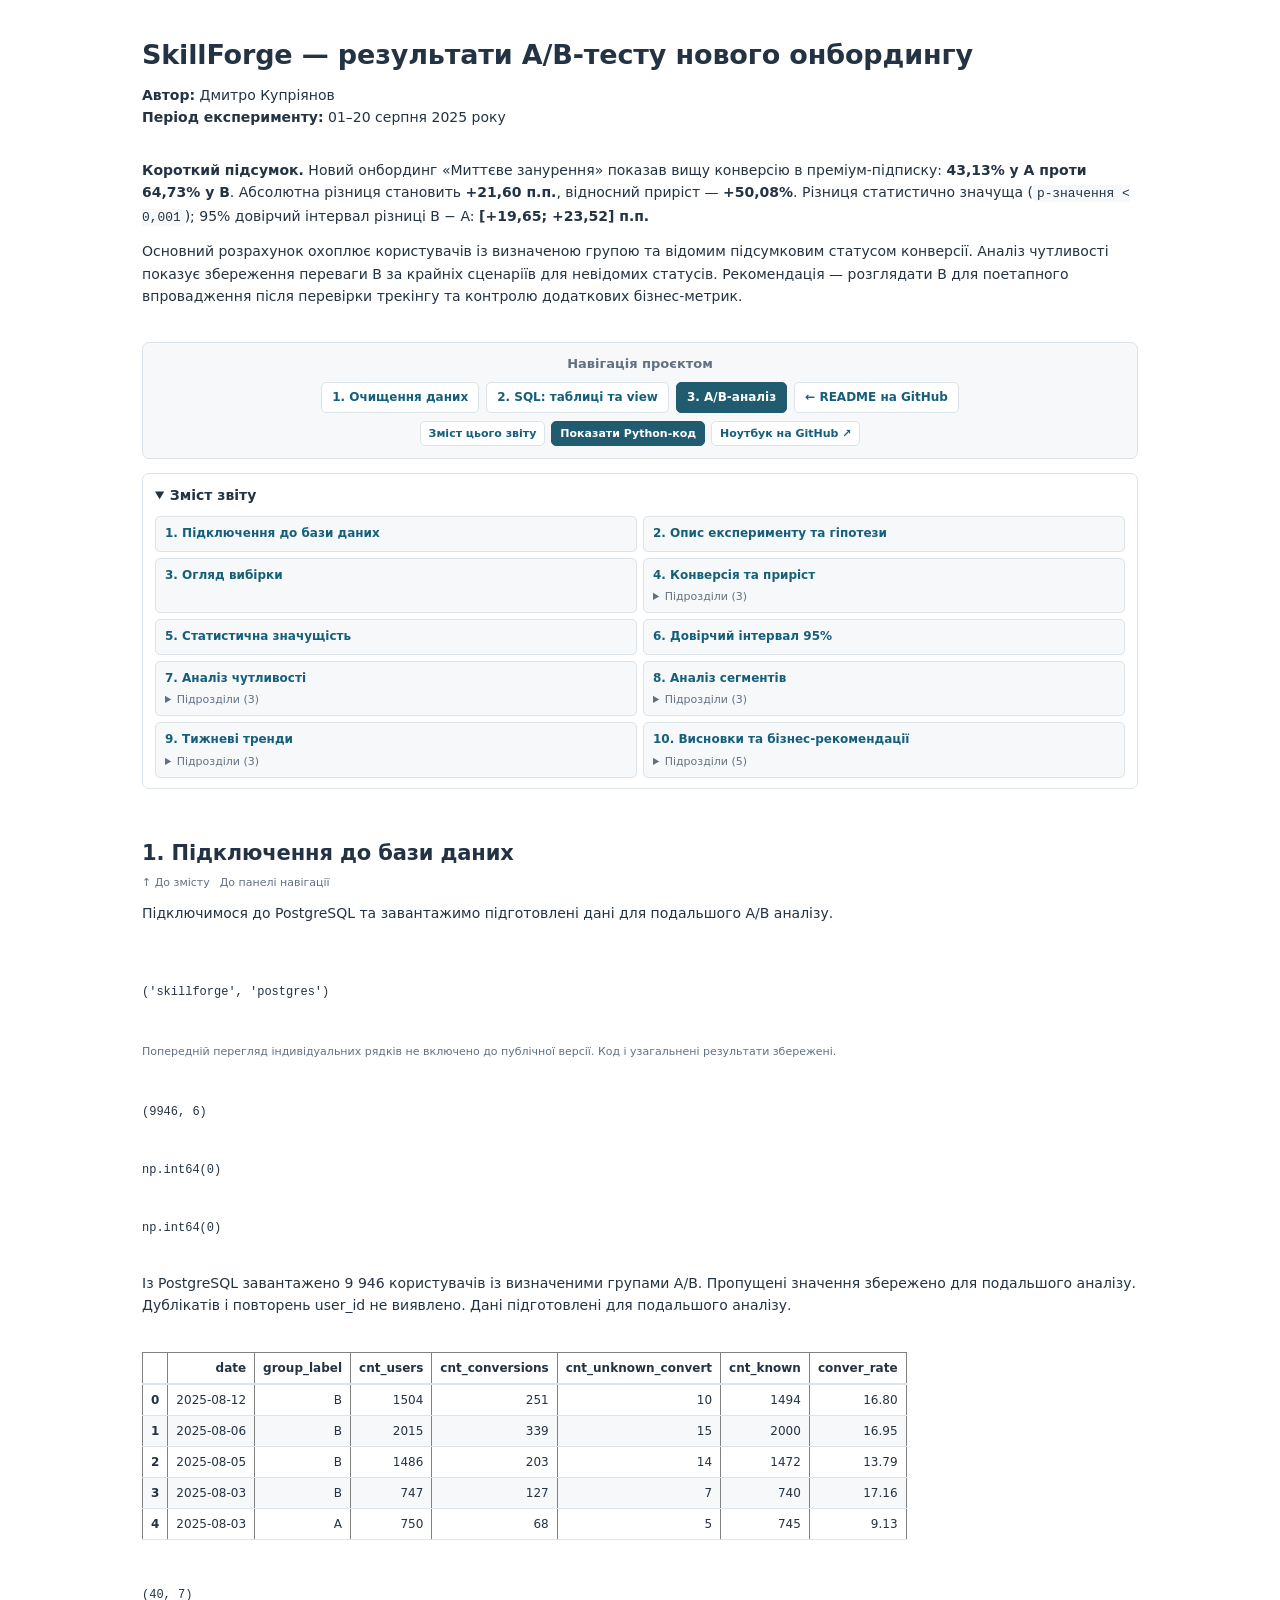
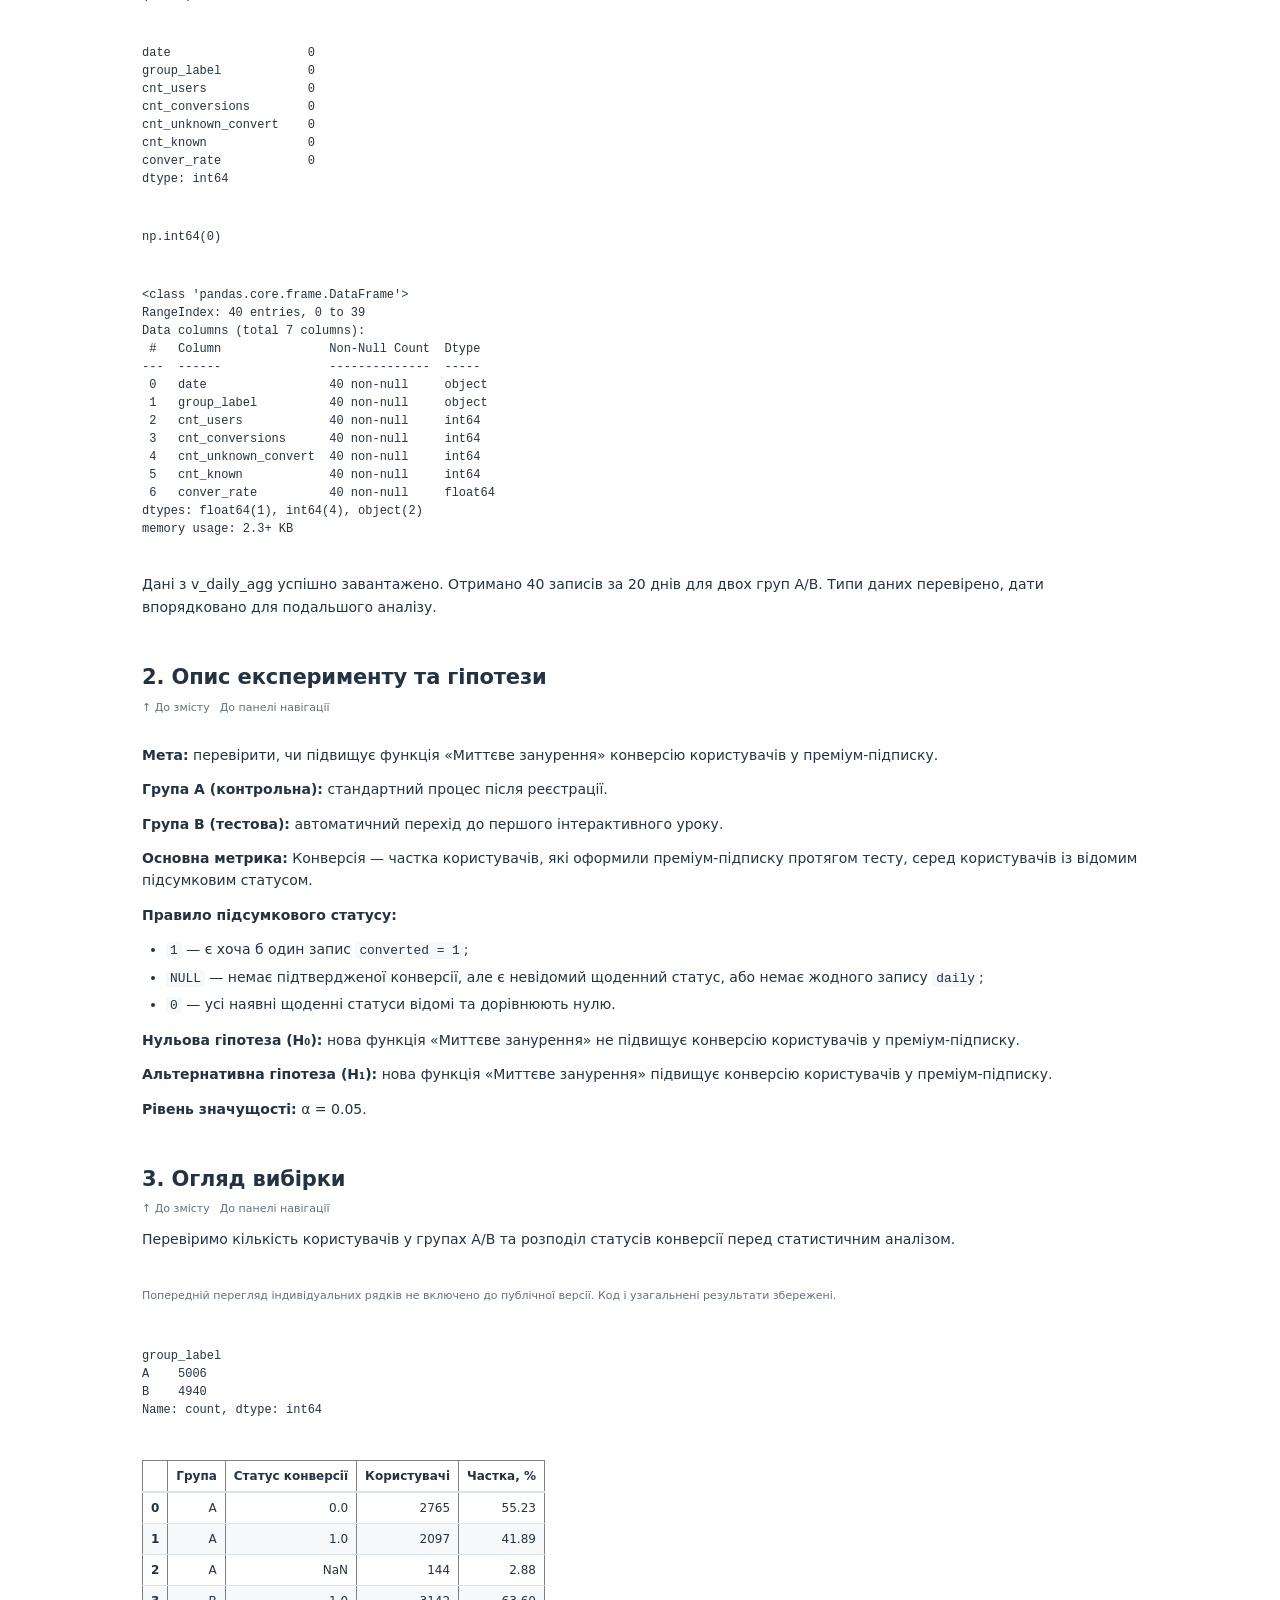
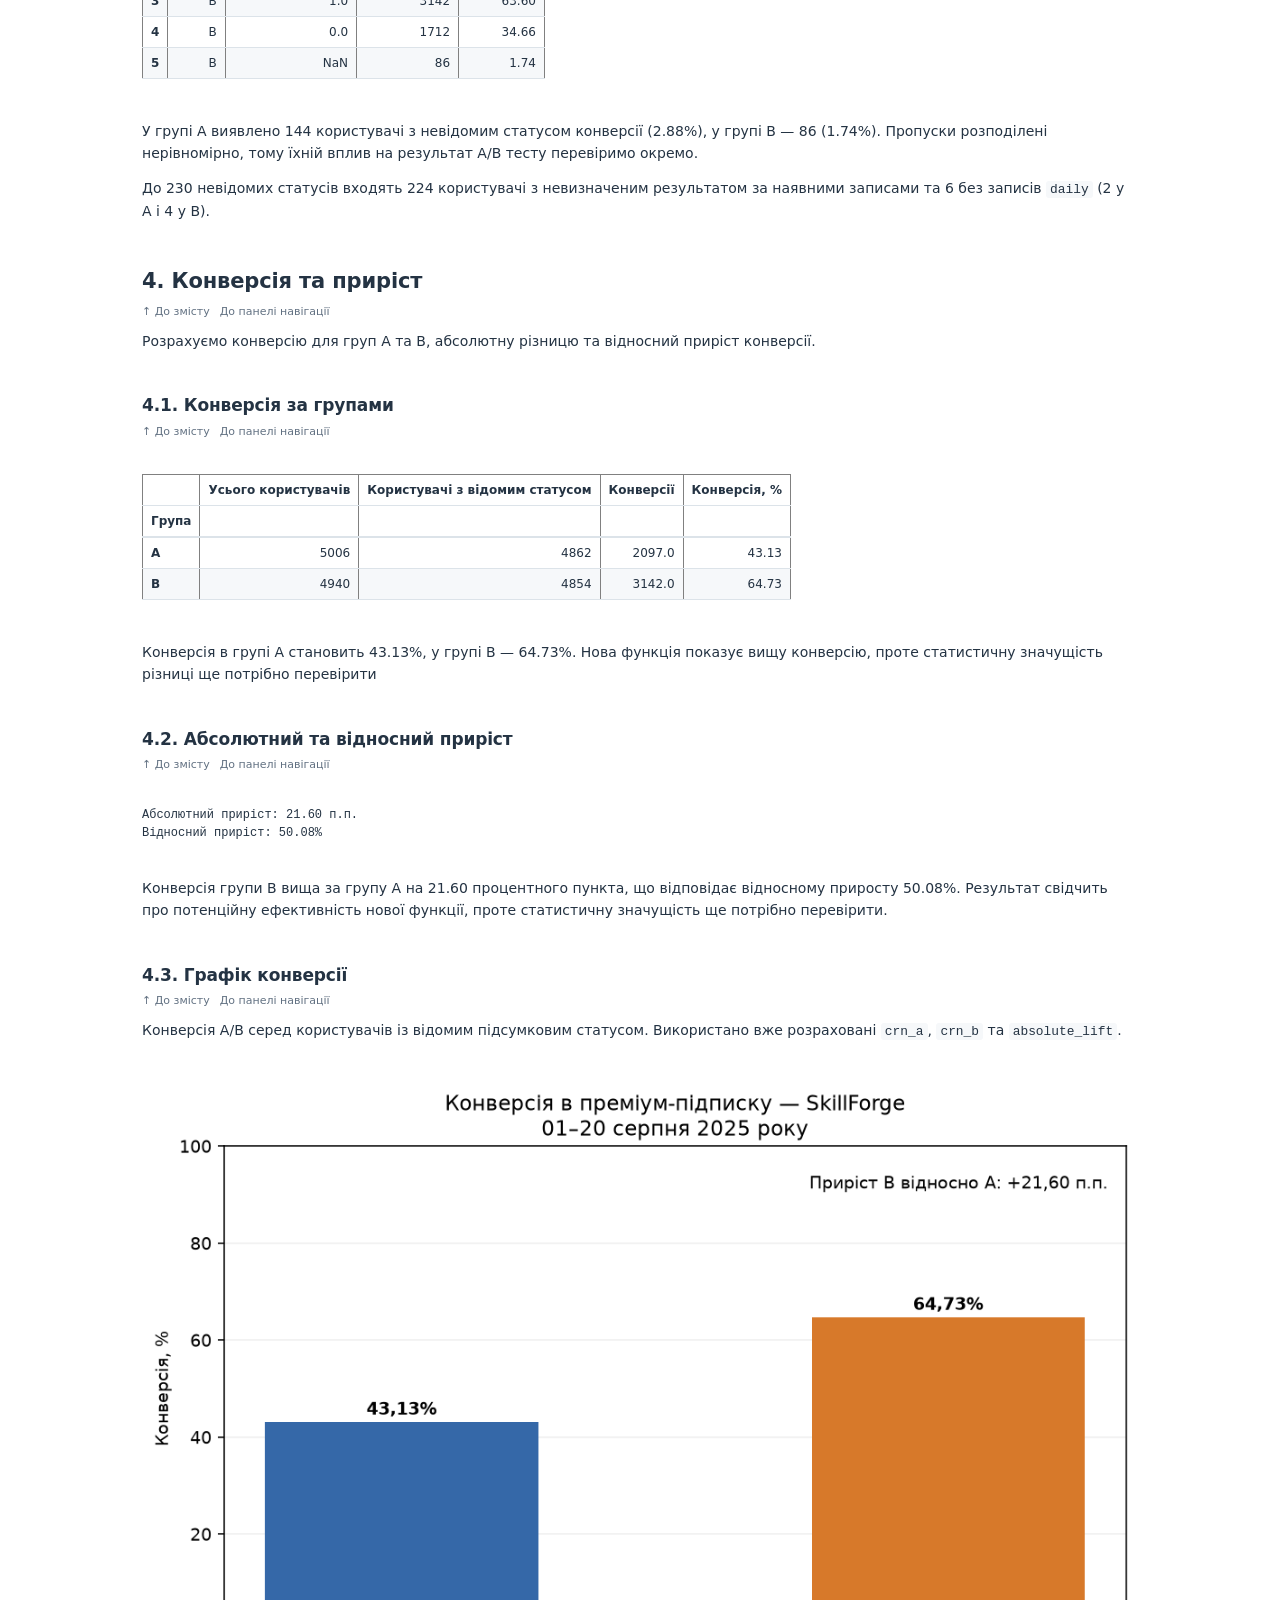
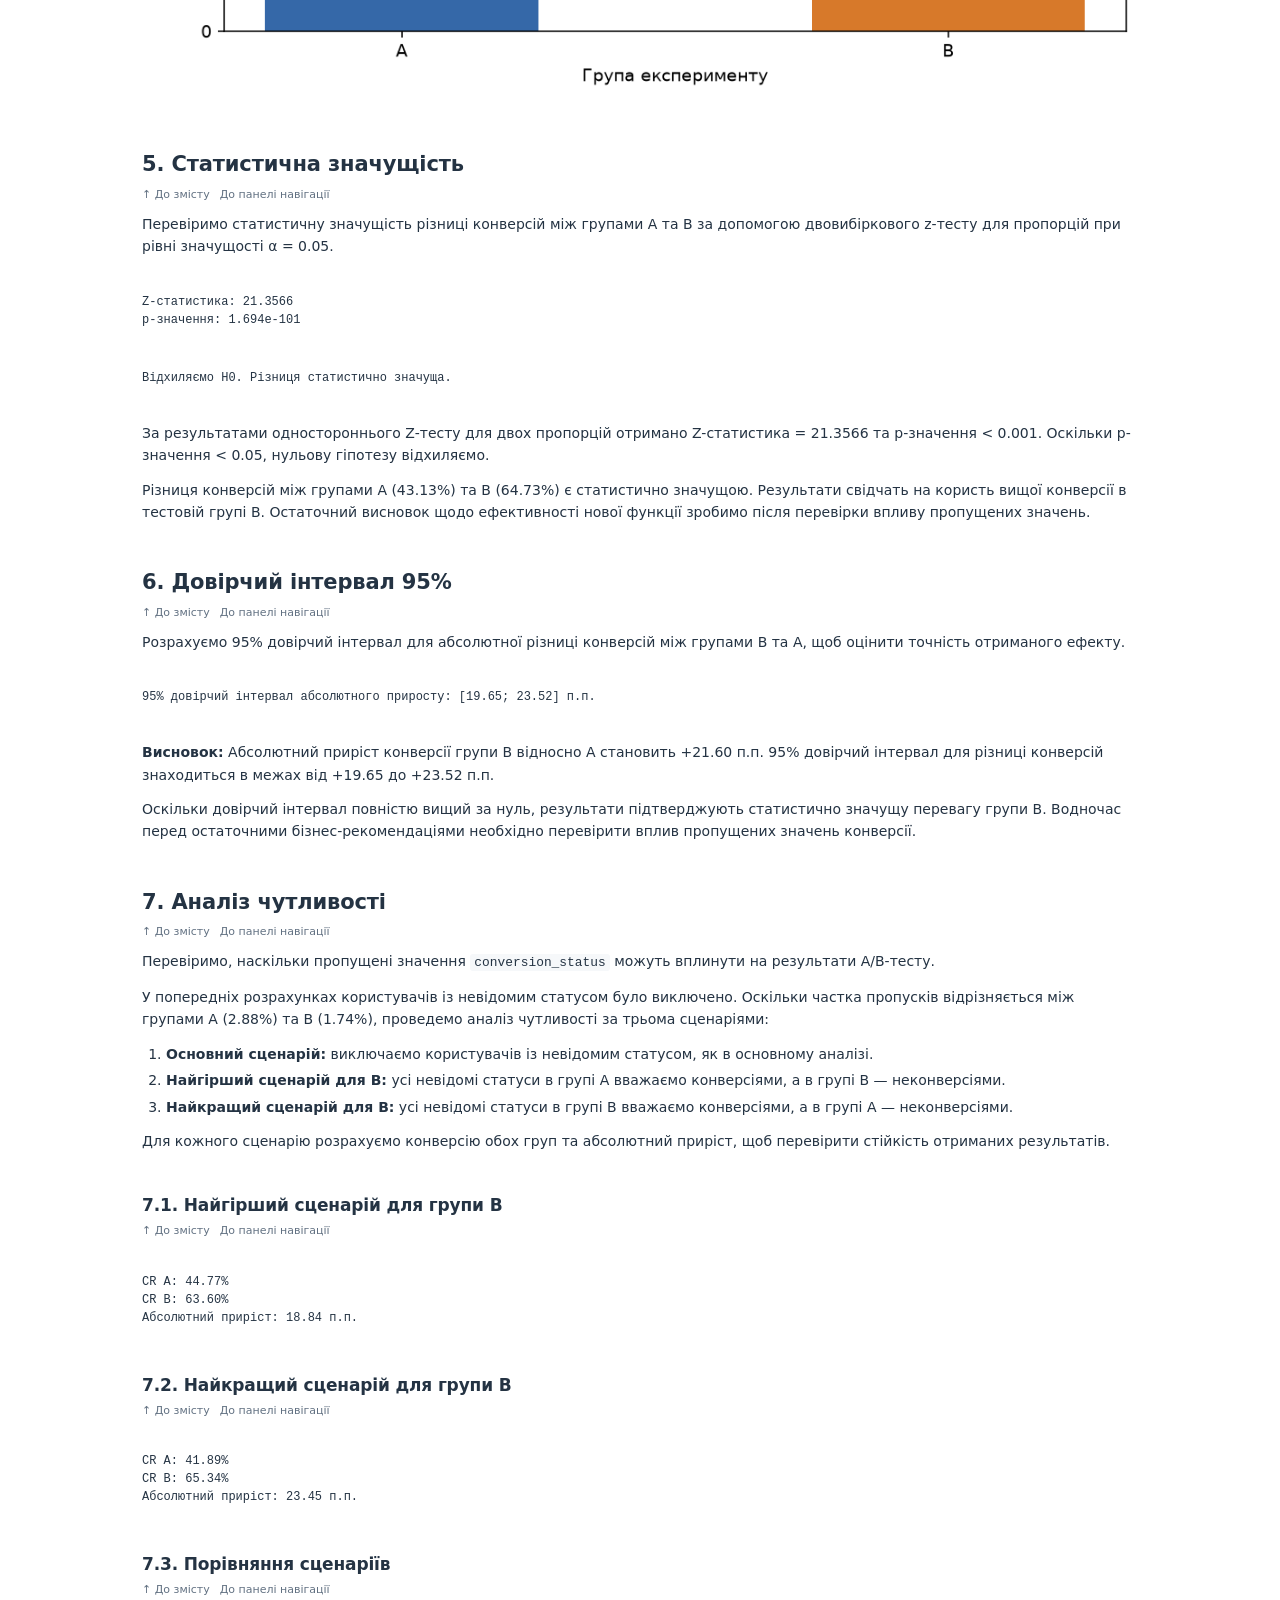
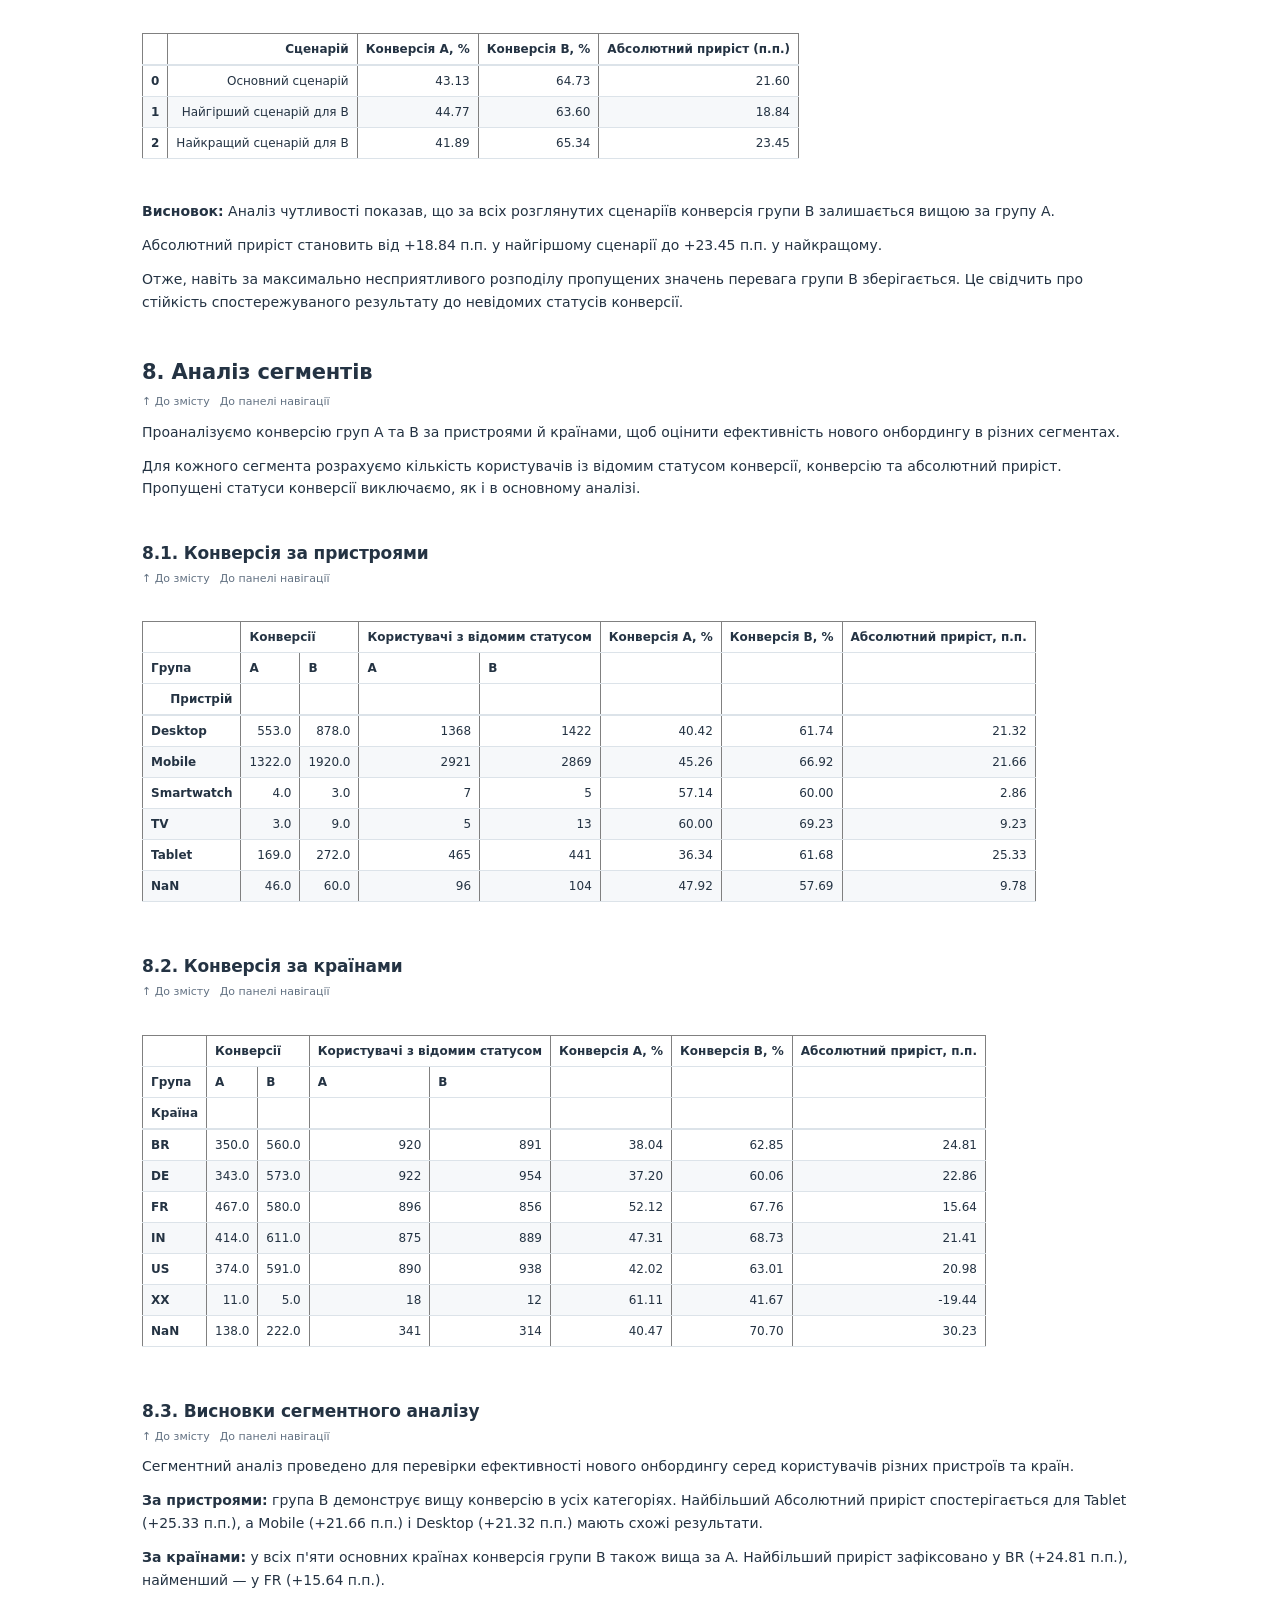
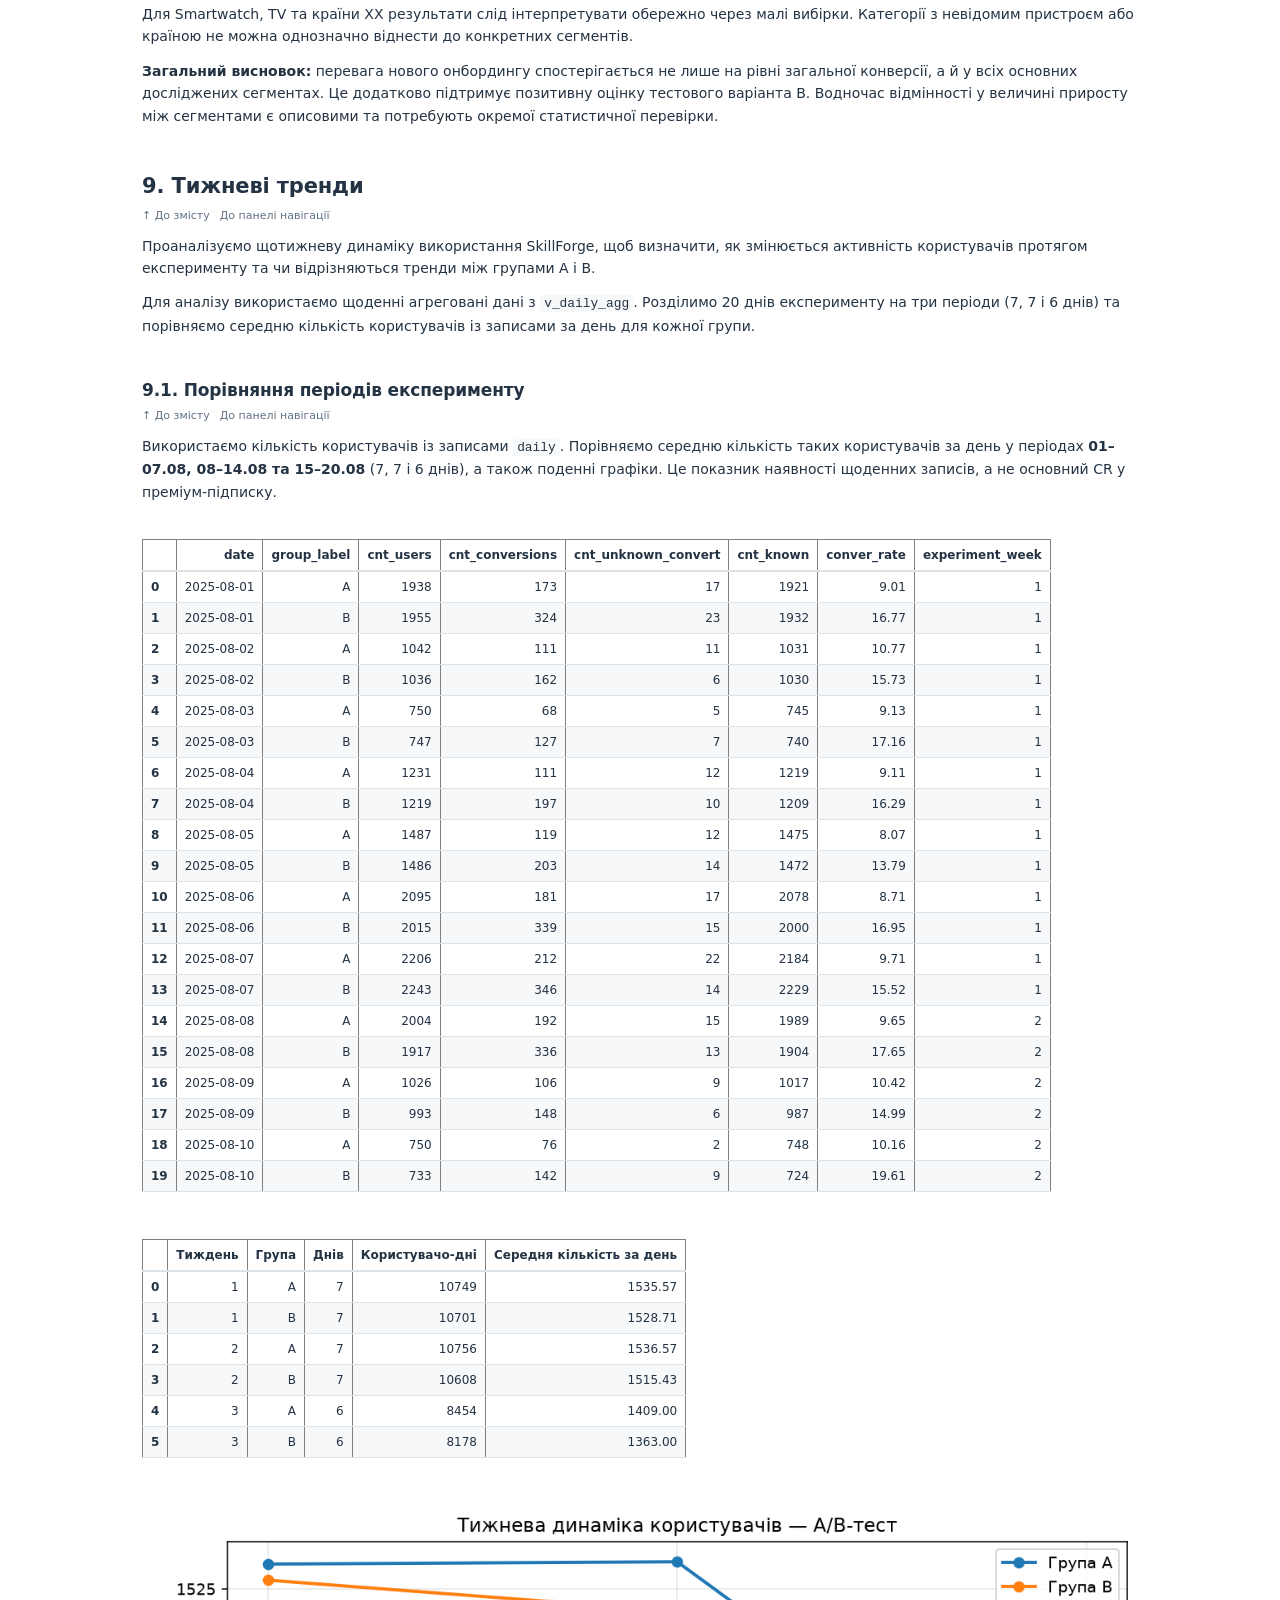
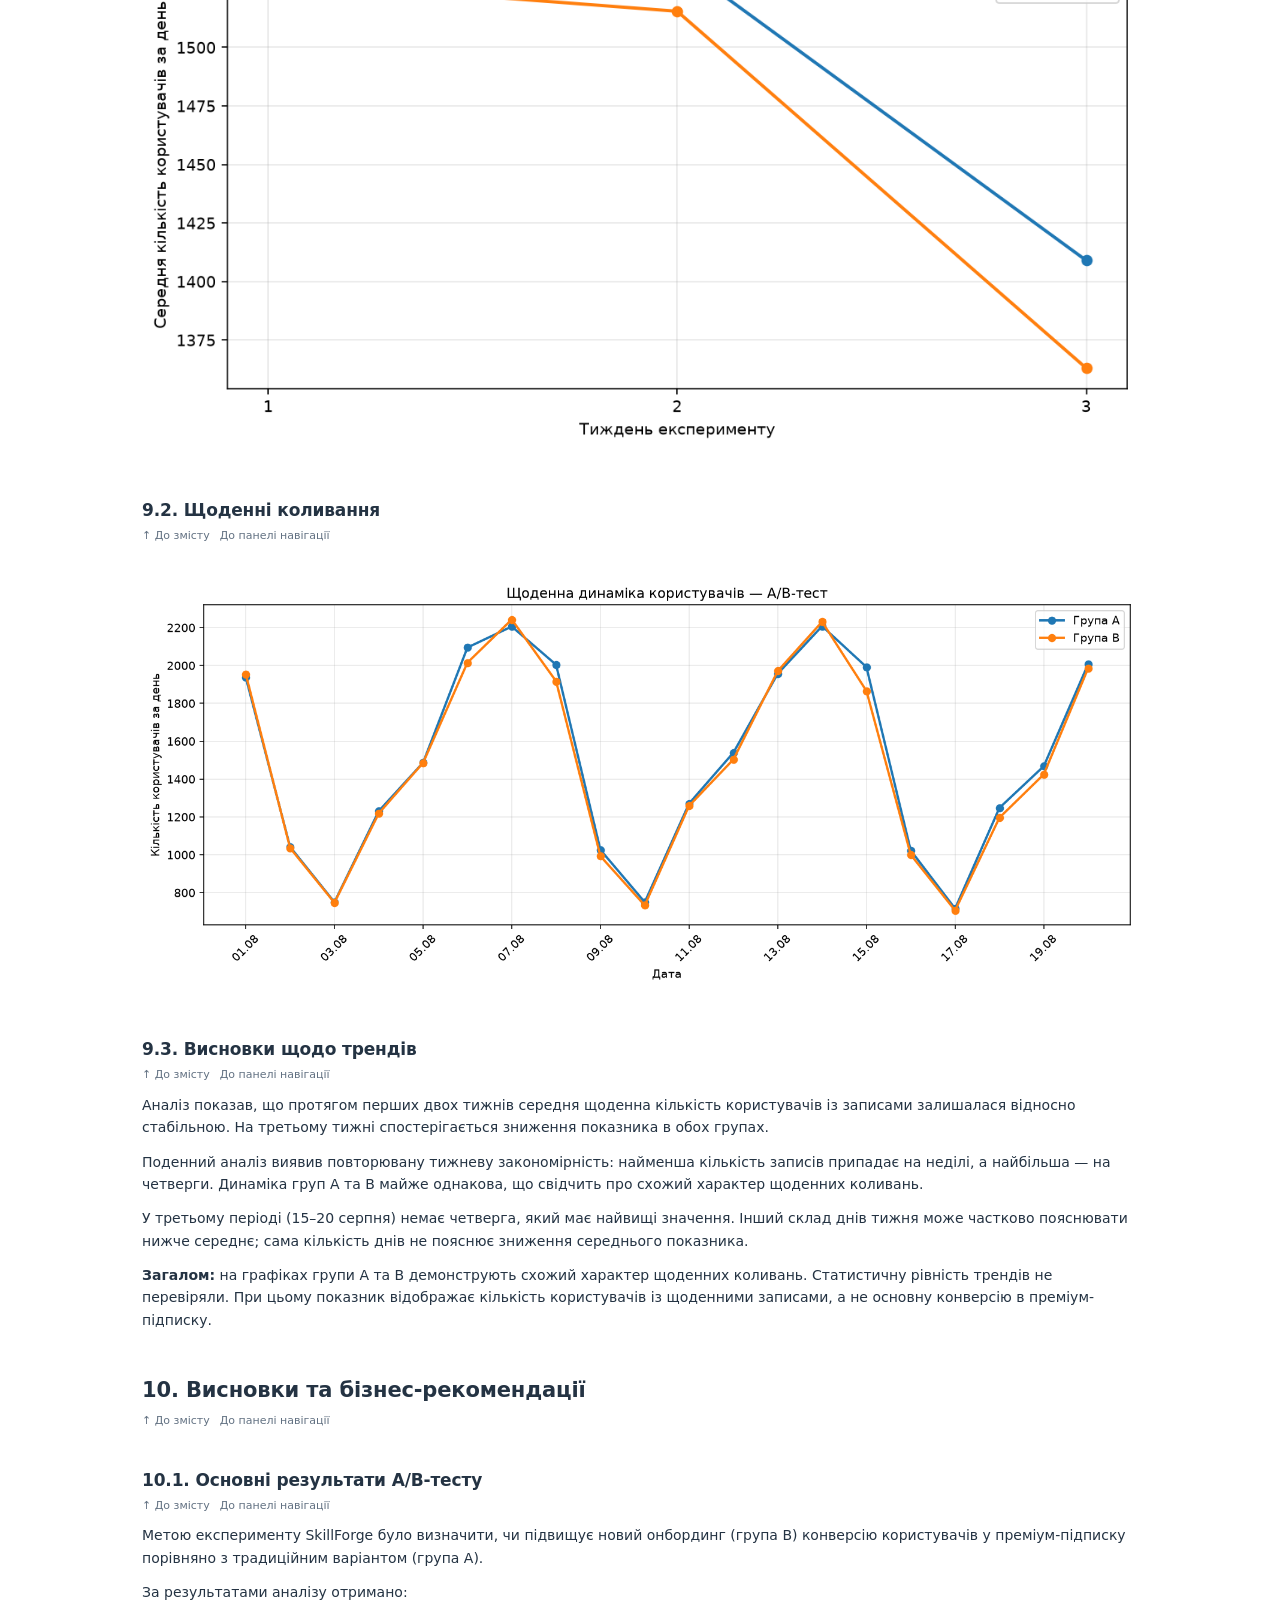
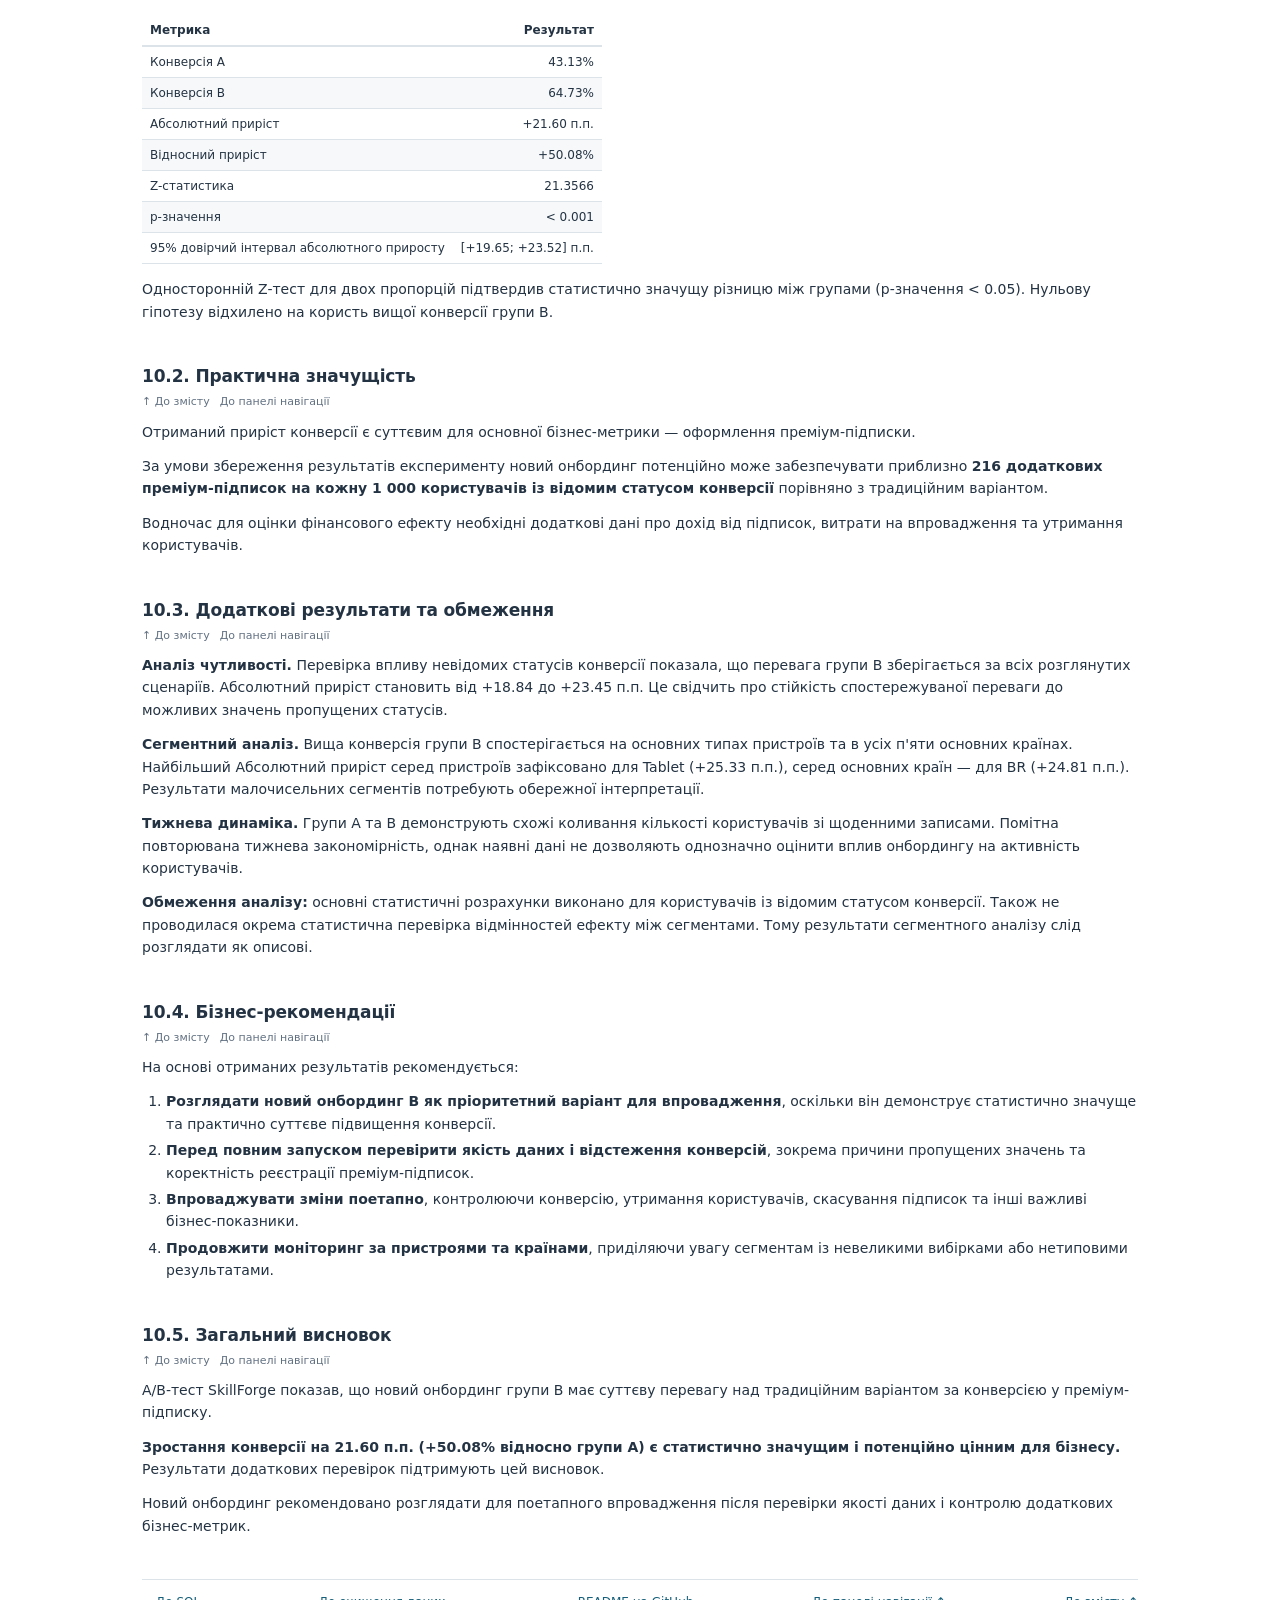
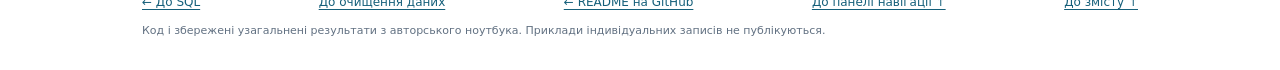
==== commit 9a56b073: "Place SQL after data cleaning and update report navigation" ====
--- a/docs/index.html
+++ b/docs/index.html
@@ -122,7 +122,7 @@
 </div>
 </div>
 </div>
-<nav aria-labelledby="project-navigation-title" class="project-navigation" id="project-navigation"><h2 id="project-navigation-title">Навігація проєктом</h2><div class="project-links"><a data-stage="eda" href="eda.html">1. Очищення даних</a><a data-stage="sql" href="index.html#sql">2. SQL: таблиці та view</a><a aria-current="page" data-stage="ab" href="index.html">3. A/B-аналіз</a><a class="readme-link" href="https://github.com/djon-sql/skillforge-ab-test-analysis">← README на GitHub</a></div><div class="panel-tools"><a href="#report-contents">Зміст цього звіту</a><button aria-pressed="false" hidden="" id="code-toggle" type="button">Показати Python-код</button><a href="https://github.com/djon-sql/skillforge-ab-test-analysis/blob/main/notebooks/SkillForge_Kupriyanov_ab_test_analysis.ipynb">Ноутбук на GitHub ↗</a></div></nav><nav aria-label="Зміст звіту" class="report-toc" id="report-contents"><details open=""><summary>Зміст звіту</summary><div class="toc-grid"><div class="toc-group"><a class="toc-main" href="#database">1. Підключення до бази даних</a></div><div class="toc-group"><a class="toc-main" href="#experiment">2. Опис експерименту та гіпотези</a></div><div class="toc-group"><a class="toc-main" href="#sample">3. Огляд вибірки</a></div><div class="toc-group"><a class="toc-main" href="#conversion">4. Конверсія та приріст</a><details><summary>Підрозділи (3)</summary><ul><li><a href="#section-4-1">4.1. Конверсія за групами</a></li><li><a href="#section-4-2">4.2. Абсолютний та відносний приріст</a></li><li><a href="#section-4-3">4.3. Графік конверсії</a></li></ul></details></div><div class="toc-group"><a class="toc-main" href="#significance">5. Статистична значущість</a></div><div class="toc-group"><a class="toc-main" href="#confidence-interval">6. Довірчий інтервал 95%</a></div><div class="toc-group"><a class="toc-main" href="#sensitivity">7. Аналіз чутливості</a><details><summary>Підрозділи (3)</summary><ul><li><a href="#section-7-1">7.1. Найгірший сценарій для групи B</a></li><li><a href="#section-7-2">7.2. Найкращий сценарій для групи B</a></li><li><a href="#section-7-3">7.3. Порівняння сценаріїв</a></li></ul></details></div><div class="toc-group"><a class="toc-main" href="#segments">8. Аналіз сегментів</a><details><summary>Підрозділи (3)</summary><ul><li><a href="#section-8-1">8.1. Конверсія за пристроями</a></li><li><a href="#section-8-2">8.2. Конверсія за країнами</a></li><li><a href="#section-8-3">8.3. Висновки сегментного аналізу</a></li></ul></details></div><div class="toc-group"><a class="toc-main" href="#weekly-trends">9. Тижневі тренди</a><details><summary>Підрозділи (3)</summary><ul><li><a href="#section-9-1">9.1. Порівняння періодів експерименту</a></li><li><a href="#section-9-2">9.2. Щоденні коливання</a></li><li><a href="#section-9-3">9.3. Висновки щодо трендів</a></li></ul></details></div><div class="toc-group"><a class="toc-main" href="#conclusions">10. Висновки та бізнес-рекомендації</a><details><summary>Підрозділи (5)</summary><ul><li><a href="#section-10-1">10.1. Основні результати A/B-тесту</a></li><li><a href="#section-10-2">10.2. Практична значущість</a></li><li><a href="#methodology-notes">10.3. Додаткові результати та обмеження</a></li><li><a href="#recommendations">10.4. Бізнес-рекомендації</a></li><li><a href="#section-10-5">10.5. Загальний висновок</a></li></ul></details></div><div class="toc-group"><a class="toc-main" href="#sql">SQL. Таблиці та аналітичні view</a><details><summary>Підрозділи (3)</summary><ul><li><a href="#sql-schema">Таблиці та обмеження</a></li><li><a href="#sql-daily">Щоденна агрегація — v_daily_agg</a></li><li><a href="#sql-users">Підсумковий статус — v_user_conversion</a></li></ul></details></div></div></details></nav><div class="cell border-box-sizing text_cell rendered" id="cell-id=sf-ab-section-1"><div class="inner_cell">
+<nav aria-labelledby="project-navigation-title" class="project-navigation" id="project-navigation"><h2 id="project-navigation-title">Навігація проєктом</h2><div class="project-links"><a data-stage="eda" href="eda.html">1. Очищення даних</a><a data-stage="sql" href="eda.html#sql">2. SQL: таблиці та view</a><a aria-current="page" data-stage="ab" href="index.html">3. A/B-аналіз</a><a class="readme-link" href="https://github.com/djon-sql/skillforge-ab-test-analysis">← README на GitHub</a></div><div class="panel-tools"><a href="#report-contents">Зміст цього звіту</a><button aria-pressed="false" hidden="" id="code-toggle" type="button">Показати Python-код</button><a href="https://github.com/djon-sql/skillforge-ab-test-analysis/blob/main/notebooks/SkillForge_Kupriyanov_ab_test_analysis.ipynb">Ноутбук на GitHub ↗</a></div></nav><nav aria-label="Зміст звіту" class="report-toc" id="report-contents"><details open=""><summary>Зміст звіту</summary><div class="toc-grid"><div class="toc-group"><a class="toc-main" href="#database">1. Підключення до бази даних</a></div><div class="toc-group"><a class="toc-main" href="#experiment">2. Опис експерименту та гіпотези</a></div><div class="toc-group"><a class="toc-main" href="#sample">3. Огляд вибірки</a></div><div class="toc-group"><a class="toc-main" href="#conversion">4. Конверсія та приріст</a><details><summary>Підрозділи (3)</summary><ul><li><a href="#section-4-1">4.1. Конверсія за групами</a></li><li><a href="#section-4-2">4.2. Абсолютний та відносний приріст</a></li><li><a href="#section-4-3">4.3. Графік конверсії</a></li></ul></details></div><div class="toc-group"><a class="toc-main" href="#significance">5. Статистична значущість</a></div><div class="toc-group"><a class="toc-main" href="#confidence-interval">6. Довірчий інтервал 95%</a></div><div class="toc-group"><a class="toc-main" href="#sensitivity">7. Аналіз чутливості</a><details><summary>Підрозділи (3)</summary><ul><li><a href="#section-7-1">7.1. Найгірший сценарій для групи B</a></li><li><a href="#section-7-2">7.2. Найкращий сценарій для групи B</a></li><li><a href="#section-7-3">7.3. Порівняння сценаріїв</a></li></ul></details></div><div class="toc-group"><a class="toc-main" href="#segments">8. Аналіз сегментів</a><details><summary>Підрозділи (3)</summary><ul><li><a href="#section-8-1">8.1. Конверсія за пристроями</a></li><li><a href="#section-8-2">8.2. Конверсія за країнами</a></li><li><a href="#section-8-3">8.3. Висновки сегментного аналізу</a></li></ul></details></div><div class="toc-group"><a class="toc-main" href="#weekly-trends">9. Тижневі тренди</a><details><summary>Підрозділи (3)</summary><ul><li><a href="#section-9-1">9.1. Порівняння періодів експерименту</a></li><li><a href="#section-9-2">9.2. Щоденні коливання</a></li><li><a href="#section-9-3">9.3. Висновки щодо трендів</a></li></ul></details></div><div class="toc-group"><a class="toc-main" href="#conclusions">10. Висновки та бізнес-рекомендації</a><details><summary>Підрозділи (5)</summary><ul><li><a href="#section-10-1">10.1. Основні результати A/B-тесту</a></li><li><a href="#section-10-2">10.2. Практична значущість</a></li><li><a href="#methodology-notes">10.3. Додаткові результати та обмеження</a></li><li><a href="#recommendations">10.4. Бізнес-рекомендації</a></li><li><a href="#section-10-5">10.5. Загальний висновок</a></li></ul></details></div></div></details></nav><div class="cell border-box-sizing text_cell rendered" id="cell-id=sf-ab-section-1"><div class="inner_cell">
 <div class="text_cell_render border-box-sizing rendered_html">
 <h2 id="database">1. Підключення до бази даних</h2><p class="back-to-contents"><a href="#report-contents">↑ До змісту</a><a href="#project-navigation">До панелі навігації</a></p><p>Підключимося до PostgreSQL та завантажимо підготовлені дані для подальшого A/B аналізу.</p>
 </div>
@@ -2110,134 +2110,11 @@
 </div>
 </div>
 </div>
-<section class="sql-section"><h2 id="sql">SQL. Таблиці та аналітичні view</h2><p class="back-to-contents"><a href="#report-contents">↑ До змісту</a><a href="#project-navigation">До панелі навігації</a></p><p>Авторський код із файлу <code>SkillForge_sql(1).sql</code>: створення таблиць, ключів, обмежень та двох view. <a href="https://github.com/djon-sql/skillforge-ab-test-analysis/blob/main/sql/01_schema_and_views.sql">Переглянути SQL-файл на GitHub ↗</a></p><nav aria-label="Розділи SQL" class="sql-shortcuts"><a href="#sql-schema">Таблиці та обмеження</a><a href="#sql-daily">Щоденна агрегація — v_daily_agg</a><a href="#sql-users">Підсумковий статус користувача — v_user_conversion</a></nav><h3 id="sql-schema">Таблиці та обмеження</h3><p class="back-to-contents"><a href="#report-contents">↑ До змісту</a><a href="#project-navigation">До панелі навігації</a></p><div class="sql-code"><div class="highlight"><pre><span></span><span class="c1">--Ствоення таблиць та структури таблиць </span>
-
-
-
-<span class="c1">-- Довідник типів пристроїв користувачів</span>
-<span class="k">CREATE</span><span class="w"> </span><span class="k">TABLE</span><span class="w">  </span><span class="n">device</span><span class="w"> </span><span class="p">(</span>
-
-<span class="n">device_id</span><span class="w"> </span><span class="nb">INTEGER</span><span class="w"> </span><span class="k">PRIMARY</span><span class="w"> </span><span class="k">KEY</span><span class="p">,</span>
-<span class="n">device_name</span><span class="w"> </span><span class="nb">TEXT</span><span class="w"> </span><span class="k">UNIQUE</span><span class="w"> </span><span class="k">NOT</span><span class="w"> </span><span class="k">NULL</span>
-
-<span class="p">);</span>
-
-<span class="c1">-- Довідник країн користувачів</span>
-<span class="k">CREATE</span><span class="w"> </span><span class="k">TABLE</span><span class="w"> </span><span class="n">country</span><span class="w"> </span><span class="p">(</span>
-
-<span class="n">country_id</span><span class="w"> </span><span class="nb">INTEGER</span><span class="w"> </span><span class="k">PRIMARY</span><span class="w"> </span><span class="k">KEY</span><span class="p">,</span>
-<span class="n">country_code</span><span class="w"> </span><span class="nb">TEXT</span><span class="w"> </span><span class="k">UNIQUE</span><span class="w"> </span><span class="k">NOT</span><span class="w"> </span><span class="k">NULL</span>
-
-<span class="p">);</span>
-
-<span class="c1">-- Довідник груп A/B тесту:</span>
-<span class="c1">-- A — контрольна група, B — тестова група</span>
-<span class="k">CREATE</span><span class="w"> </span><span class="k">TABLE</span><span class="w">  </span><span class="n">experiment_group</span><span class="w"> </span><span class="p">(</span><span class="w"> </span>
-
-<span class="n">group_id</span><span class="w"> </span><span class="nb">INTEGER</span><span class="w"> </span><span class="k">PRIMARY</span><span class="w"> </span><span class="k">KEY</span><span class="p">,</span>
-<span class="n">group_label</span><span class="w"> </span><span class="nb">TEXT</span><span class="w"> </span><span class="k">UNIQUE</span><span class="w"> </span><span class="k">NOT</span><span class="w"> </span><span class="k">NULL</span><span class="w"> </span><span class="k">CHECK</span><span class="w"> </span><span class="p">(</span><span class="n">group_label</span><span class="w"> </span><span class="k">IN</span><span class="w"> </span><span class="p">(</span><span class="s1">'A'</span><span class="p">,</span><span class="w"> </span><span class="s1">'B'</span><span class="p">))</span>
-
-<span class="p">);</span>
-
-
-<span class="c1">-- Основна таблиця користувачів.</span>
-<span class="c1">-- Зберігає пристрій, країну, групу A/B тесту та кількість днів користування продуктом.</span>
-<span class="k">CREATE</span><span class="w"> </span><span class="k">TABLE</span><span class="w"> </span><span class="n">users</span><span class="w"> </span><span class="p">(</span>
-
-<span class="n">user_id</span><span class="w"> </span><span class="nb">INTEGER</span><span class="w"> </span><span class="k">PRIMARY</span><span class="w"> </span><span class="k">KEY</span><span class="p">,</span>
-<span class="n">device_id</span><span class="w"> </span><span class="nb">INTEGER</span><span class="p">,</span>
-<span class="n">country_id</span><span class="w"> </span><span class="nb">INTEGER</span><span class="p">,</span>
-<span class="n">group_id</span><span class="w"> </span><span class="nb">INTEGER</span><span class="p">,</span>
-<span class="n">days_on_product</span><span class="w"> </span><span class="nb">INTEGER</span><span class="w"> </span><span class="k">CHECK</span><span class="w"> </span><span class="p">(</span><span class="n">days_on_product</span><span class="w"> </span><span class="o">&gt;=</span><span class="w"> </span><span class="mi">0</span><span class="p">),</span>
-
-<span class="k">FOREIGN</span><span class="w"> </span><span class="k">KEY</span><span class="w"> </span><span class="p">(</span><span class="n">device_id</span><span class="p">)</span><span class="w"> </span><span class="k">REFERENCES</span><span class="w"> </span><span class="n">device</span><span class="p">(</span><span class="n">device_id</span><span class="p">),</span>
-<span class="k">FOREIGN</span><span class="w"> </span><span class="k">KEY</span><span class="w"> </span><span class="p">(</span><span class="n">country_id</span><span class="p">)</span><span class="w"> </span><span class="k">REFERENCES</span><span class="w"> </span><span class="n">country</span><span class="p">(</span><span class="n">country_id</span><span class="p">),</span>
-<span class="k">FOREIGN</span><span class="w"> </span><span class="k">KEY</span><span class="w"> </span><span class="p">(</span><span class="n">group_id</span><span class="p">)</span><span class="w"> </span><span class="k">REFERENCES</span><span class="w"> </span><span class="n">experiment_group</span><span class="p">(</span><span class="n">group_id</span><span class="p">)</span>
-
-<span class="p">);</span>
-
-<span class="k">CREATE</span><span class="w"> </span><span class="k">TABLE</span><span class="w"> </span><span class="n">daily</span><span class="w"> </span><span class="p">(</span>
-
-<span class="n">user_id</span><span class="w"> </span><span class="nb">INTEGER</span><span class="w"> </span><span class="k">NOT</span><span class="w"> </span><span class="k">NULL</span><span class="p">,</span>
-<span class="nb">date</span><span class="w"> </span><span class="nb">DATE</span><span class="w"> </span><span class="k">NOT</span><span class="w"> </span><span class="k">NULL</span><span class="p">,</span>
-<span class="n">converted</span><span class="w"> </span><span class="nb">INTEGER</span><span class="w"> </span><span class="k">CHECK</span><span class="w"> </span><span class="p">(</span><span class="n">converted</span><span class="w"> </span><span class="k">IN</span><span class="w"> </span><span class="p">(</span><span class="mi">0</span><span class="p">,</span><span class="w"> </span><span class="mi">1</span><span class="p">)),</span>
-
-<span class="w">  </span><span class="k">PRIMARY</span><span class="w"> </span><span class="k">KEY</span><span class="w"> </span><span class="p">(</span><span class="n">user_id</span><span class="p">,</span><span class="w"> </span><span class="nb">date</span><span class="p">),</span>
-<span class="w">  </span><span class="k">FOREIGN</span><span class="w"> </span><span class="k">KEY</span><span class="w"> </span><span class="p">(</span><span class="n">user_id</span><span class="p">)</span><span class="w"> </span><span class="k">REFERENCES</span><span class="w"> </span><span class="n">users</span><span class="p">(</span><span class="n">user_id</span><span class="p">)</span>
-
-<span class="p">);</span>
-
-
-<span class="c1">-- Щоденні записи активності користувачів у межах A/B тесту.</span>
-<span class="c1">-- converted: 1 — конверсія відбулася, 0 — не відбулася, NULL — статус конверсії невідомий.</span>
-
-</pre></div>
-</div><h3 id="sql-daily">Щоденна агрегація — v_daily_agg</h3><p class="back-to-contents"><a href="#report-contents">↑ До змісту</a><a href="#project-navigation">До панелі навігації</a></p><div class="sql-code"><div class="highlight"><pre><span></span><span class="k">CREATE</span><span class="w"> </span><span class="k">OR</span><span class="w"> </span><span class="k">REPLACE</span><span class="w"> </span><span class="k">VIEW</span><span class="w"> </span><span class="n">v_daily_agg</span><span class="w"> </span><span class="k">AS</span><span class="w"> </span>
-<span class="k">SELECT</span><span class="w"> </span>
-<span class="w">    </span><span class="n">d</span><span class="p">.</span><span class="nb">date</span><span class="p">,</span>
-<span class="w">    </span><span class="n">eg</span><span class="p">.</span><span class="n">group_label</span><span class="p">,</span>
-<span class="w">    </span><span class="k">COUNT</span><span class="p">(</span><span class="o">*</span><span class="p">)</span><span class="w"> </span><span class="k">AS</span><span class="w"> </span><span class="n">cnt_users</span><span class="p">,</span>
-<span class="w">    </span><span class="k">SUM</span><span class="p">(</span><span class="n">d</span><span class="p">.</span><span class="n">converted</span><span class="p">)</span><span class="w"> </span><span class="k">AS</span><span class="w"> </span><span class="n">cnt_conversions</span><span class="p">,</span>
-<span class="w">    </span><span class="k">SUM</span><span class="p">(</span><span class="k">CASE</span><span class="w"> </span><span class="k">WHEN</span><span class="w"> </span><span class="n">d</span><span class="p">.</span><span class="n">converted</span><span class="w"> </span><span class="k">IS</span><span class="w"> </span><span class="k">NULL</span><span class="w"> </span><span class="k">THEN</span><span class="w"> </span><span class="mi">1</span><span class="w"> </span><span class="k">ELSE</span><span class="w"> </span><span class="mi">0</span><span class="w"> </span><span class="k">END</span><span class="p">)</span><span class="w"> </span><span class="k">AS</span><span class="w"> </span><span class="n">cnt_unknown_convert</span><span class="p">,</span>
-<span class="w">    </span><span class="k">COUNT</span><span class="p">(</span><span class="n">d</span><span class="p">.</span><span class="n">converted</span><span class="p">)</span><span class="w"> </span><span class="k">AS</span><span class="w"> </span><span class="n">cnt_known</span><span class="p">,</span>
-<span class="w">    </span><span class="n">ROUND</span><span class="p">((</span><span class="k">SUM</span><span class="p">(</span><span class="n">d</span><span class="p">.</span><span class="n">converted</span><span class="p">)</span><span class="w"> </span><span class="o">/</span><span class="w"> </span><span class="k">COUNT</span><span class="p">(</span><span class="n">d</span><span class="p">.</span><span class="n">converted</span><span class="p">)::</span><span class="nb">NUMERIC</span><span class="p">)</span><span class="w"> </span><span class="o">*</span><span class="w"> </span><span class="mi">100</span><span class="p">,</span><span class="mi">2</span><span class="p">)</span><span class="w"> </span><span class="k">AS</span><span class="w"> </span><span class="n">conver_rate</span>
-<span class="k">FROM</span><span class="w"> </span><span class="n">users</span><span class="w"> </span><span class="k">AS</span><span class="w"> </span><span class="n">u</span><span class="w"> </span>
-<span class="w">   </span><span class="k">JOIN</span><span class="w"> </span><span class="n">daily</span><span class="w"> </span><span class="k">AS</span><span class="w"> </span><span class="n">d</span><span class="w"> </span>
-<span class="w">      </span><span class="k">ON</span><span class="w"> </span><span class="n">u</span><span class="p">.</span><span class="n">user_id</span><span class="w"> </span><span class="o">=</span><span class="w"> </span><span class="n">d</span><span class="p">.</span><span class="n">user_id</span><span class="w"> </span>
-<span class="w">   </span><span class="k">JOIN</span><span class="w"> </span><span class="n">experiment_group</span><span class="w"> </span><span class="k">AS</span><span class="w"> </span><span class="n">eg</span><span class="w"> </span>
-<span class="w">      </span><span class="k">ON</span><span class="w"> </span><span class="n">u</span><span class="p">.</span><span class="n">group_id</span><span class="w"> </span><span class="o">=</span><span class="w"> </span><span class="n">eg</span><span class="p">.</span><span class="n">group_id</span><span class="w"> </span>
-<span class="k">GROUP</span><span class="w"> </span><span class="k">BY</span><span class="w"> </span><span class="n">d</span><span class="p">.</span><span class="nb">date</span><span class="p">,</span><span class="n">eg</span><span class="p">.</span><span class="n">group_label</span><span class="p">;</span>
-
-
-<span class="k">SELECT</span><span class="w"> </span><span class="o">*</span>
-<span class="k">FROM</span><span class="w"> </span><span class="n">v_daily_agg</span>
-<span class="k">ORDER</span><span class="w"> </span><span class="k">BY</span><span class="w"> </span><span class="nb">date</span><span class="p">,</span><span class="w"> </span><span class="n">group_label</span><span class="p">;</span>
-
-<span class="c1">--Денна агрегація показує кількість користувачів, підтверджених конверсій, невідомих статусів та conversion rate окремо для груп A і B за кожен день тесту.</span>
-
-</pre></div>
-</div><h3 id="sql-users">Підсумковий статус користувача — v_user_conversion</h3><p class="back-to-contents"><a href="#report-contents">↑ До змісту</a><a href="#project-navigation">До панелі навігації</a></p><div class="sql-code"><div class="highlight"><pre><span></span><span class="k">CREATE</span><span class="w"> </span><span class="k">OR</span><span class="w"> </span><span class="k">REPLACE</span><span class="w"> </span><span class="k">VIEW</span><span class="w"> </span><span class="n">v_user_conversion</span><span class="w"> </span><span class="k">AS</span>
-<span class="k">SELECT</span><span class="w"> </span>
-<span class="w">    </span><span class="n">u</span><span class="p">.</span><span class="n">user_id</span><span class="p">,</span>
-<span class="w">    </span><span class="n">eg</span><span class="p">.</span><span class="n">group_label</span><span class="p">,</span>
-<span class="w">    </span><span class="n">d</span><span class="p">.</span><span class="n">device_name</span><span class="p">,</span>
-<span class="w">    </span><span class="k">c</span><span class="p">.</span><span class="n">country_code</span><span class="p">,</span>
-<span class="w">    </span><span class="n">u</span><span class="p">.</span><span class="n">days_on_product</span><span class="p">,</span>
-<span class="w">    </span><span class="k">CASE</span>
-<span class="w">        </span><span class="k">WHEN</span><span class="w"> </span><span class="k">SUM</span><span class="p">(</span><span class="k">CASE</span><span class="w"> </span><span class="k">WHEN</span><span class="w"> </span><span class="n">da</span><span class="p">.</span><span class="n">converted</span><span class="w"> </span><span class="o">=</span><span class="w"> </span><span class="mi">1</span><span class="w"> </span><span class="k">THEN</span><span class="w"> </span><span class="mi">1</span><span class="w"> </span><span class="k">ELSE</span><span class="w"> </span><span class="mi">0</span><span class="w"> </span><span class="k">END</span><span class="p">)</span><span class="w"> </span><span class="o">&gt;</span><span class="w"> </span><span class="mi">0</span>
-<span class="w">            </span><span class="k">THEN</span><span class="w"> </span><span class="mi">1</span>
-<span class="w">        </span><span class="k">WHEN</span><span class="w"> </span><span class="k">SUM</span><span class="p">(</span><span class="k">CASE</span><span class="w"> </span><span class="k">WHEN</span><span class="w"> </span><span class="n">da</span><span class="p">.</span><span class="n">converted</span><span class="w"> </span><span class="k">IS</span><span class="w"> </span><span class="k">NULL</span><span class="w"> </span><span class="k">THEN</span><span class="w"> </span><span class="mi">1</span><span class="w"> </span><span class="k">ELSE</span><span class="w"> </span><span class="mi">0</span><span class="w"> </span><span class="k">END</span><span class="p">)</span><span class="w"> </span><span class="o">&gt;</span><span class="w"> </span><span class="mi">0</span>
-<span class="w">            </span><span class="k">THEN</span><span class="w"> </span><span class="k">NULL</span>
-<span class="w">        </span><span class="k">ELSE</span><span class="w"> </span><span class="mi">0</span>
-<span class="w">    </span><span class="k">END</span><span class="w"> </span><span class="k">AS</span><span class="w"> </span><span class="n">conversion_status</span>
-<span class="k">FROM</span><span class="w"> </span><span class="n">users</span><span class="w"> </span><span class="n">u</span>
-<span class="w">   </span><span class="k">JOIN</span><span class="w"> </span><span class="n">experiment_group</span><span class="w"> </span><span class="n">eg</span>
-<span class="w">      </span><span class="k">ON</span><span class="w"> </span><span class="n">u</span><span class="p">.</span><span class="n">group_id</span><span class="w"> </span><span class="o">=</span><span class="w"> </span><span class="n">eg</span><span class="p">.</span><span class="n">group_id</span>
-<span class="w">   </span><span class="k">LEFT</span><span class="w"> </span><span class="k">JOIN</span><span class="w"> </span><span class="n">device</span><span class="w"> </span><span class="n">d</span>
-<span class="w">      </span><span class="k">ON</span><span class="w"> </span><span class="n">u</span><span class="p">.</span><span class="n">device_id</span><span class="w"> </span><span class="o">=</span><span class="w"> </span><span class="n">d</span><span class="p">.</span><span class="n">device_id</span>
-<span class="w">   </span><span class="k">LEFT</span><span class="w"> </span><span class="k">JOIN</span><span class="w"> </span><span class="n">country</span><span class="w"> </span><span class="k">c</span>
-<span class="w">       </span><span class="k">ON</span><span class="w"> </span><span class="n">u</span><span class="p">.</span><span class="n">country_id</span><span class="w"> </span><span class="o">=</span><span class="w"> </span><span class="k">c</span><span class="p">.</span><span class="n">country_id</span>
-<span class="w">   </span><span class="k">LEFT</span><span class="w"> </span><span class="k">JOIN</span><span class="w"> </span><span class="n">daily</span><span class="w"> </span><span class="n">da</span>
-<span class="w">       </span><span class="k">ON</span><span class="w"> </span><span class="n">u</span><span class="p">.</span><span class="n">user_id</span><span class="w"> </span><span class="o">=</span><span class="w"> </span><span class="n">da</span><span class="p">.</span><span class="n">user_id</span>
-<span class="k">GROUP</span><span class="w"> </span><span class="k">BY</span>
-<span class="w">    </span><span class="n">u</span><span class="p">.</span><span class="n">user_id</span><span class="p">,</span>
-<span class="w">    </span><span class="n">eg</span><span class="p">.</span><span class="n">group_label</span><span class="p">,</span>
-<span class="w">    </span><span class="n">d</span><span class="p">.</span><span class="n">device_name</span><span class="p">,</span>
-<span class="w">    </span><span class="k">c</span><span class="p">.</span><span class="n">country_code</span><span class="p">,</span>
-<span class="w">    </span><span class="n">u</span><span class="p">.</span><span class="n">days_on_product</span><span class="p">;</span>
-
-
-<span class="k">SELECT</span><span class="w"> </span><span class="o">*</span>
-<span class="k">FROM</span><span class="w"> </span><span class="n">v_user_conversion</span>
-<span class="k">ORDER</span><span class="w"> </span><span class="k">BY</span><span class="w"> </span><span class="n">user_id</span><span class="p">;</span>
-
-<span class="c1">--v_user_conversion формує один підсумковий запис на кожного користувача та визначає його статус конверсії за весь період тесту. </span>
-<span class="c1">--View буде використана для основного A/B аналізу та сегментації користувачів.</span>
-</pre></div>
-</div></section><footer class="report-footer"><a href="eda.html">← До очищення даних</a><a class="readme-link" href="https://github.com/djon-sql/skillforge-ab-test-analysis">← README на GitHub</a><a href="#project-navigation">До панелі навігації ↑</a><a href="#report-contents">До змісту ↑</a></footer><p class="scope-note">Код і збережені узагальнені результати з авторського ноутбука. Приклади індивідуальних записів не публікуються.</p></main><script>(function(){
+<footer class="report-footer"><a href="eda.html#sql">← До SQL</a><a href="eda.html">До очищення даних</a><a class="readme-link" href="https://github.com/djon-sql/skillforge-ab-test-analysis">← README на GitHub</a><a href="#project-navigation">До панелі навігації ↑</a><a href="#report-contents">До змісту ↑</a></footer><p class="scope-note">Код і збережені узагальнені результати з авторського ноутбука. Приклади індивідуальних записів не публікуються.</p></main><script>(function(){
 const button=document.getElementById('code-toggle');
 document.body.classList.add('code-hidden');button.hidden=false;
 button.addEventListener('click',()=>{const hidden=document.body.classList.toggle('code-hidden');button.textContent=hidden?'Показати Python-код':'Приховати Python-код';button.setAttribute('aria-pressed',String(!hidden));});
-const updateActive=()=>{const report=document.body.dataset.report;const active=report==='ab'&&location.hash.startsWith('#sql')?'sql':report;document.querySelectorAll('.project-links a[data-stage]').forEach(a=>{if(a.dataset.stage===active)a.setAttribute('aria-current','page');else a.removeAttribute('aria-current');});};
+const sqlAnchors=['#sql','#sql-schema','#sql-daily','#sql-users'];
+const updateActive=()=>{const report=document.body.dataset.report;if(report==='ab'&&sqlAnchors.includes(location.hash)){location.replace('eda.html'+location.hash);return;}const active=report==='eda'&&sqlAnchors.includes(location.hash)?'sql':report;document.querySelectorAll('.project-links a[data-stage]').forEach(a=>{if(a.dataset.stage===active)a.setAttribute('aria-current','page');else a.removeAttribute('aria-current');});};
 updateActive();addEventListener('hashchange',updateActive);
 }());</script></body></html>
